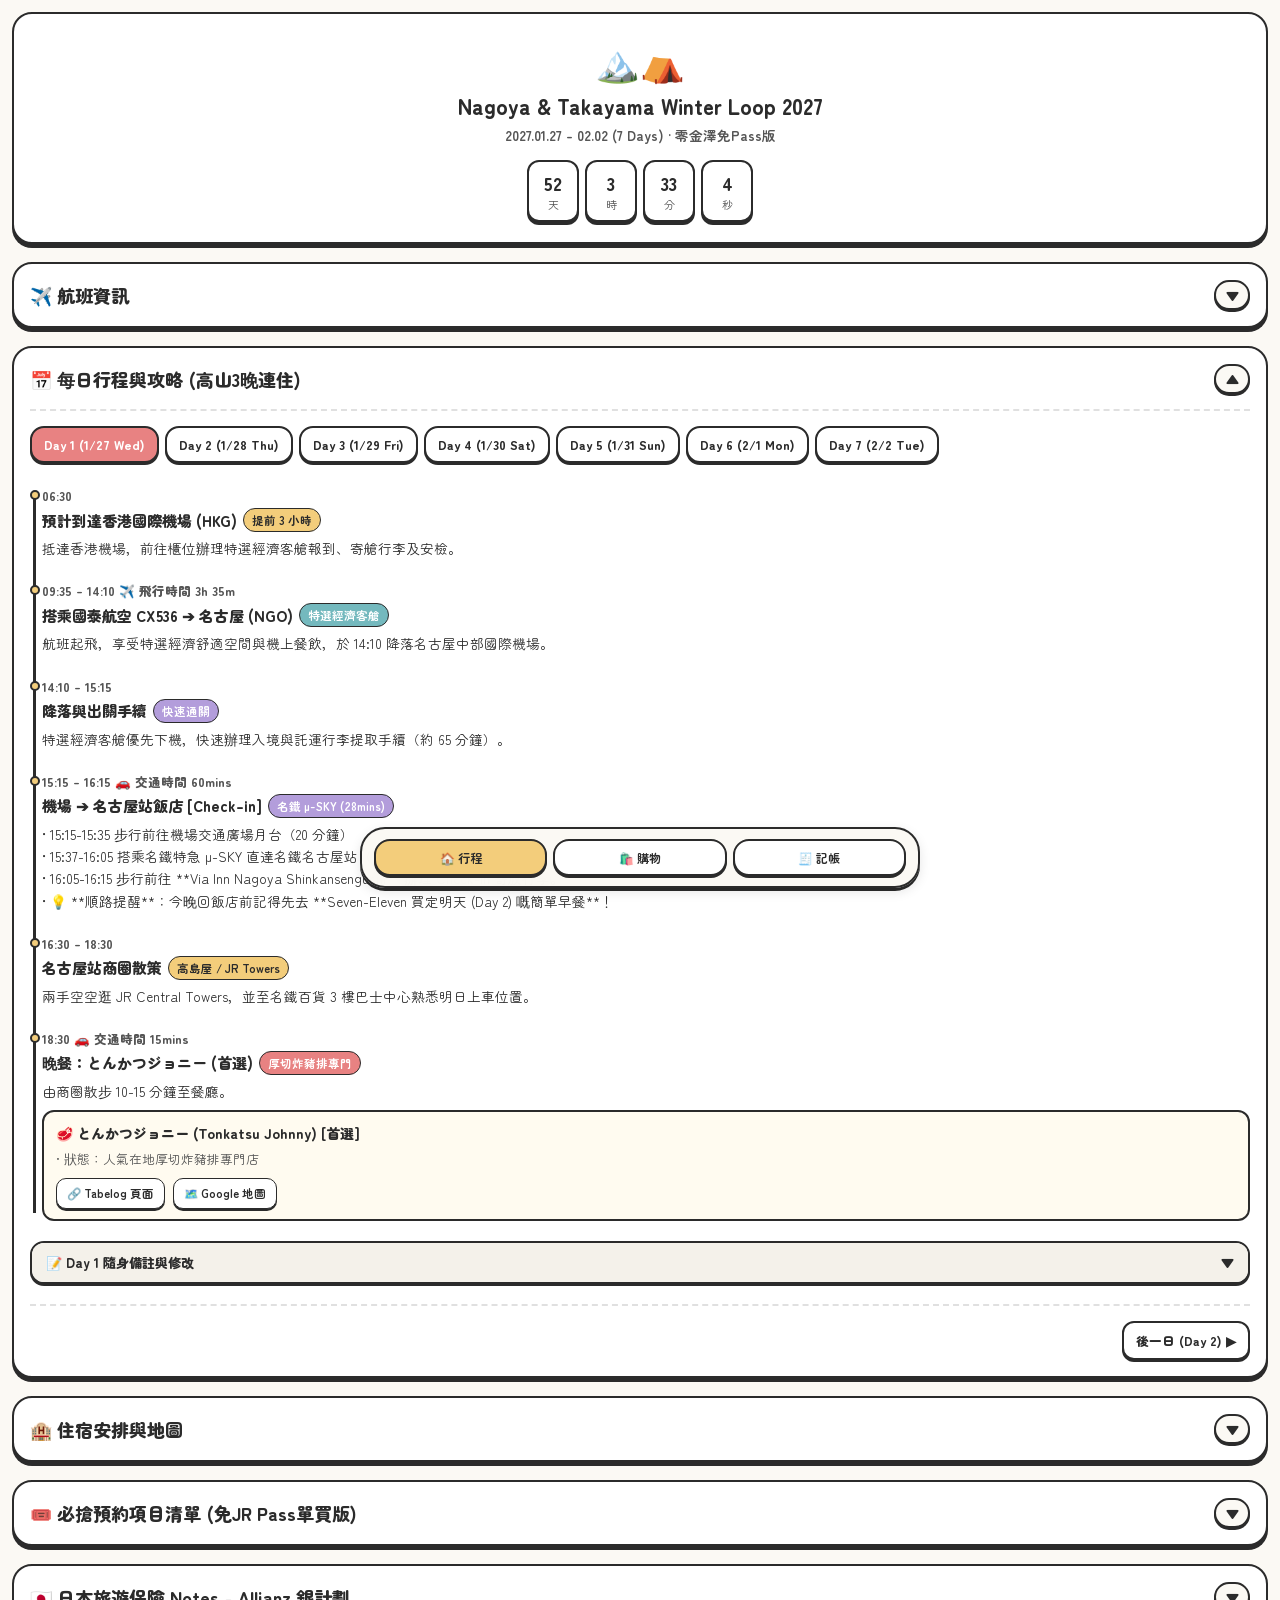
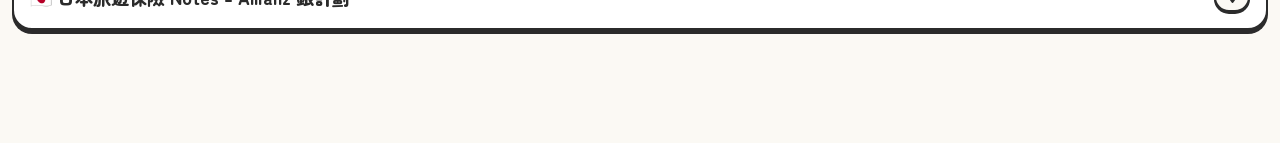
==== index.html @ 06eb20c7 "Update index.html" ====
<!DOCTYPE html>
<html lang="zh-HK">
<head>
  <meta charset="UTF-8">
  <meta name="viewport" content="width=device-width, initial-scale=1.0, maximum-scale=1.0, user-scalable=no">
  <title>Nagoya & Takayama Winter Loop 2027</title>
  <link rel="preconnect" href="https://fonts.googleapis.com">
  <link rel="preconnect" href="https://fonts.gstatic.com" crossorigin>
  <link href="https://fonts.googleapis.com/css2?family=Zen+Maru+Gothic:wght@400;700;900&display=swap" rel="stylesheet">
  <style>
    :root {
      --bg-color: #FBF9F4;
      --card-bg: #FFFFFF;
      --border-color: #2B2B2B;
      --tag-red: #E88282;
      --tag-green: #74B9BE;
      --tag-yellow: #F3CD7B;
      --tag-purple: #B39DDB;
      --text-main: #2B2B2B;
      --text-sub: #555555;
      --shadow: 0 4px 0px #2B2B2B;
    }

    * { box-sizing: border-box; margin: 0; padding: 0; font-family: 'Zen Maru Gothic', sans-serif; -webkit-tap-highlight-color: transparent; }
    html { scroll-behavior: smooth; }

    body {
      background-color: var(--bg-color);
      color: var(--text-main);
      padding: 12px;
      max-width: 100%;
      width: 100%;
      margin: 0 auto;
      padding-bottom: 95px;
      overflow-x: hidden;
    }

    .nav-bar {
      position: fixed;
      bottom: 12px;
      left: 50%;
      transform: translateX(-50%);
      width: calc(100% - 24px);
      max-width: 560px;
      z-index: 1000;
      display: flex;
      gap: 6px;
      justify-content: center;
      background: rgba(251, 249, 244, 0.95);
      padding: 10px 12px;
      border: 2.5px solid var(--border-color);
      border-radius: 25px;
      box-shadow: 0 4px 12px rgba(0, 0, 0, 0.1), 0 3px 0px var(--border-color);
      backdrop-filter: blur(8px);
    }

    .nav-btn {
      background: var(--card-bg);
      border: 2px solid var(--border-color);
      border-radius: 16px;
      padding: 8px 12px;
      font-size: 12px;
      font-weight: 700;
      white-space: nowrap;
      cursor: pointer;
      box-shadow: 0 2px 0px var(--border-color);
      text-decoration: none;
      color: var(--text-main);
      flex: 1;
      text-align: center;
    }

    .nav-btn.active { background: var(--tag-yellow); }

    .card {
      background: var(--card-bg);
      border: 2.5px solid var(--border-color);
      border-radius: 20px;
      padding: 16px;
      margin-bottom: 18px;
      box-shadow: var(--shadow);
      width: 100%;
    }

    .card-header-toggle {
      display: flex;
      justify-content: space-between;
      align-items: center;
      cursor: pointer;
      user-select: none;
    }

    .card-title {
      font-size: 18px;
      font-weight: 900;
      display: flex;
      align-items: center;
      gap: 8px;
    }

    .toggle-pill {
      background: var(--bg-color);
      border: 2px solid var(--border-color);
      border-radius: 15px;
      width: 36px;
      height: 30px;
      display: flex;
      align-items: center;
      justify-content: center;
      font-size: 13px;
      font-weight: 900;
      box-shadow: 0 2px 0px var(--border-color);
      flex-shrink: 0;
    }

    .card-body {
      margin-top: 15px;
      border-top: 2px dashed #E0E0E0;
      padding-top: 15px;
    }

    .header-card { text-align: center; padding: 20px 12px; }
    .trip-title { font-size: 21px; font-weight: 900; margin-bottom: 4px; word-break: break-word; }
    .trip-date { font-size: 13.5px; color: var(--text-sub); font-weight: 700; margin-bottom: 15px; }
    .timer-container { display: flex; justify-content: center; gap: 6px; }
    .timer-box { background: var(--card-bg); border: 2px solid var(--border-color); border-radius: 12px; padding: 8px 6px; min-width: 52px; box-shadow: 0 3px 0px var(--border-color); }
    .timer-num { font-size: 18px; font-weight: 900; }
    .timer-unit { font-size: 11px; color: var(--text-sub); }

    .tag { display: inline-block; padding: 3px 8px; border-radius: 12px; font-size: 11.5px; font-weight: 700; border: 1.5px solid var(--border-color); max-width: 100%; word-break: break-word; }
    .tag-red { background: var(--tag-red); color: white; }
    .tag-green { background: var(--tag-green); color: white; }
    .tag-yellow { background: var(--tag-yellow); color: var(--text-main); }
    .tag-purple { background: var(--tag-purple); color: white; }
    .tag-gray { background: #E0E0E0; color: #2B2B2B; }

    .flight-route { display: flex; justify-content: space-between; align-items: center; margin: 12px 0; }
    .airport-code { font-size: 20px; font-weight: 900; }
    .airport-time { font-size: 12.5px; color: var(--text-sub); font-weight: 700; }
    .arrow { font-size: 18px; font-weight: 900; }

    .item-box { background: var(--bg-color); border: 2px solid var(--border-color); border-radius: 14px; padding: 12px 14px; margin-bottom: 12px; position: relative; width: 100%; overflow: hidden; }
    .item-box-title { font-size: 15.5px; font-weight: 900; margin-bottom: 6px; }
    .item-box-sub { font-size: 13px; color: var(--text-sub); line-height: 1.6; word-break: break-word; }

    .sub-info-box {
      background: #F4F3EF;
      border: 1.5px solid #D5D0C5;
      border-radius: 10px;
      padding: 10px 12px;
      margin-top: 8px;
      font-size: 12.5px;
      color: #4A4A4A;
      line-height: 1.6;
    }

    .food-inline-card {
      background: #FFFBF0;
      border: 2px solid var(--border-color);
      border-radius: 12px;
      padding: 10px 12px;
      margin-top: 8px;
    }

    .link-btns { display: flex; gap: 8px; margin-top: 8px; flex-wrap: wrap; }
    .btn-sm { display: inline-flex; align-items: center; gap: 4px; background: var(--card-bg); border: 1.5px solid var(--border-color); border-radius: 10px; padding: 5px 10px; font-size: 11.5px; font-weight: 700; text-decoration: none; color: var(--text-main); box-shadow: 0 2px 0px var(--border-color); cursor: pointer; }

    .day-selector { display: flex; gap: 6px; overflow-x: auto; margin-bottom: 18px; padding-bottom: 5px; -webkit-overflow-scrolling: touch; }
    .day-tab { border: 2.2px solid var(--border-color); border-radius: 14px; padding: 7px 12px; font-size: 12.5px; font-weight: 900; background: var(--card-bg); color: var(--text-main); cursor: pointer; white-space: nowrap; box-shadow: 0 2px 0px var(--border-color); flex-shrink: 0; }
    .day-tab.active { background: var(--tag-red); color: white; }

    .memo-box {
      background: #FFF;
      border: 2px solid var(--border-color);
      border-radius: 14px;
      margin-top: 20px;
      box-shadow: 0 2px 0px var(--border-color);
      overflow: hidden;
    }
    .memo-header {
      padding: 10px 14px;
      background: #F4F1EA;
      font-size: 13px;
      font-weight: 900;
      cursor: pointer;
      display: flex;
      justify-content: space-between;
      align-items: center;
      user-select: none;
    }
    .memo-content {
      display: none;
      padding: 12px;
      border-top: 2px dashed #E0E0E0;
    }
    .memo-textarea {
      width: 100%;
      height: 75px;
      border: 1.5px solid var(--border-color);
      border-radius: 10px;
      padding: 8px;
      font-size: 13px;
      font-family: inherit;
      resize: vertical;
      background: var(--bg-color);
    }

    .day-nav-footer {
      display: flex;
      justify-content: space-between;
      margin-top: 20px;
      padding-top: 15px;
      border-top: 2px dashed #E0E0E0;
      gap: 8px;
    }
    .day-nav-btn {
      background: var(--card-bg);
      border: 2px solid var(--border-color);
      border-radius: 12px;
      padding: 8px 12px;
      font-size: 12.5px;
      font-weight: 900;
      cursor: pointer;
      box-shadow: 0 2px 0px var(--border-color);
      color: var(--text-main);
    }

    .timeline { position: relative; padding-left: 12px; }
    .timeline::before { content: ''; position: absolute; left: 3px; top: 8px; bottom: 8px; width: 2.5px; background-color: var(--border-color); }
    .timeline-item { position: relative; margin-bottom: 22px; }
    .timeline-item:last-child { margin-bottom: 0; }
    .timeline-dot { position: absolute; left: -12px; top: 4px; width: 10px; height: 10px; background-color: var(--tag-yellow); border: 2px solid var(--border-color); border-radius: 50%; z-index: 2; }
    .timeline-time { font-size: 12.5px; font-weight: 900; color: var(--text-sub); margin-bottom: 3px; }
    .timeline-head { display: flex; align-items: center; gap: 6px; flex-wrap: wrap; margin-bottom: 5px; }
    .timeline-title { font-size: 15px; font-weight: 900; }
    .timeline-desc { font-size: 13.5px; color: var(--text-main); line-height: 1.65; word-break: break-word; }

    /* 表單與控制項樣式 */
    .form-group { display: flex; flex-direction: column; gap: 6px; margin-bottom: 12px; width: 100%; }
    .form-label { font-size: 13px; font-weight: 900; }
    .form-input, .form-select {
      width: 100%;
      padding: 10px 12px;
      border: 2px solid var(--border-color);
      border-radius: 12px;
      font-size: 14px;
      background: var(--bg-color);
      font-family: inherit;
    }
    .row-inputs { display: flex; gap: 8px; width: 100%; }
    .row-inputs > div { flex: 1; display: flex; flex-direction: column; gap: 4px; min-width: 0; }
    
    /* 可編輯剪貼簿 paste 區域 */
    .paste-area {
      min-height: 52px;
      border: 2px dashed var(--border-color);
      border-radius: 12px;
      padding: 10px;
      text-align: center;
      background: var(--bg-color);
      font-size: 13px;
      color: var(--text-sub);
      font-weight: 700;
      outline: none;
      word-break: break-all;
      overflow: hidden;
      display: flex;
      flex-direction: column;
      align-items: center;
      justify-content: center;
    }
    .paste-area img {
      max-width: 100%;
      max-height: 120px;
      border-radius: 8px;
      border: 1.5px solid var(--border-color);
      margin-top: 6px;
    }

    .pill-options { display: flex; gap: 6px; flex-wrap: wrap; width: 100%; }
    .pill-option-btn {
      flex: 1;
      min-width: 70px;
      padding: 8px 8px;
      border: 2px solid var(--border-color);
      border-radius: 12px;
      background: var(--card-bg);
      font-weight: 900;
      font-size: 12px;
      cursor: pointer;
      text-align: center;
      box-shadow: 0 2px 0px var(--border-color);
    }
    .pill-option-btn.selected { background: var(--tag-yellow); }

    .action-btn {
      width: 100%;
      background: var(--tag-green);
      color: white;
      border: 2px solid var(--border-color);
      border-radius: 14px;
      padding: 12px;
      font-size: 14.5px;
      font-weight: 900;
      cursor: pointer;
      box-shadow: 0 3px 0px var(--border-color);
      margin-top: 5px;
    }

    .stats-container {
      display: grid;
      grid-template-columns: 1fr 1fr;
      gap: 8px;
      margin-bottom: 15px;
      width: 100%;
    }
    .stat-box {
      background: var(--card-bg);
      border: 2px solid var(--border-color);
      border-radius: 14px;
      padding: 10px 6px;
      text-align: center;
      box-shadow: 0 2px 0px var(--border-color);
    }
    .stat-title { font-size: 11px; font-weight: 900; color: var(--text-sub); margin-bottom: 4px; white-space: nowrap; overflow: hidden; text-overflow: ellipsis; }
    .stat-val { font-size: 13px; font-weight: 900; overflow: hidden; text-overflow: ellipsis; }

    .record-card {
      background: var(--card-bg);
      border: 2px solid var(--border-color);
      border-radius: 14px;
      padding: 12px;
      margin-bottom: 10px;
      display: flex;
      justify-content: space-between;
      align-items: center;
      box-shadow: 0 2px 0px var(--border-color);
      gap: 8px;
      width: 100%;
      overflow: hidden;
    }
    .record-info { flex: 1; min-width: 0; word-break: break-word; }
    .expense-del-btn {
      color: #C0392B;
      cursor: pointer;
      font-weight: 900;
      padding: 3px 8px;
      border: 1.5px solid #C0392B;
      border-radius: 8px;
      font-size: 11px;
      background: #FFF;
      flex-shrink: 0;
    }

    /* 燈箱 Modal 樣式 */
    #image-modal {
      display: none;
      position: fixed;
      z-index: 9999;
      left: 0;
      top: 0;
      width: 100%;
      height: 100%;
      background-color: rgba(0,0,0,0.85);
      justify-content: center;
      align-items: center;
      padding: 20px;
    }
    #image-modal img {
      max-width: 100%;
      max-height: 90vh;
      border-radius: 10px;
      border: 2px solid #FFF;
      box-shadow: 0 4px 20px rgba(0,0,0,0.5);
    }
    #image-modal span {
      position: absolute;
      top: 20px;
      right: 30px;
      color: #fff;
      font-size: 36px;
      font-weight: bold;
      cursor: pointer;
    }

    .booking-header { display: flex; justify-content: space-between; align-items: center; width: 100%; gap: 6px; }
  </style>
</head>
<body>

  <!-- 全螢幕圖片燈箱 (Lightbox) -->
  <div id="image-modal" onclick="closeModal()">
    <span onclick="closeModal()">×</span>
    <img id="modal-img" src="" alt="放大收據相片">
  </div>

  <!-- 🏠 主頁面：行程總覽 -->
  <div id="page-main">
    <div id="sec-home" class="card header-card">
      <div style="font-size: 36px; margin-bottom: 5px;">🏔️⛺</div>
      <div class="trip-title">Nagoya & Takayama Winter Loop 2027</div>
      <div class="trip-date">2027.01.27 - 02.02 (7 Days) · 零金澤免Pass版</div>
      
      <div class="timer-container">
        <div class="timer-box"><div class="timer-num" id="d-days">00</div><div class="timer-unit">天</div></div>
        <div class="timer-box"><div class="timer-num" id="d-hours">00</div><div class="timer-unit">時</div></div>
        <div class="timer-box"><div class="timer-num" id="d-mins">00</div><div class="timer-unit">分</div></div>
        <div class="timer-box"><div class="timer-num" id="d-secs">00</div><div class="timer-unit">秒</div></div>
      </div>
    </div>

    <!-- ✈️ 航班資訊 -->
    <div class="card">
      <div class="card-header-toggle" onclick="toggleCard('body-flights', 'pill-flights')">
        <div class="card-title">✈️ 航班資訊</div>
        <div class="toggle-pill" id="pill-flights">▼</div>
      </div>
      <div class="card-body" id="body-flights" style="display: none;">
        <div class="item-box">
          <span class="tag tag-red">去程 · 1月27日 (Wed)</span>
          <span style="float: right; font-size: 11.5px; font-weight: 700; margin-top: 2px;">國泰 CX536 (特選經濟)</span>
          <div class="flight-route" style="margin-top: 10px;">
            <div><div class="airport-code">HKG</div><div class="airport-time">09:35 起飛</div></div>
            <div class="arrow">➔</div>
            <div style="text-align: right;"><div class="airport-code">NGO</div><div class="airport-time">14:10 抵達</div></div>
          </div>
        </div>
        <div class="item-box">
          <span class="tag tag-green">回程 · 2月2日 (Tue)</span>
          <span style="float: right; font-size: 11.5px; font-weight: 700; margin-top: 2px;">國泰 CX539 (商務艙)</span>
          <div class="flight-route" style="margin-top: 10px;">
            <div><div class="airport-code">NGO</div><div class="airport-time">15:15 起飛</div></div>
            <div class="arrow">➔</div>
            <div style="text-align: right;"><div class="airport-code">HKG</div><div class="airport-time">19:10 抵達</div></div>
          </div>
        </div>
        <a href="https://www.cathaypacific.com" target="_blank" class="btn-sm">🔗 國泰航空官網 / 管理預訂</a>
      </div>
    </div>

    <!-- 📅 7 天完整行程 -->
    <div class="card">
      <div class="card-header-toggle" onclick="toggleCard('body-itinerary', 'pill-itinerary')">
        <div class="card-title">📅 每日行程與攻略 (高山3晚連住)</div>
        <div class="toggle-pill" id="pill-itinerary">▲</div>
      </div>
      <div class="card-body" id="body-itinerary">
        <div class="day-selector">
          <button class="day-tab active" id="tab-1" onclick="showDay(1)">Day 1 (1/27 Wed)</button>
          <button class="day-tab" id="tab-2" onclick="showDay(2)">Day 2 (1/28 Thu)</button>
          <button class="day-tab" id="tab-3" onclick="showDay(3)">Day 3 (1/29 Fri)</button>
          <button class="day-tab" id="tab-4" onclick="showDay(4)">Day 4 (1/30 Sat)</button>
          <button class="day-tab" id="tab-5" onclick="showDay(5)">Day 5 (1/31 Sun)</button>
          <button class="day-tab" id="tab-6" onclick="showDay(6)">Day 6 (2/1 Mon)</button>
          <button class="day-tab" id="tab-7" onclick="showDay(7)">Day 7 (2/2 Tue)</button>
        </div>

        <!-- Day 1 -->
        <div id="day-content-1" class="day-details">
          <div class="timeline">
            <div class="timeline-item">
              <div class="timeline-dot"></div>
              <div class="timeline-time">06:30</div>
              <div class="timeline-head"><span class="timeline-title">預計到達香港國際機場 (HKG)</span><span class="tag tag-yellow">提前 3 小時</span></div>
              <div class="timeline-desc">抵達香港機場，前往櫃位辦理特選經濟客艙報到、寄艙行李及安檢。</div>
            </div>
            <div class="timeline-item">
              <div class="timeline-dot"></div>
              <div class="timeline-time">09:35 - 14:10 ✈️ 飛行時間 3h 35m</div>
              <div class="timeline-head"><span class="timeline-title">搭乘國泰航空 CX536 ➔ 名古屋 (NGO)</span><span class="tag tag-green">特選經濟客艙</span></div>
              <div class="timeline-desc">航班起飛，享受特選經濟舒適空間與機上餐飲，於 14:10 降落名古屋中部國際機場。</div>
            </div>
            <div class="timeline-item">
              <div class="timeline-dot"></div>
              <div class="timeline-time">14:10 - 15:15</div>
              <div class="timeline-head"><span class="timeline-title">降落與出關手續</span><span class="tag tag-purple">快速通關</span></div>
              <div class="timeline-desc">特選經濟客艙優先下機，快速辦理入境與託運行李提取手續（約 65 分鐘）。</div>
            </div>
            <div class="timeline-item">
              <div class="timeline-dot"></div>
              <div class="timeline-time">15:15 - 16:15 🚗 交通時間 60mins</div>
              <div class="timeline-head"><span class="timeline-title">機場 ➔ 名古屋站飯店 [Check-in]</span><span class="tag tag-purple">名鐵 μ-SKY (28mins)</span></div>
              <div class="timeline-desc">
                • 15:15-15:35 步行前往機場交通廣場月台（20 分鐘）<br>
                • 15:37-16:05 搭乘名鐵特急 μ-SKY 直達名鐵名古屋站（車程 28 分鐘）<br>
                • 16:05-16:15 步行前往 **Via Inn Nagoya Shinkansenguchi** 辦理 Check-in 寄放行李。<br>
                • 💡 **順路提醒**：今晚回飯店前記得先去 **Seven-Eleven 買定明天 (Day 2) 嘅簡單早餐**！
              </div>
            </div>
            <div class="timeline-item">
              <div class="timeline-dot"></div>
              <div class="timeline-time">16:30 - 18:30</div>
              <div class="timeline-head"><span class="timeline-title">名古屋站商圈散策</span><span class="tag tag-yellow">高島屋 / JR Towers</span></div>
              <div class="timeline-desc">兩手空空逛 JR Central Towers，並至名鐵百貨 3 樓巴士中心熟悉明日上車位置。</div>
            </div>
            <div class="timeline-item">
              <div class="timeline-dot"></div>
              <div class="timeline-time">18:30 🚗 交通時間 15mins</div>
              <div class="timeline-head"><span class="timeline-title">晚餐：とんかつジョニー (首選)</span><span class="tag tag-red">厚切炸豬排專門</span></div>
              <div class="timeline-desc">
                由商圈散步 10-15 分鐘至餐廳。
                <div class="food-inline-card">
                  <div style="font-weight:900; font-size:14px;">🥩 とんかつジョニー (Tonkatsu Johnny) [首選]</div>
                  <div style="font-size:12.5px; color:var(--text-sub); margin:4px 0;">• 狀態：人氣在地厚切炸豬排專門店</div>
                  <div class="link-btns">
                    <a href="https://tabelog.com/aichi/A2301/A230103/23075253/" target="_blank" class="btn-sm">🔗 Tabelog 頁面</a>
                    <a href="https://www.google.com/maps/search/?api=1&query=とんかつジョニー+名古屋" target="_blank" class="btn-sm">🗺️ Google 地圖</a>
                  </div>
                </div>
              </div>
            </div>
          </div>
          <div class="memo-box">
            <div class="memo-header" onclick="toggleMemo(1)"><span>📝 Day 1 隨身備註與修改</span><span id="memo-arrow-1">▼</span></div>
            <div class="memo-content" id="memo-body-1"><textarea class="memo-textarea" placeholder="點擊在此輸入或修改今日備註..." id="memo-text-1" oninput="saveMemo(1)"></textarea></div>
          </div>
          <div class="day-nav-footer"><div></div><button class="day-nav-btn" onclick="showDay(2)">後一日 (Day 2) ▶</button></div>
        </div>

        <!-- Day 2 -->
        <div id="day-content-2" class="day-details" style="display: none;">
          <div class="timeline">
            <div class="timeline-item">
              <div class="timeline-dot"></div>
              <div class="timeline-time">08:30 - 09:05 🥐 便利店早餐 & 步行前往巴士站</div>
              <div class="timeline-head"><span class="timeline-title">享用 7-Eleven 早餐 ➔ 步行至名鐵巴士中心</span><span class="tag tag-yellow">免轉車直達</span></div>
              <div class="timeline-desc">輕鬆在飯店食完早餐，步行前往名鐵百貨 3 樓「名鉄バスセンター (名鐵巴士中心)」候車（建議 09:05 前抵達）。</div>
            </div>
            <div class="timeline-item">
              <div class="timeline-dot"></div>
              <div class="timeline-time">09:20 / 09:30 - 10:00 / 10:10 🚌 車程 40mins (直行便)</div>
              <div class="timeline-head"><span class="timeline-title">搭乘名鐵直行高速巴士 ➔ 愛·地球博記念公園</span><span class="tag tag-purple">車資 ¥1,200 (直達園區門口)</span></div>
              <div class="timeline-desc">
                • <b>目標班次</b>：搭乘 **09:20** 或 **09:30** 開出之「直行便」（10:00 或 10:10 抵達園區門口）。<br>
                • 💡 <b>優勢</b>：一程過直達免轉地鐵與 Linimo，直接使用 Suica / ICOCA 拍卡或現場購票即可（大倉庫入場時間已訂 13:00）。
              </div>
            </div>
            <div class="timeline-item">
              <div class="timeline-dot"></div>
              <div class="timeline-time">10:10 - 10:30 🚶 徒步 5-10mins</div>
              <div class="timeline-head"><span class="timeline-title">電梯樓 & 地球屋外圍打卡</span><span class="tag tag-yellow">空景拍照</span></div>
              <div class="timeline-desc">落車步行 5-10 分鐘至青春之丘，趁大巴人潮未湧至先拍乾淨電梯樓與黃色建築（Premium 券可入地球屋內部參觀）。</div>
            </div>
            <div class="timeline-item">
              <div class="timeline-dot"></div>
              <div class="timeline-time">10:30 - 11:45 🚶 徒步 15mins</div>
              <div class="timeline-head"><span class="timeline-title">反向進攻「魔女之谷」與「幽靈故里」</span><span class="tag tag-red">避開人潮 · Premium 全包</span></div>
              <div class="timeline-desc">略過大倉庫，徒步 15 分鐘前往魔女之谷（持 O-Sanpo Day Pass Premium 可入內參觀 **哈爾移動城堡、魔女之家、オキノ邸**）與幽靈故里。</div>
            </div>
            <div class="timeline-item">
              <div class="timeline-dot"></div>
              <div class="timeline-time">11:45 - 12:30</div>
              <div class="timeline-head"><span class="timeline-title">午餐：魔女之谷「飛天烤箱」</span><span class="tag tag-gray">避開午餐高峰</span></div>
              <div class="timeline-desc">11:45 搶先享用鹹派或貓咪尾巴麵包，避開正午排隊地獄。</div>
            </div>
            <div class="timeline-item">
              <div class="timeline-dot"></div>
              <div class="timeline-time">12:30 - 13:30 🚌 園區巴士 15mins</div>
              <div class="timeline-head"><span class="timeline-title">「DONDOKO之森」森林漫步</span><span class="tag tag-yellow">龍貓山頂 · 小月與小梅的家</span></div>
              <div class="timeline-desc">搭乘園區免費接駁巴士（15 分鐘）至山頂，打卡巨型龍貓木造設施與參觀「小月與小梅的家」。</div>
            </div>
            <div class="timeline-item">
              <div class="timeline-dot"></div>
              <div class="timeline-time">13:30 - 16:30 🚌 園區巴士 15mins (已訂 13:00 場次)</div>
              <div class="timeline-head"><span class="timeline-title">空城計！殺回「吉卜力大倉庫」</span><span class="tag tag-red">核心精華 · 13:00 後隨時入場</span></div>
              <div class="timeline-desc">搭接駁車返回大倉庫，持 **13:00 入場券**（13:00–14:00 之間入場即可）利用黃金空窗期排無臉男合照（只需 15-20 分）、拍飛船、睇短篇動畫與買手信。</div>
            </div>
            <div class="timeline-item">
              <div class="timeline-dot"></div>
              <div class="timeline-time">17:00 之後 🚌 巴士或鐵路返名站</div>
              <div class="timeline-head"><span class="timeline-title">晚餐：麵家 獅子丸 (雞白湯拉麵)</span><span class="tag tag-red">名站排隊名店</span></div>
              <div class="timeline-desc">
                搭乘名鐵巴士（或 Linimo 轉地鐵東山線）返回名古屋站，直奔獅子丸享用極順雞白湯拉麵。續住 Via Inn 名古屋站新幹線口。
                <div class="food-inline-card">
                  <div style="font-weight:900; font-size:14px;">🍜 麵家 獅子丸 (Menya Shishimaru)</div>
                  <div style="font-size:12.5px; color:var(--text-sub); margin:4px 0;">• 狀態：現場排隊（不設預約，建議 18:00 前抵達）</div>
                  <div class="link-btns">
                    <a href="https://tabelog.com/aichi/A2301/A230101/23056811/" target="_blank" class="btn-sm">🔗 Tabelog 頁面</a>
                    <a href="https://www.google.com/maps/search/?api=1&query=麵家+獅子丸+名古屋" target="_blank" class="btn-sm">🗺️ Google 地圖</a>
                  </div>
                </div>
              </div>
            </div>
          </div>
          <div class="memo-box">
            <div class="memo-header" onclick="toggleMemo(2)"><span>📝 Day 2 隨身備註與修改</span><span id="memo-arrow-2">▼</span></div>
            <div class="memo-content" id="memo-body-2"><textarea class="memo-textarea" placeholder="點擊在此輸入或修改今日備註..." id="memo-text-2" oninput="saveMemo(2)"></textarea></div>
          </div>
          <div class="day-nav-footer"><button class="day-nav-btn" onclick="showDay(1)">◀ 前一日 (Day 1)</button><button class="day-nav-btn" onclick="showDay(3)">後一日 (Day 3) ▶</button></div>
        </div>

        <!-- Day 3 -->
        <div id="day-content-3" class="day-details" style="display: none;">
          <div class="timeline">
            <div class="timeline-item">
              <div class="timeline-dot"></div>
              <div class="timeline-time">08:43 - 11:18 🚗 交通時間 155mins</div>
              <div class="timeline-head"><span class="timeline-title">JR 名古屋 ➔ JR 高山站 (單買車票)</span><span class="tag tag-green">🎫 08:43 JR 特急 Hida 3 號</span></div>
              <div class="timeline-desc">搭乘 **08:43 JR 特急飛驒號 3 號** 直達高山站（11:18 抵達）。攜帶大件行李上山（JR 車廂設有大型行李置放處）。</div>
            </div>
            <div class="timeline-item">
              <div class="timeline-dot"></div>
              <div class="timeline-time">11:18 - 11:35 🚶 徒步 3mins</div>
              <div class="timeline-head"><span class="timeline-title">高山櫻庵 ➔ [行李寄存]</span><span class="tag tag-green">站旁3分鐘</span></div>
              <div class="timeline-desc">出高山站步行 3 分鐘至高山櫻庵寄存大行李箱。</div>
            </div>
            <div class="timeline-item">
              <div class="timeline-dot"></div>
              <div class="timeline-time">11:35 - 13:30 🚄 搭 JR 前往飛驒古川</div>
              <div class="timeline-head"><span class="timeline-title">飛驒古川漫遊 (白壁土藏街、氣多若宮神社)</span><span class="tag tag-yellow">你的名字取景地</span></div>
              <div class="timeline-desc">由高山搭乘 JR 普通/特急 20 分鐘即可直達飛驒古川，漫步靜謐古意街道、白壁土藏街打卡。</div>
            </div>
            <div class="timeline-item">
              <div class="timeline-dot"></div>
              <div class="timeline-time">13:30 - 17:00 🚶 返回高山三町古街</div>
              <div class="timeline-head"><span class="timeline-title">高山三町古街 / 宮川朝市 / 飛驒牛握壽司</span><span class="tag tag-yellow">在地美食</span></div>
              <div class="timeline-desc">返回高山市區，輕鬆漫步三町古街、品嚐飛驒牛握壽司與水布丁。</div>
            </div>
            <div class="timeline-item">
              <div class="timeline-dot"></div>
              <div class="timeline-time">17:30 🚶 徒步 10mins</div>
              <div class="timeline-head"><span class="timeline-title">晚餐：丸明 高山店 (飛驒牛燒肉)</span><span class="tag tag-red">⚠️ 現場排隊入座</span></div>
              <div class="timeline-desc">
                享受 A5 飛驒牛燒肉盛宴。
                <div class="food-inline-card">
                  <div style="font-weight:900; font-size:14px;">🍲 丸明 高山店</div>
                  <div style="font-size:12.5px; color:var(--text-sub); margin:4px 0;">• 狀態：17:30 到場直接現場排隊入座</div>
                  <div class="link-btns">
                    <a href="https://tabelog.com/gifu/A2104/A210401/21000041/" target="_blank" class="btn-sm">🔗 Tabelog 頁面</a>
                    <a href="https://www.google.com/maps/search/?api=1&query=丸明+高山店" target="_blank" class="btn-sm">🗺️ Google 地圖</a>
                  </div>
                </div>
              </div>
            </div>
            <div class="timeline-item">
              <div class="timeline-dot"></div>
              <div class="timeline-time">20:00 🚶 徒步 8mins</div>
              <div class="timeline-head"><span class="timeline-title">高山櫻庵 [Check-in] ＋ 免費夜鳴拉麵 🍜</span><span class="tag tag-green">溫泉與宵夜 (第1晚)</span></div>
              <div class="timeline-desc">登記入住高山櫻庵，享受頂樓露天雪見溫泉。每晚 **21:30 - 23:00** 供應**免費醬油拉麵**！</div>
            </div>
          </div>
          <div class="memo-box">
            <div class="memo-header" onclick="toggleMemo(3)"><span>📝 Day 3 隨身備註與修改</span><span id="memo-arrow-3">▼</span></div>
            <div class="memo-content" id="memo-body-3"><textarea class="memo-textarea" placeholder="點擊在此輸入或修改今日備註..." id="memo-text-3" oninput="saveMemo(3)"></textarea></div>
          </div>
          <div class="day-nav-footer"><button class="day-nav-btn" onclick="showDay(2)">◀ 前一日 (Day 2)</button><button class="day-nav-btn" onclick="showDay(4)">後一日 (Day 4) ▶</button></div>
        </div>

        <!-- Day 4 -->
        <div id="day-content-4" class="day-details" style="display: none;">
          <div class="timeline">
            <div class="timeline-item">
              <div class="timeline-dot"></div>
              <div class="timeline-time">08:00 - 08:50 🍳 飯店早餐</div>
              <div class="timeline-head"><span class="timeline-title">高山櫻庵豐富日式朝食</span><span class="tag tag-green">包早餐</span></div>
              <div class="timeline-desc">悠閒享用高山櫻庵精緻日式溫泉早餐。</div>
            </div>
            <div class="timeline-item">
              <div class="timeline-dot"></div>
              <div class="timeline-time">08:50 - 12:40 🚌 濃飛巴士往返</div>
              <div class="timeline-head"><span class="timeline-title">白川鄉合掌村秘境漫遊 🛖</span><span class="tag tag-green">🎫 濃飛巴士單買來回票</span></div>
              <div class="timeline-desc">
                • 搭乘 **08:50 頭幾班濃飛巴士**前往白川鄉合掌村（**提前一個月於 Highwaybus.com 預約來回指定席**），完美避開旅行團。<br>
                • 主力遊覽南端明善寺、神田家、三小屋及荻町城跡展望台。<br>
                • 下午搭乘回程巴士返回高山市區。
              </div>
            </div>
            <div class="timeline-item">
              <div class="timeline-dot"></div>
              <div class="timeline-time">14:00 - 18:00 🚶 高山市區漫步</div>
              <div class="timeline-head"><span class="timeline-title">高山陣屋、古街小食與手沖咖啡</span><span class="tag tag-yellow">下午茶時光</span></div>
              <div class="timeline-desc">返高山市區後輕鬆漫步，去古民家咖啡廳歎手沖咖啡，享受高山慢活步調。</div>
            </div>
            <div class="timeline-item">
              <div class="timeline-dot"></div>
              <div class="timeline-time">19:00 🍜 晚餐與溫泉</div>
              <div class="timeline-head"><span class="timeline-title">晚餐：高山拉麵 / 朴葉味噌燒 ➔ 續住高山櫻庵</span><span class="tag tag-green">第二晚溫泉</span></div>
              <div class="timeline-desc">晚餐品嚐高山地道拉麵或朴葉味噌燒，返回高山櫻庵繼續享用雪見溫泉與夜鳴拉麵（第二晚）。</div>
            </div>
          </div>
          <div class="memo-box">
            <div class="memo-header" onclick="toggleMemo(4)"><span>📝 Day 4 隨身備註與修改</span><span id="memo-arrow-4">▼</span></div>
            <div class="memo-content" id="memo-body-4"><textarea class="memo-textarea" placeholder="點擊在此輸入或修改今日備註..." id="memo-text-4" oninput="saveMemo(4)"></textarea></div>
          </div>
          <div class="day-nav-footer"><button class="day-nav-btn" onclick="showDay(3)">◀ 前一日 (Day 3)</button><button class="day-nav-btn" onclick="showDay(5)">後一日 (Day 5) ▶</button></div>
        </div>

        <!-- Day 5 -->
        <div id="day-content-5" class="day-details" style="display: none;">
          <div class="timeline">
            <div class="timeline-item">
              <div class="timeline-dot"></div>
              <div class="timeline-time">07:40 - 13:00 🚡 新穗高賞雪</div>
              <div class="timeline-head"><span class="timeline-title">新穗高雙層纜車賞雪 ❄️</span><span class="tag tag-purple">🎫 購買濃飛巴士＋纜車套票</span></div>
              <div class="timeline-desc">
                • 搭乘 **07:40 頭幾班濃飛巴士**前往新穗高（朝早能見度最高、風雪最小）。<br>
                • 乘搭新穗高雙層纜車登上雪白展望台，欣賞壯麗北阿爾卑斯山絕景。
              </div>
            </div>
            <div class="timeline-item">
              <div class="timeline-dot"></div>
              <div class="timeline-time">13:00 - 15:00 📦 寄行李與買手信</div>
              <div class="timeline-head"><span class="timeline-title">高山慢活買手信 ➔ 宅急便寄行李</span><span class="tag tag-green">兩手空空去名古屋</span></div>
              <div class="timeline-desc">
                下午返回高山市區買手信、漫步。<br>
                📦 <b>關鍵行李策略</b>：**15:00 前於高山櫻庵前台用宅急便將大件行李寄往明後天入住的名古屋酒店**，明日輕鬆輕裝出發！
              </div>
            </div>
            <div class="timeline-item">
              <div class="timeline-dot"></div>
              <div class="timeline-time">18:00 🍜 晚餐與溫泉</div>
              <div class="timeline-head"><span class="timeline-title">晚餐：高山拉麵 / 朴葉味噌燒 ➔ 續住高山櫻庵</span><span class="tag tag-green">第三晚溫泉 (高山連住)</span></div>
              <div class="timeline-desc">享受在高山櫻庵的最後一晚雪見溫泉與免費夜鳴拉麵。</div>
            </div>
          </div>
          <div class="memo-box">
            <div class="memo-header" onclick="toggleMemo(5)"><span>📝 Day 5 隨身備註與修改</span><span id="memo-arrow-5">▼</span></div>
            <div class="memo-content" id="memo-body-5"><textarea class="memo-textarea" placeholder="點擊在此輸入或修改今日備註..." id="memo-text-5" oninput="saveMemo(5)"></textarea></div>
          </div>
          <div class="day-nav-footer"><button class="day-nav-btn" onclick="showDay(4)">◀ 前一日 (Day 4)</button><button class="day-nav-btn" onclick="showDay(6)">後一日 (Day 6) ▶</button></div>
        </div>

        <!-- Day 6 -->
        <div id="day-content-6" class="day-details" style="display: none;">
          <div class="timeline">
            <div class="timeline-item">
              <div class="timeline-dot"></div>
              <div class="timeline-time">08:00 - 09:15 🏮 宮川朝市</div>
              <div class="timeline-head"><span class="timeline-title">逛高山宮川朝市</span><span class="tag tag-yellow">在地早市</span></div>
              <div class="timeline-desc">退房前再去一次宮川朝市，感受高山早晨的熱鬧與人情味。</div>
            </div>
            <div class="timeline-item">
              <div class="timeline-dot"></div>
              <div class="timeline-time">09:36 - 11:30 🚄 JR + 名鐵轉乘</div>
              <div class="timeline-head"><span class="timeline-title">輕裝出發 ➔ 鵜沼站轉乘 ➔ 犬山城</span><span class="tag tag-purple">不走回頭路順路遊</span></div>
              <div class="timeline-desc">
                • 攜帶輕裝背囊出發！搭乘 **09:36 JR 特急**，於 **「鵜沼站」** 落車（買車票買到鵜沼即可）。<br>
                • 步行 3 分鐘轉乘名鐵直達「犬山遊園站」，中途落車遊覽日本現存最古老國寶天守——**犬山城**與城下町。
              </div>
            </div>
            <div class="timeline-item">
              <div class="timeline-dot"></div>
              <div class="timeline-time">13:30 - 17:30 🛍️ 購物衝刺</div>
              <div class="timeline-head"><span class="timeline-title">名鐵返名古屋 ➔ 大須商店街購物衝刺</span><span class="tag tag-yellow">大須 / 榮商圈</span></div>
              <div class="timeline-desc">由犬山搭乘名鐵極速返回名古屋，入住 Meitetsu Inn / 領取昨日宅急便寄到酒店的大行李，前往大須商店街購物。</div>
            </div>
            <div class="timeline-item">
              <div class="timeline-dot"></div>
              <div class="timeline-time">18:30 🍱 晚餐名物</div>
              <div class="timeline-head"><span class="timeline-title">晚餐：正宗炭燒鰻魚飯三吃 (登河 / しら河)</span><span class="tag tag-red">名古屋名物</span></div>
              <div class="timeline-desc">
                享用名古屋必食嘅炭燒鰻魚飯三吃。
                <div class="food-inline-card">
                  <div style="font-weight:900; font-size:14px;">🍱 炭焼きうなぎ 登河 栄店 / うなぎのしら河</div>
                  <div style="font-size:12.5px; color:var(--text-sub); margin:4px 0;">• 狀態：建議提前預約免排隊</div>
                  <div class="link-btns">
                    <a href="https://tabelog.com/aichi/A2301/A230103/23070440/" target="_blank" class="btn-sm">🔗 Tabelog 頁面</a>
                    <a href="https://www.google.com/maps/search/?api=1&query=登河+栄店" target="_blank" class="btn-sm">🗺️ Google 地圖</a>
                  </div>
                </div>
              </div>
            </div>
          </div>
          <div class="memo-box">
            <div class="memo-header" onclick="toggleMemo(6)"><span>📝 Day 6 隨身備註與修改</span><span id="memo-arrow-6">▼</span></div>
            <div class="memo-content" id="memo-body-6"><textarea class="memo-textarea" placeholder="點擊在此輸入或修改今日備註..." id="memo-text-6" oninput="saveMemo(6)"></textarea></div>
          </div>
          <div class="day-nav-footer"><button class="day-nav-btn" onclick="showDay(5)">◀ 前一日 (Day 5)</button><button class="day-nav-btn" onclick="showDay(7)">後一日 (Day 7) ▶</button></div>
        </div>

        <!-- Day 7 -->
        <div id="day-content-7" class="day-details" style="display: none;">
          <div class="timeline">
            <div class="timeline-item">
              <div class="timeline-dot"></div>
              <div class="timeline-time">08:00 - 09:00 ☕ 喫茶店早餐</div>
              <div class="timeline-head"><span class="timeline-title">名古屋高分喫茶店：KAKO 柳橋店 / BUCYO COFFEE</span><span class="tag tag-yellow">正宗小倉紅豆厚吐司</span></div>
              <div class="timeline-desc">喺名站附近高分復古喫茶店享用正宗小倉紅豆厚吐司與香濃咖啡，感受地道昭和風情！</div>
            </div>
            <div class="timeline-item">
              <div class="timeline-dot"></div>
              <div class="timeline-time">09:00 - 09:30 🧳 行李寄存</div>
              <div class="timeline-head"><span class="timeline-title">退房出發 ➔ 名鐵名古屋站寄行李</span><span class="tag tag-purple">輕裝出發去常滑</span></div>
              <div class="timeline-desc">名古屋站退房，將大件行李寄存於 **「名鐵名古屋站」大型儲物櫃**，輕裝搭乘名鐵特急/準急去常滑（註：μSKY 唔停常滑站，要搭特急或準急）。</div>
            </div>
            <div class="timeline-item">
              <div class="timeline-dot"></div>
              <div class="timeline-time">09:30 - 11:45 🚶 陶瓷散步道</div>
              <div class="timeline-head"><span class="timeline-title">常滑陶瓷散步道 & 巨型招財貓 (Tokonyan)</span><span class="tag tag-yellow">招財貓之鄉</span></div>
              <div class="timeline-desc">由常滑站漫步陶瓷散步道，打卡巨型招財貓與復古老街。</div>
            </div>
            <div class="timeline-item">
              <div class="timeline-dot"></div>
              <div class="timeline-time">12:00 - 12:15 🚗 返回機場</div>
              <div class="timeline-head"><span class="timeline-title">取回行李 ➔ 中部國際機場 (NGO)</span><span class="tag tag-purple">名鐵線 (5mins)</span></div>
              <div class="timeline-desc">由常滑站搭乘名鐵返回機場，去名鐵車站提取寄存在 Locker 的大行李。</div>
            </div>
            <div class="timeline-item">
              <div class="timeline-dot"></div>
              <div class="timeline-time">12:30 - 15:15 🍷✨ 商務艙貴賓室</div>
              <div class="timeline-head"><span class="timeline-title">提早 2.5 小時到達 ➔ 貴賓室極致享受</span><span class="tag tag-green">🛫 15:15 CX539 返港 (商務艙)</span></div>
              <div class="timeline-desc">輕鬆辦理商務艙託運與快速出關，直奔 JAL 櫻花 / 國泰貴賓室暢享精緻熱食與香檳，優雅地等待 15:15 商務艙登機返港。</div>
            </div>
          </div>
          <div class="memo-box">
            <div class="memo-header" onclick="toggleMemo(7)"><span>📝 Day 7 隨身備註與修改</span><span id="memo-arrow-7">▼</span></div>
            <div class="memo-content" id="memo-body-7"><textarea class="memo-textarea" placeholder="點擊在此輸入或修改今日備註..." id="memo-text-7" oninput="saveMemo(7)"></textarea></div>
          </div>
          <div class="day-nav-footer"><button class="day-nav-btn" onclick="showDay(6)">◀ 前一日 (Day 6)</button><div></div></div>
        </div>
      </div>
    </div>

    <!-- 🏨 住宿安排與地圖 -->
    <div class="card">
      <div class="card-header-toggle" onclick="toggleCard('body-hotel', 'pill-hotel')">
        <div class="card-title">🏨 住宿安排與地圖</div>
        <div class="toggle-pill" id="pill-hotel">▼</div>
      </div>
      <div class="card-body" id="body-hotel" style="display: none;">
        <div class="item-box">
          <span class="tag tag-yellow">Day 1 & Day 2 (1/27 - 1/29) · 2晚</span>
          <div class="item-box-title" style="margin-top: 5px;">Via Inn Nagoya Shinkansenguchi</div>
          <div class="item-box-sub">• 雙人房-禁煙 (已確認入住 1/27 - 1/29)<br>• 位於名古屋站新幹線口。</div>
          <div class="link-btns"><a href="https://www.google.com/maps/search/?api=1&query=Via+Inn+Nagoya+Shinkansenguchi" target="_blank" class="btn-sm">🗺️ 開啟 Google 地圖導航</a></div>
        </div>
        <div class="item-box">
          <span class="tag tag-green">Day 3至Day 5 (1/29 - 2/1) · 3晚連住</span>
          <div class="item-box-title" style="margin-top: 5px;">高山櫻庵 Takayama Ouan</div>
          <div class="item-box-sub">• 已確定 3 晚高山連住<br>• JR 高山站步行 3 分鐘，頂樓露天雪見溫泉，每日 21:30 - 23:00 免費夜鳴醬油拉麵。</div>
          <div class="link-btns"><a href="https://www.google.com/maps/search/?api=1&query=高山櫻庵" target="_blank" class="btn-sm">🗺️ 開啟 Google 地圖導航</a></div>
        </div>
        <div class="item-box">
          <span class="tag tag-yellow">Day 6 (2/1 - 2/2) · 1晚</span>
          <div class="item-box-title" style="margin-top: 5px;">Meitetsu Inn Nagoyaeki Shinkansenguchi</div>
          <div class="item-box-sub">• 標準雙人房-禁煙 (入住 2/1 - 2/2)<br>• 名古屋站新幹線口，方便次日前往常滑與機場。</div>
          <div class="link-btns"><a href="https://www.google.com/maps/search/?api=1&query=Meitetsu+Inn+Nagoyaeki+Shinkansenguchi" target="_blank" class="btn-sm">🗺️ 開啟 Google 地圖導航</a></div>
        </div>
      </div>
    </div>

    <!-- 🎟️ 必搶預約項目清單 -->
    <div class="card">
      <div class="card-header-toggle" onclick="toggleCard('body-booking-list', 'pill-booking-list')">
        <div class="card-title">🎟️ 必搶預約項目清單 (免JR Pass單買版)</div>
        <div class="toggle-pill" id="pill-booking-list">▼</div>
      </div>
      <div class="card-body" id="body-booking-list" style="display: none;">
        <div id="booking-items-container"></div>
      </div>
    </div>

    <!-- 🇯🇵 日本旅遊保險 Notes -->
    <div class="card">
      <div class="card-header-toggle" onclick="toggleCard('body-insurance', 'pill-insurance')">
        <div class="card-title">🇯🇵 日本旅遊保險 Notes - Allianz 銀計劃</div>
        <div class="toggle-pill" id="pill-insurance">▼</div>
      </div>
      <div class="card-body" id="body-insurance" style="display: none;">
        <div class="item-box" style="background:#FFFBF0;">
          <div style="font-size:13.5px; font-weight:900; line-height:1.6;">
            • <b>旅程</b>：2027/1/27 - 2027/2/2 / 日本 / 2人<br>
            • <b>保單號碼</b>：ALEHKA700028478
          </div>
        </div>
        <div class="item-box" style="border-color:var(--tag-red); background:#FFF5F5;">
          <div style="font-weight:900; color:#C0392B; font-size:14px; margin-bottom:4px;">🚨 24小時緊急醫療支援</div>
          <a href="tel:+85221935875" class="btn-sm" style="background:#C0392B; color:white; font-size:13px; font-weight:900; border-color:#C0392B; margin-bottom:6px;">📞 +852 2193 5875</a>
          <div style="font-size:12.5px; color:var(--text-sub); font-weight:700;">入院 / 好嚴重 / 唔知去邊間醫院，先打呢個，唔好自己硬撐。</div>
        </div>
      </div>
    </div>
  </div>

  <!-- 🛍️ 購物清單頁面 -->
  <div id="page-shopping" class="card" style="display:none;">
    <div class="card-title" style="margin-bottom:12px;">🛍️ 購物清單</div>
    
    <div class="item-box" style="background:#FFFBF0; border-color:var(--tag-yellow); margin-bottom:16px;">
      <div style="font-weight:900; font-size:14.5px; margin-bottom:4px;">🎟️ 日本優惠 Code 懶人包</div>
      <div class="item-box-sub" style="margin-bottom:8px;">集合各大日本藥妝、百貨及電器行最新折扣優惠碼與免稅券。</div>
      <div class="link-btns">
        <a href="https://alinchuang.my.canva.site/" target="_blank" class="btn-sm" style="background:var(--tag-yellow); color:var(--text-main);">🔗 開啟優惠 Code 懶人包網頁</a>
      </div>
    </div>

    <div class="form-group">
      <label class="form-label">選擇分類</label>
      <select id="shop-category" class="form-select">
        <option value="💎 奢侈品精品">💎 奢侈品精品</option>
        <option value="💄 美妝護膚">💄 美妝護膚</option>
        <option value="🍵 手信零食">🍵 手信零食</option>
        <option value="🎒 其他物品">🎒 其他物品</option>
      </select>
    </div>

    <div class="form-group">
      <label class="form-label">商品名稱 / 品牌</label>
      <input type="text" id="shop-name" class="form-input" placeholder="例如：Panthère 錶 / 白戀人餅乾">
    </div>

    <div class="row-inputs">
      <div class="form-group">
        <label class="form-label">預算金額 (日圓 ¥)</label>
        <input type="number" id="shop-yen" class="form-input" placeholder="例如: 540000">
      </div>
      <div class="form-group">
        <label class="form-label">預算金額 (港幣 HK$)</label>
        <input type="number" id="shop-hkd" class="form-input" placeholder="例如: 28000">
      </div>
    </div>

    <div class="form-group">
      <label class="form-label">格價 / 備註 (Remark)</label>
      <input type="text" id="shop-remark" class="form-input" placeholder="例如：Bic Camera 有平 / 唐吉訶德格價 ¥5300">
    </div>

    <div class="form-group">
      <label class="form-label">📷 商品相片</label>
      <div class="paste-area" id="shop-paste-box" contenteditable="true" onpaste="handlePasteArea(event, 'shop')">
        <span id="shop-paste-label">📋 【長撳此處】貼上電話Cap圖</span>
      </div>
      <input type="file" id="shop-file" accept="image/*" style="display:none;" onchange="handleFileSelect(event, 'shop')">
      <button class="btn-sm" style="margin-top:6px; width:100%; justify-content:center;" onclick="document.getElementById('shop-file').click();">📁 從手機相簿選擇檔案</button>
    </div>

    <button id="shop-submit-btn" class="action-btn" style="background:var(--tag-yellow); color:var(--text-main);" onclick="addShoppingItemAdvanced()">+ 放入購物清單</button>

    <div style="margin-top: 20px; border-top: 2px dashed #E0E0E0; padding-top: 15px;">
      <div style="font-weight:900; font-size:15px; margin-bottom:10px;">📋 我的選購清單</div>
      <div id="shopping-list-advanced"></div>
    </div>
  </div>

  <!-- 🧾 消費記帳與結算 -->
  <div id="page-expenses" class="card" style="display:none;">
    <div class="card-title" style="margin-bottom:12px;">🧾 消費記帳與結算</div>
    
    <div class="stats-container">
      <div class="stat-box">
        <div class="stat-title">CW 應付 Me</div>
        <div class="stat-val" id="stat-cw-owed-yen">¥0</div>
        <div style="font-size:10px; color:var(--text-sub);" id="stat-cw-owed-hkd">HK$ 0</div>
      </div>
      <div class="stat-box">
        <div class="stat-title">Me 應付 CW</div>
        <div class="stat-val" id="stat-me-owed-yen">¥0</div>
        <div style="font-size:10px; color:var(--text-sub);" id="stat-me-owed-hkd">HK$ 0</div>
      </div>
      <div class="stat-box">
        <div class="stat-title">CW 個人總支出</div>
        <div class="stat-val" id="stat-cw-spent-yen">¥0</div>
        <div style="font-size:10px; color:var(--text-sub);" id="stat-cw-spent-hkd">HK$ 0</div>
      </div>
      <div class="stat-box">
        <div class="stat-title">Me 個人總支出</div>
        <div class="stat-val" id="stat-me-spent-yen">¥0</div>
        <div style="font-size:10px; color:var(--text-sub);" id="stat-me-spent-hkd">HK$ 0</div>
      </div>
    </div>

    <div style="font-weight:900; font-size:15px; margin-bottom:8px;">+ 智能單據記帳</div>

    <div class="form-group">
      <label class="form-label">📷 上傳/拍攝收據相片</label>
      <div class="paste-area" id="exp-paste-box" contenteditable="true" onpaste="handlePasteArea(event, 'exp')">
        <span id="exp-paste-label">📋 【長撳此處】貼上收據Cap圖</span>
      </div>
      <input type="file" id="exp-file" accept="image/*" style="display:none;" onchange="handleFileSelect(event, 'exp')">
      <button class="btn-sm" style="margin-top:6px; width:100%; justify-content:center;" onclick="document.getElementById('exp-file').click();">📁 從手機相簿選擇檔案</button>
    </div>

    <div class="form-group">
      <label class="form-label">項目名稱 / 店鋪</label>
      <input type="text" id="exp-name" class="form-input" placeholder="例如: 丸明 / 機票">
    </div>

    <div class="row-inputs">
      <div class="form-group">
        <label class="form-label">幣種</label>
        <select id="exp-currency" class="form-select">
          <option value="¥ 日圓">¥ 日圓</option>
          <option value="HK$ 港幣">HK$ 港幣</option>
        </select>
      </div>
      <div class="form-group">
        <label class="form-label">金額</label>
        <input type="number" id="exp-amount" class="form-input" placeholder="例如: 12800">
      </div>
    </div>

    <div class="form-group">
      <label class="form-label">2. 邊個先付款？</label>
      <div class="pill-options">
        <div class="pill-option-btn selected" id="payer-cw" onclick="selectPayer('CW')">CW</div>
        <div class="pill-option-btn" id="payer-me" onclick="selectPayer('Me')">Me</div>
      </div>
    </div>

    <div class="form-group">
      <label class="form-label">3. 費用分攤方式</label>
      <div class="pill-options">
        <div class="pill-option-btn selected" id="split-aa" onclick="selectSplit('AA 攤分')">⚖️ AA</div>
        <div class="pill-option-btn" id="split-solo" onclick="selectSplit('個人獨付')">👤 獨付</div>
        <div class="pill-option-btn" id="split-help" onclick="selectSplit('幫對方付')">🤝 幫付</div>
      </div>
    </div>

    <button class="action-btn" onclick="addExpenseAdvanced()">💾 儲存單據紀錄</button>

    <div style="margin-top: 20px; border-top: 2px dashed #E0E0E0; padding-top: 15px;">
      <div style="font-weight:900; font-size:15px; margin-bottom:10px;">📋 已記錄單據列表</div>
      <div id="expense-list-advanced"></div>
    </div>
  </div>

  <!-- 底部固定導航欄 -->
  <div class="nav-bar">
    <button class="nav-btn active" onclick="switchPage('main', this)">🏠 行程</button>
    <button class="nav-btn" onclick="switchPage('shopping', this)">🛍️ 購物</button>
    <button class="nav-btn" onclick="switchPage('expenses', this)">🧾 記帳</button>
  </div>

  <script>
    function openModal(imgSrc) {
      document.getElementById('modal-img').src = imgSrc;
      document.getElementById('image-modal').style.display = 'flex';
    }
    function closeModal() {
      document.getElementById('image-modal').style.display = 'none';
    }

    function updateTimer() {
      const target = new Date("2027-01-27T09:35:00").getTime();
      const now = new Date().getTime();
      const diff = target - now;
      if (diff > 0) {
        document.getElementById("d-days").innerText = Math.floor(diff / (1000 * 60 * 60 * 24));
        document.getElementById("d-hours").innerText = Math.floor((diff % (1000 * 60 * 60 * 24)) / (1000 * 60 * 60));
        document.getElementById("d-mins").innerText = Math.floor((diff % (1000 * 60 * 60)) / (1000 * 60));
        document.getElementById("d-secs").innerText = Math.floor((diff % (1000 * 60)) / 1000);
      }
    }
    setInterval(updateTimer, 1000);
    updateTimer();

    function switchPage(page, btn) {
      document.querySelectorAll('.nav-btn').forEach(b => b.classList.remove('active'));
      if(btn) btn.classList.add('active');

      document.getElementById('page-main').style.display = (page === 'main') ? 'block' : 'none';
      document.getElementById('page-shopping').style.display = (page === 'shopping') ? 'block' : 'none';
      document.getElementById('page-expenses').style.display = (page === 'expenses') ? 'block' : 'none';

      if (page === 'shopping') renderShoppingAdvanced();
      if (page === 'expenses') renderExpensesAdvanced();
    }

    const bookingData = [
      {
        id: 1,
        date: "2026-11-10T13:00:00+08:00",
        tagClass: "tag-green",
        tagText: "✅ 1. 吉卜力公園門票 (已成功預訂)",
        subHtml: "• <b>票種</b>：Ghibli Park O-Sanpo Day Pass Premium (2 Adults)<br>• <b>預訂編號</b>：<b>9146156758</b> (My Page Password: <b>A234</b>)<br>• <b>入場日期與時間</b>：<b>2027/1/28 (Thu) 13:00 大倉庫入場</b>",
        link: "https://l-tike.com/st1/ghibli-en-2/Tt/Ttg010agreement/index",
        linkText: "🔗 LAWSON 吉卜力 My Page 查詢"
      },
      {
        id: 2,
        date: "2026-12-29T09:00:00+08:00",
        tagClass: "tag-yellow",
        tagText: "2. JR 特急 Hida 3號 (08:43 名古屋 ➔ 高山) 單買指定席",
        subHtml: "• <b>開放預約時間</b>：<b>2026 年 12 月 29 日 (二) 09:00 (HKT)</b>（乘車前 30 天）<br>• <b>適用行程</b>：Day 3 (1/29 Fri) 08:43 發車（順便選特大行李席）",
        link: "https://www.westjr.co.jp/global/tc/",
        linkText: "🔗 e5489 劃位 Portal"
      },
      {
        id: 3,
        date: "2026-12-30T09:00:00+08:00",
        tagClass: "tag-purple",
        tagText: "3. 濃飛高速巴士 (高山 ➔ 白川鄉來回指定席)",
        subHtml: "• <b>開放預約時間</b>：<b>2026 年 12 月 30 日 (三) 09:00 (HKT)</b>（乘車前一個月）<br>• <b>適用行程</b>：Day 4 (1/30 Sat) 去程 08:50 / 回程",
        link: "https://japanbusonline.com/zh-tw/CourseSearch/11900040002",
        linkText: "🔗 Japan Bus Online 預約"
      },
      {
        id: 4,
        date: "2026-12-29T09:00:00+08:00",
        tagClass: "tag-green",
        tagText: "4. 奧飛驒巴士套票 (新穗高纜車套票)",
        subHtml: "• <b>開放預約時間</b>：隨時可預訂（或於高山濃飛巴士中心購買）<br>• <b>適用行程</b>：Day 5 (1/31 Sun) 新穗高賞雪",
        link: "https://www.klook.com/zh-HK/activity/21617-okuhida-kamikochi-bus-tickets-shinhotaka-ropeway-nagoya/",
        linkText: "🔗 Klook 奧飛驒套票預訂"
      },
      {
        id: 5,
        date: "2027-01-02T09:00:00+08:00",
        tagClass: "tag-red",
        tagText: "5. 炭焼きうなぎ 登河 栄店 (鰻魚飯三吃) 預約",
        subHtml: "• <b>開放預約時間</b>：<b>2027 年 1 月 2 日 (六)</b><br>• <b>適用行程</b>：Day 6 (2/1 Mon) 晚餐",
        link: "https://tabelog.com/aichi/A2301/A230103/23070440/",
        linkText: "🔗 Tabelog 登河 預約"
      }
    ];

    function renderBookingList() {
      const container = document.getElementById('booking-items-container');
      if (!container) return;
      container.innerHTML = '';

      bookingData.forEach(item => {
        const box = document.createElement('div');
        box.className = 'item-box booking-box';
        box.style.marginBottom = '12px';

        box.innerHTML = `
          <div class="booking-header" style="cursor:pointer;" onclick="toggleBookingItem(this)">
            <div style="display:flex; align-items:center; gap:6px; flex-wrap:wrap; flex:1; min-width:0;">
              <span class="tag ${item.tagClass}">${item.tagText}</span>
            </div>
            <span class="toggle-arrow" style="font-size:12px; flex-shrink:0;">▼</span>
          </div>
          <div class="booking-body" style="margin-top:8px; display: block;">
            <div class="item-box-sub">${item.subHtml}</div>
            <div class="link-btns"><a href="${item.link}" target="_blank" class="btn-sm">${item.linkText}</a></div>
          </div>
        `;
        container.appendChild(box);
      });
    }

    function toggleBookingItem(header) {
      const body = header.nextElementSibling;
      const arrow = header.querySelector('.toggle-arrow');
      if (body.style.display === 'none') {
        body.style.display = 'block';
        arrow.innerText = '▼';
      } else {
        body.style.display = 'none';
        arrow.innerText = '▲';
      }
    }

    let tempShopImgBase64 = "";
    let tempExpImgBase64 = "";
    let currentEditingShopId = null;

    function resizeImage(base64Str, maxWidth = 600, maxHeight = 600, quality = 0.7, callback) {
      const img = new Image();
      img.src = base64Str;
      img.onload = () => {
        let width = img.width;
        let height = img.height;
        if (width > height) {
          if (width > maxWidth) { height *= maxWidth / width; width = maxWidth; }
        } else {
          if (height > maxHeight) { width *= maxHeight / height; height = maxHeight; }
        }
        const canvas = document.createElement('canvas');
        canvas.width = width;
        canvas.height = height;
        const ctx = canvas.getContext('2d');
        ctx.drawImage(img, 0, 0, width, height);
        callback(canvas.toDataURL('image/jpeg', quality));
      };
    }

    function handlePasteArea(event, type) {
      const clipboardData = event.clipboardData || window.clipboardData;
      if (!clipboardData) return;
      const items = clipboardData.items;
      let hasImage = false;

      for (let i = 0; i < items.length; i++) {
        if (items[i].type.indexOf("image") !== -1) {
          const blob = items[i].getAsFile();
          const reader = new FileReader();
          reader.onload = function(e) {
            resizeImage(e.target.result, 600, 600, 0.7, (compressedBase64) => {
              const pasteBox = document.getElementById(type + '-paste-box');
              pasteBox.innerHTML = `✅ 已成功貼上截圖：<br><img src="${compressedBase64}">`;
              if (type === 'shop') tempShopImgBase64 = compressedBase64;
              if (type === 'exp') tempExpImgBase64 = compressedBase64;
            });
          };
          reader.readAsDataURL(blob);
          hasImage = true;
          event.preventDefault();
          break;
        }
      }
    }

    function handleFileSelect(event, type) {
      const file = event.target.files[0];
      if (file) {
        const reader = new FileReader();
        reader.onload = function(e) {
          resizeImage(e.target.result, 600, 600, 0.7, (compressedBase64) => {
            const pasteBox = document.getElementById(type + '-paste-box');
            pasteBox.innerHTML = `✅ 已選取相片：<br><img src="${compressedBase64}">`;
            if (type === 'shop') tempShopImgBase64 = compressedBase64;
            if (type === 'exp') tempExpImgBase64 = compressedBase64;
          });
        };
        reader.readAsDataURL(file);
      }
    }

    function editShoppingAdvanced(id) {
      let list = JSON.parse(localStorage.getItem('trip_shopping_adv') || '[]');
      const item = list.find(i => i.id === id);
      if (!item) return;

      document.getElementById('shop-category').value = item.category;
      document.getElementById('shop-name').value = item.name;
      document.getElementById('shop-yen').value = item.yen;
      document.getElementById('shop-hkd').value = item.hkd;
      document.getElementById('shop-remark').value = item.remark || '';
      
      tempShopImgBase64 = item.image;
      const pasteBox = document.getElementById('shop-paste-box');
      if (item.image) {
        pasteBox.innerHTML = `✅ 已載入商品相片：<br><img src="${item.image}">`;
      } else {
        pasteBox.innerHTML = '<span id="shop-paste-label">📋 【長撳此處】貼上電話Cap圖</span>';
      }

      currentEditingShopId = id;
      const btn = document.getElementById('shop-submit-btn');
      btn.innerText = '💾 儲存修改';
      btn.style.background = 'var(--tag-green)';
      btn.style.color = 'white';
      document.getElementById('shop-category').scrollIntoView({ behavior: 'smooth' });
    }

    function addShoppingItemAdvanced() {
      const category = document.getElementById('shop-category').value;
      const name = document.getElementById('shop-name').value;
      const yen = document.getElementById('shop-yen').value;
      const hkd = document.getElementById('shop-hkd').value;
      const remark = document.getElementById('shop-remark').value;

      if (!name) { alert('請輸入商品名稱'); return; }

      let list = JSON.parse(localStorage.getItem('trip_shopping_adv') || '[]');

      if (currentEditingShopId !== null) {
        list = list.map(item => {
          if (item.id === currentEditingShopId) {
            return {
              ...item, category, name, yen: yen || '0', hkd: hkd || '0', remark: remark || '',
              image: tempShopImgBase64 || item.image || ''
            };
          }
          return item;
        });
        currentEditingShopId = null;
        const btn = document.getElementById('shop-submit-btn');
        btn.innerText = '+ 放入購物清單';
        btn.style.background = 'var(--tag-yellow)';
        btn.style.color = 'var(--text-main)';
      } else {
        list.push({
          id: Date.now(), category, name, yen: yen || '0', hkd: hkd || '0', remark: remark || '',
          image: tempShopImgBase64 || ''
        });
      }

      localStorage.setItem('trip_shopping_adv', JSON.stringify(list));
      document.getElementById('shop-name').value = '';
      document.getElementById('shop-yen').value = '';
      document.getElementById('shop-hkd').value = '';
      document.getElementById('shop-remark').value = '';
      document.getElementById('shop-paste-box').innerHTML = '<span id="shop-paste-label">📋 【長撳此處】貼上電話Cap圖</span>';
      tempShopImgBase64 = "";
      renderShoppingAdvanced();
    }

    function deleteShoppingAdvanced(id) {
      let list = JSON.parse(localStorage.getItem('trip_shopping_adv') || '[]');
      list = list.filter(i => i.id !== id);
      localStorage.setItem('trip_shopping_adv', JSON.stringify(list));
      renderShoppingAdvanced();
    }

    function renderShoppingAdvanced() {
      const container = document.getElementById('shopping-list-advanced');
      if (!container) return;
      container.innerHTML = '';
      let list = JSON.parse(localStorage.getItem('trip_shopping_adv') || '[]');
      
      if (list.length === 0) {
        container.innerHTML = '<div style="color:#888; font-size:13px; text-align:center; padding:15px;">暫無選購清單</div>';
        return;
      }

      list.forEach(item => {
        const div = document.createElement('div');
        div.style.cssText = 'background:var(--card-bg); border:2.5px solid var(--border-color); border-radius:14px; padding:12px; margin-bottom:10px; box-shadow:0 2px 0px var(--border-color); width:100%; overflow:hidden;';
        div.innerHTML = `
          <div style="margin-bottom:6px;"><span class="tag" style="background:var(--tag-yellow);">${item.category}</span></div>
          <div style="display:flex; gap:10px; align-items:center;">
            ${item.image ? `<img src="${item.image}" onclick="openModal('${item.image}')" style="width:48px; height:48px; object-fit:cover; border-radius:8px; border:1.5px solid var(--border-color); flex-shrink:0; cursor:pointer;" title="點擊放大">` : ''}
            <div class="record-info">
              <div style="font-weight:900; font-size:14px;">${item.name}</div>
              <div style="font-size:12px; color:var(--text-sub); margin-top:2px;">預算: ¥${Number(item.yen).toLocaleString()} (HK$ ${Number(item.hkd).toLocaleString()})</div>
              ${item.remark ? `<div style="font-size:12px; color:#C0392B; font-weight:700; margin-top:3px;">📝 備註/格價: ${item.remark}</div>` : ''}
            </div>
          </div>
          <div style="display:flex; justify-content:flex-end; gap:6px; margin-top:8px;">
            <button class="expense-del-btn" style="color:#2B2B2B; border-color:#2B2B2B;" onclick="editShoppingAdvanced(${item.id})">編輯</button>
            <button class="expense-del-btn" onclick="deleteShoppingAdvanced(${item.id})">刪除</button>
          </div>
        `;
        container.appendChild(div);
      });
    }

    let selectedPayer = 'CW';
    let selectedSplit = 'AA 攤分';

    function selectPayer(payer) {
      selectedPayer = payer;
      document.getElementById('payer-cw').classList.toggle('selected', payer === 'CW');
      document.getElementById('payer-me').classList.toggle('selected', payer === 'Me');
    }

    function selectSplit(split) {
      selectedSplit = split;
      document.getElementById('split-aa').classList.toggle('selected', split === 'AA 攤分');
      document.getElementById('split-solo').classList.toggle('selected', split === '個人獨付');
      document.getElementById('split-help').classList.toggle('selected', split === '幫對方付');
    }

    function addExpenseAdvanced() {
      const name = document.getElementById('exp-name').value;
      const currency = document.getElementById('exp-currency').value;
      const amount = document.getElementById('exp-amount').value;

      if (!name || !amount) { alert('請填寫項目名稱與金額'); return; }

      let list = JSON.parse(localStorage.getItem('trip_expenses_adv') || '[]');
      list.push({
        id: Date.now(),
        date: new Date().toLocaleDateString('zh-HK'),
        name, currency, amount: Number(amount),
        payer: selectedPayer, split: selectedSplit,
        image: tempExpImgBase64 || ''
      });

      localStorage.setItem('trip_expenses_adv', JSON.stringify(list));
      document.getElementById('exp-name').value = '';
      document.getElementById('exp-amount').value = '';
      document.getElementById('exp-paste-box').innerHTML = '<span id="exp-paste-label">📋 【長撳此處】貼上收據Cap圖</span>';
      tempExpImgBase64 = "";
      renderExpensesAdvanced();
    }

    function deleteExpenseAdvanced(id) {
      let list = JSON.parse(localStorage.getItem('trip_expenses_adv') || '[]');
      list = list.filter(i => i.id !== id);
      localStorage.setItem('trip_expenses_adv', JSON.stringify(list));
      renderExpensesAdvanced();
    }

    function renderExpensesAdvanced() {
      const container = document.getElementById('expense-list-advanced');
      if (!container) return;
      container.innerHTML = '';
      let list = JSON.parse(localStorage.getItem('trip_expenses_adv') || '[]');
      
      let cwOwedToMe = 0, meOwedToCw = 0, cwTotalSpent = 0, meTotalSpent = 0; 

      if (list.length === 0) {
        container.innerHTML = '<div style="color:#888; font-size:13px; text-align:center; padding:15px;">暫無單據記錄</div>';
        document.getElementById('stat-cw-owed-yen').innerText = '¥0';
        document.getElementById('stat-cw-owed-hkd').innerText = 'HK$ 0';
        document.getElementById('stat-me-owed-yen').innerText = '¥0';
        document.getElementById('stat-me-owed-hkd').innerText = 'HK$ 0';
        document.getElementById('stat-cw-spent-yen').innerText = '¥0';
        document.getElementById('stat-cw-spent-hkd').innerText = 'HK$ 0';
        document.getElementById('stat-me-spent-yen').innerText = '¥0';
        document.getElementById('stat-me-spent-hkd').innerText = 'HK$ 0';
        return;
      }

      list.forEach(item => {
        const val = Number(item.amount);
        let amtHkd = item.currency.includes('日圓') ? val / 20 : val;

        if (item.payer === 'CW') {
          if (item.split === 'AA 攤分') { meOwedToCw += (amtHkd / 2); cwTotalSpent += (amtHkd / 2); meTotalSpent += (amtHkd / 2); }
          else if (item.split === '個人獨付') { cwTotalSpent += amtHkd; }
          else if (item.split === '幫對方付') { meOwedToCw += amtHkd; meTotalSpent += amtHkd; }
        } else if (item.payer === 'Me') {
          if (item.split === 'AA 攤分') { cwOwedToMe += (amtHkd / 2); meTotalSpent += (amtHkd / 2); cwTotalSpent += (amtHkd / 2); }
          else if (item.split === '個人獨付') { meTotalSpent += amtHkd; }
          else if (item.split === '幫對方付') { cwOwedToMe += amtHkd; cwTotalSpent += amtHkd; }
        }

        const div = document.createElement('div');
        div.className = 'record-card';
        let imgThumbHtml = item.image ? `<img src="${item.image}" onclick="openModal('${item.image}')" style="width:42px; height:42px; object-fit:cover; border-radius:8px; border:1.5px solid var(--border-color); flex-shrink:0; cursor:pointer;" title="點擊放大">` : '';

        div.innerHTML = `
          <div style="display:flex; align-items:center; gap:10px; flex:1; min-width:0;">
            ${imgThumbHtml}
            <div class="record-info">
              <div style="font-weight:900; font-size:14px;">${item.name}</div>
              <div style="font-size:11px; color:var(--text-sub); margin-top:2px;">付款: ${item.payer} · ${item.split} · ${item.date}</div>
            </div>
          </div>
          <div style="display:flex; align-items:center; gap:8px; flex-shrink:0;">
            <div style="font-weight:900; font-size:14px; color:${item.payer === 'CW' ? '#E88282' : '#74B9BE'};">${item.currency.includes('日圓') ? '¥' : 'HK$'}${val.toLocaleString()}</div>
            <button class="expense-del-btn" onclick="deleteExpenseAdvanced(${item.id})">刪除</button>
          </div>
        `;
        container.appendChild(div);
      });

      document.getElementById('stat-cw-owed-yen').innerText = `¥${Math.round(cwOwedToMe * 20).toLocaleString()}`;
      document.getElementById('stat-cw-owed-hkd').innerText = `HK$ ${Math.round(cwOwedToMe).toLocaleString()}`;
      document.getElementById('stat-me-owed-yen').innerText = `¥${Math.round(meOwedToCw * 20).toLocaleString()}`;
      document.getElementById('stat-me-owed-hkd').innerText = `HK$ ${Math.round(meOwedToCw).toLocaleString()}`;
      document.getElementById('stat-cw-spent-yen').innerText = `¥${Math.round(cwTotalSpent * 20).toLocaleString()}`;
      document.getElementById('stat-cw-spent-hkd').innerText = `HK$ ${Math.round(cwTotalSpent).toLocaleString()}`;
      document.getElementById('stat-me-spent-yen').innerText = `¥${Math.round(meTotalSpent * 20).toLocaleString()}`;
      document.getElementById('stat-me-spent-hkd').innerText = `HK$ ${Math.round(meTotalSpent).toLocaleString()}`;
    }

    function saveMemo(dayNum) {
      const text = document.getElementById('memo-text-' + dayNum).value;
      localStorage.setItem('trip_memo_' + dayNum, text);
    }

    function toggleMemo(dayNum) {
      const body = document.getElementById('memo-body-' + dayNum);
      const arrow = document.getElementById('memo-arrow-' + dayNum);
      if (body.style.display === 'block') {
        body.style.display = 'none';
        arrow.innerText = '▼';
      } else {
        body.style.display = 'block';
        arrow.innerText = '▲';
      }
    }

    function toggleCard(bodyId, pillId) {
      const body = document.getElementById(bodyId);
      const pill = document.getElementById(pillId);
      if (body.style.display === "none") {
        body.style.display = "block";
        pill.innerText = "▲";
      } else {
        body.style.display = "none";
        pill.innerText = "▼";
      }
    }

    function showDay(dayNum) {
      document.querySelectorAll('.day-details').forEach(el => el.style.display = 'none');
      document.querySelectorAll('.day-tab').forEach(el => el.classList.remove('active'));
      document.getElementById('day-content-' + dayNum).style.display = 'block';
      const targetTab = document.getElementById('tab-' + dayNum);
      if(targetTab) {
        targetTab.classList.add('active');
        targetTab.scrollIntoView({ behavior: 'smooth', inline: 'center', block: 'nearest' });
      }
    }

    window.addEventListener('DOMContentLoaded', () => {
      renderBookingList();
      renderShoppingAdvanced();
      renderExpensesAdvanced();

      for (let i = 1; i <= 7; i++) {
        const savedMemo = localStorage.getItem('trip_memo_' + i);
        if (savedMemo) {
          const textarea = document.getElementById('memo-text-' + i);
          if (textarea) textarea.value = savedMemo;
        }
      }
    });
  </script>
</body>
</html>
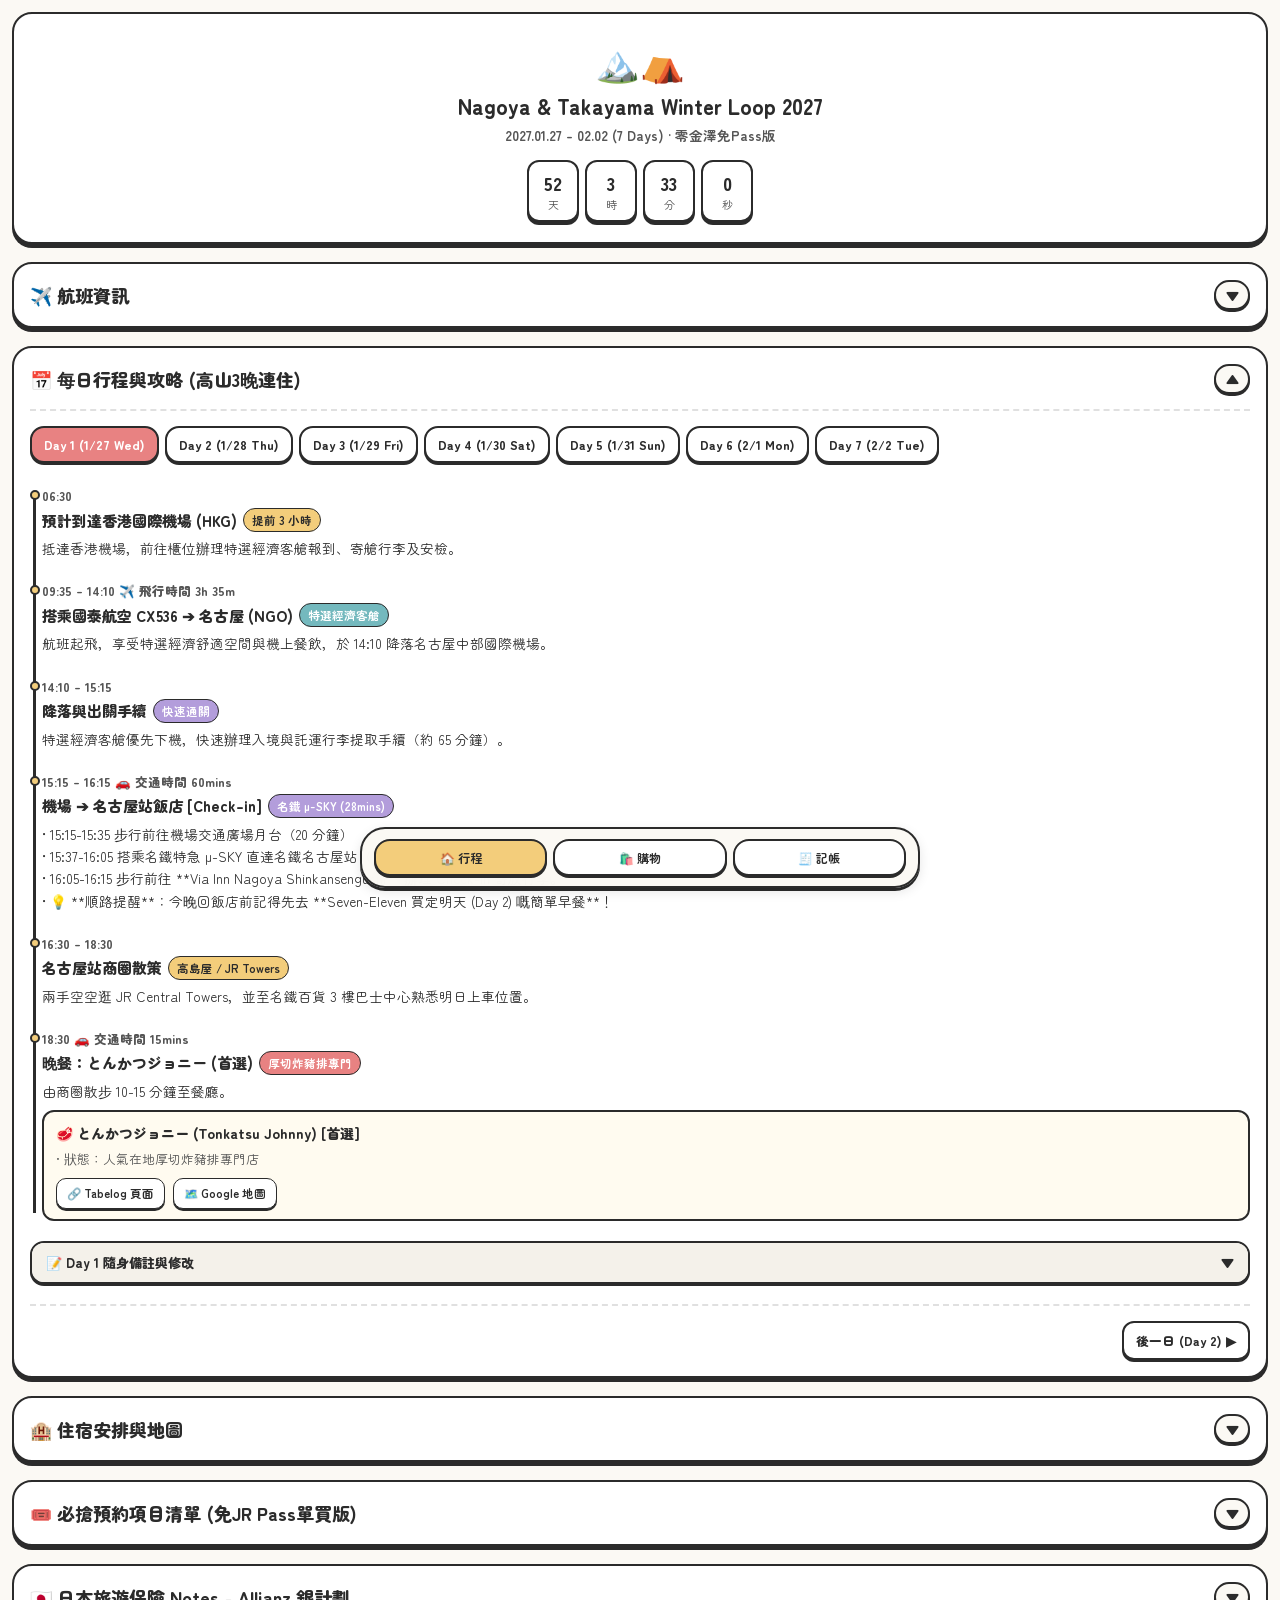
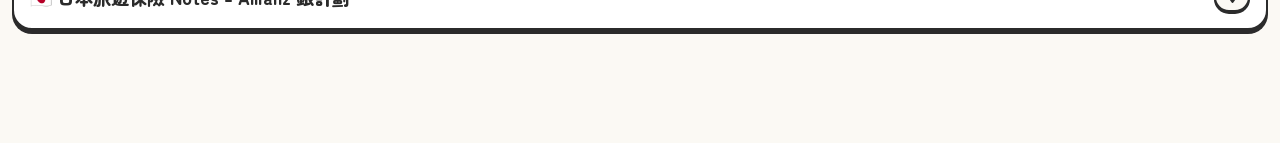
==== commit b06f656f: "Clean up CSS and fix booking dates Removed unused CSS styles for sub-info box and modal. Updated boo" ====
--- a/index.html
+++ b/index.html
@@ -143,17 +143,6 @@
     .item-box-title { font-size: 15.5px; font-weight: 900; margin-bottom: 6px; }
     .item-box-sub { font-size: 13px; color: var(--text-sub); line-height: 1.6; word-break: break-word; }
 
-    .sub-info-box {
-      background: #F4F3EF;
-      border: 1.5px solid #D5D0C5;
-      border-radius: 10px;
-      padding: 10px 12px;
-      margin-top: 8px;
-      font-size: 12.5px;
-      color: #4A4A4A;
-      line-height: 1.6;
-    }
-
     .food-inline-card {
       background: #FFFBF0;
       border: 2px solid var(--border-color);
@@ -250,7 +239,6 @@
     .row-inputs { display: flex; gap: 8px; width: 100%; }
     .row-inputs > div { flex: 1; display: flex; flex-direction: column; gap: 4px; min-width: 0; }
     
-    /* 可編輯剪貼簿 paste 區域 */
     .paste-area {
       min-height: 52px;
       border: 2px dashed var(--border-color);
@@ -352,7 +340,6 @@
       flex-shrink: 0;
     }
 
-    /* 燈箱 Modal 樣式 */
     #image-modal {
       display: none;
       position: fixed;
@@ -1071,7 +1058,7 @@
         date: "2026-12-29T09:00:00+08:00",
         tagClass: "tag-yellow",
         tagText: "2. JR 特急 Hida 3號 (08:43 名古屋 ➔ 高山) 單買指定席",
-        subHtml: "• <b>開放預約時間</b>：<b>2026 年 12 月 29 日 (二) 09:00 (HKT)</b>（乘車前 30 天）<br>• <b>適用行程</b>：Day 3 (1/29 Fri) 08:43 發車（順便選特大行李席）",
+        subHtml: "• <b>開放預約日期</b>：<b>2026 年 12 月 29 日 (二) 09:00 (HKT)</b>（乘車前 30 天）<br>• <b>適用行程</b>：Day 3 (1/29 Fri) 08:43 發車（順便選特大行李席）",
         link: "https://www.westjr.co.jp/global/tc/",
         linkText: "🔗 e5489 劃位 Portal"
       },
@@ -1080,16 +1067,16 @@
         date: "2026-12-30T09:00:00+08:00",
         tagClass: "tag-purple",
         tagText: "3. 濃飛高速巴士 (高山 ➔ 白川鄉來回指定席)",
-        subHtml: "• <b>開放預約時間</b>：<b>2026 年 12 月 30 日 (三) 09:00 (HKT)</b>（乘車前一個月）<br>• <b>適用行程</b>：Day 4 (1/30 Sat) 去程 08:50 / 回程",
+        subHtml: "• <b>開放預約日期</b>：<b>2026 年 12 月 30 日 (三) 09:00 (HKT)</b>（乘車前一個月）<br>• <b>適用行程</b>：Day 4 (1/30 Sat) 去程 08:50 / 回程",
         link: "https://japanbusonline.com/zh-tw/CourseSearch/11900040002",
         linkText: "🔗 Japan Bus Online 預約"
       },
       {
         id: 4,
-        date: "2026-12-29T09:00:00+08:00",
+        date: "2026-12-28T00:00:00+08:00",
         tagClass: "tag-green",
         tagText: "4. 奧飛驒巴士套票 (新穗高纜車套票)",
-        subHtml: "• <b>開放預約時間</b>：隨時可預訂（或於高山濃飛巴士中心購買）<br>• <b>適用行程</b>：Day 5 (1/31 Sun) 新穗高賞雪",
+        subHtml: "• <b>開放預約日期</b>：<b>隨時可預訂</b>（出發前買定或於高山濃飛巴士中心購買）<br>• <b>適用行程</b>：Day 5 (1/31 Sun) 新穗高賞雪",
         link: "https://www.klook.com/zh-HK/activity/21617-okuhida-kamikochi-bus-tickets-shinhotaka-ropeway-nagoya/",
         linkText: "🔗 Klook 奧飛驒套票預訂"
       },
@@ -1098,7 +1085,7 @@
         date: "2027-01-02T09:00:00+08:00",
         tagClass: "tag-red",
         tagText: "5. 炭焼きうなぎ 登河 栄店 (鰻魚飯三吃) 預約",
-        subHtml: "• <b>開放預約時間</b>：<b>2027 年 1 月 2 日 (六)</b><br>• <b>適用行程</b>：Day 6 (2/1 Mon) 晚餐",
+        subHtml: "• <b>開放預約日期</b>：<b>2027 年 1 月 2 日 (六)</b><br>• <b>適用行程</b>：Day 6 (2/1 Mon) 晚餐",
         link: "https://tabelog.com/aichi/A2301/A230103/23070440/",
         linkText: "🔗 Tabelog 登河 預約"
       }
@@ -1108,6 +1095,9 @@
       const container = document.getElementById('booking-items-container');
       if (!container) return;
       container.innerHTML = '';
+
+      // 嚴格按日期先後排序 (由近到遠)
+      bookingData.sort((a, b) => new Date(a.date) - new Date(b.date));
 
       bookingData.forEach(item => {
         const box = document.createElement('div');
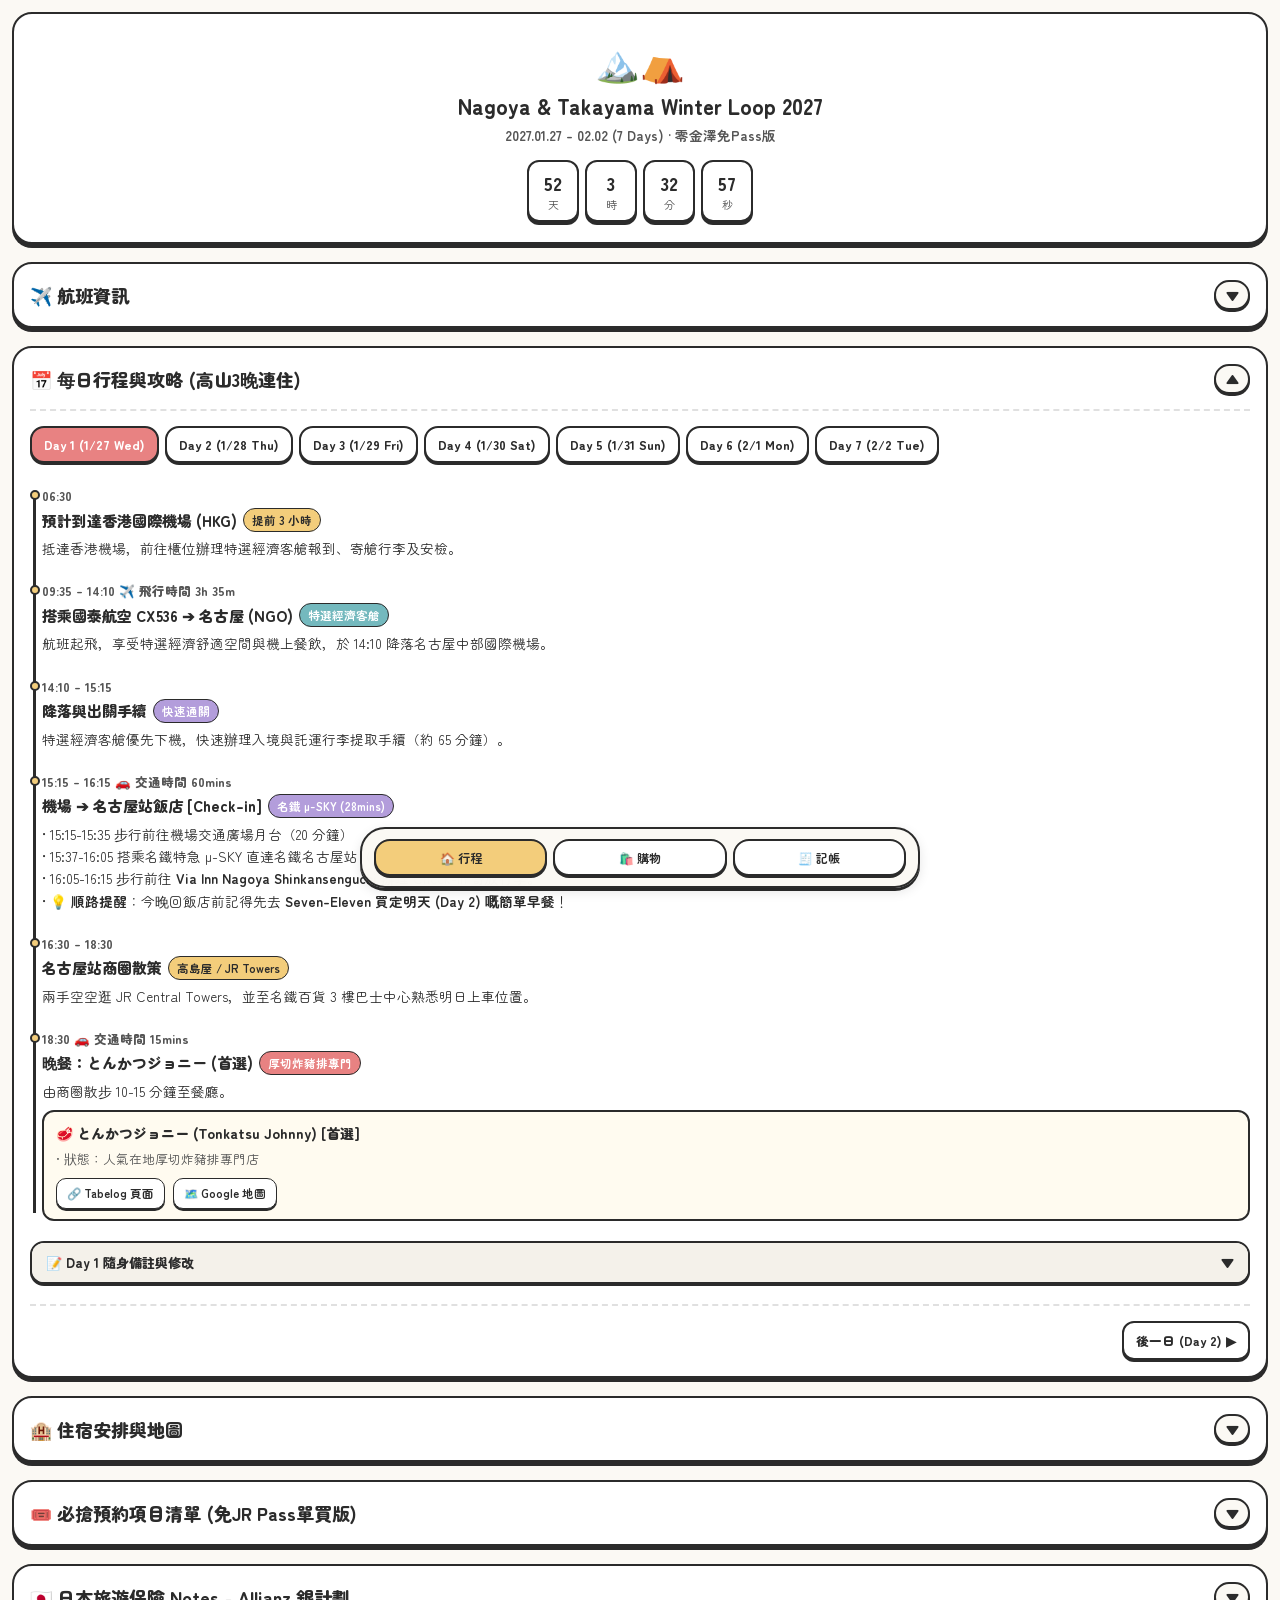
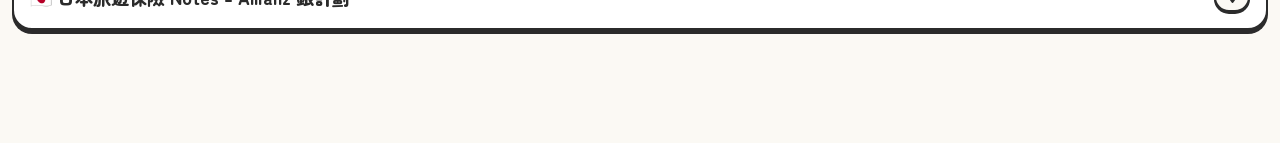
==== commit d46f448d: "Add warning box and format updates in index.html" ====
--- a/index.html
+++ b/index.html
@@ -143,6 +143,17 @@
     .item-box-title { font-size: 15.5px; font-weight: 900; margin-bottom: 6px; }
     .item-box-sub { font-size: 13px; color: var(--text-sub); line-height: 1.6; word-break: break-word; }
 
+    .warn-inline-box {
+      background: #FFF5F5;
+      border: 1.5px solid var(--tag-red);
+      border-radius: 10px;
+      padding: 8px 10px;
+      margin-top: 8px;
+      font-size: 12.5px;
+      color: #B03A2E;
+      line-height: 1.55;
+    }
+
     .food-inline-card {
       background: #FFFBF0;
       border: 2px solid var(--border-color);
@@ -470,8 +481,8 @@
               <div class="timeline-desc">
                 • 15:15-15:35 步行前往機場交通廣場月台（20 分鐘）<br>
                 • 15:37-16:05 搭乘名鐵特急 μ-SKY 直達名鐵名古屋站（車程 28 分鐘）<br>
-                • 16:05-16:15 步行前往 **Via Inn Nagoya Shinkansenguchi** 辦理 Check-in 寄放行李。<br>
-                • 💡 **順路提醒**：今晚回飯店前記得先去 **Seven-Eleven 買定明天 (Day 2) 嘅簡單早餐**！
+                • 16:05-16:15 步行前往 <b>Via Inn Nagoya Shinkansenguchi</b> 辦理 Check-in 寄放行李。<br>
+                • 💡 <b>順路提醒</b>：今晚回飯店前記得先去 <b>Seven-Eleven 買定明天 (Day 2) 嘅簡單早餐</b>！
               </div>
             </div>
             <div class="timeline-item">
@@ -518,7 +529,7 @@
               <div class="timeline-time">09:20 / 09:30 - 10:00 / 10:10 🚌 車程 40mins (直行便)</div>
               <div class="timeline-head"><span class="timeline-title">搭乘名鐵直行高速巴士 ➔ 愛·地球博記念公園</span><span class="tag tag-purple">車資 ¥1,200 (直達園區門口)</span></div>
               <div class="timeline-desc">
-                • <b>目標班次</b>：搭乘 **09:20** 或 **09:30** 開出之「直行便」（10:00 或 10:10 抵達園區門口）。<br>
+                • <b>目標班次</b>：搭乘 <b>09:20</b> 或 <b>09:30</b> 開出之「直行便」（10:00 或 10:10 抵達園區門口）。<br>
                 • 💡 <b>優勢</b>：一程過直達免轉地鐵與 Linimo，直接使用 Suica / ICOCA 拍卡或現場購票即可（大倉庫入場時間已訂 13:00）。
               </div>
             </div>
@@ -532,7 +543,7 @@
               <div class="timeline-dot"></div>
               <div class="timeline-time">10:30 - 11:45 🚶 徒步 15mins</div>
               <div class="timeline-head"><span class="timeline-title">反向進攻「魔女之谷」與「幽靈故里」</span><span class="tag tag-red">避開人潮 · Premium 全包</span></div>
-              <div class="timeline-desc">略過大倉庫，徒步 15 分鐘前往魔女之谷（持 O-Sanpo Day Pass Premium 可入內參觀 **哈爾移動城堡、魔女之家、オキノ邸**）與幽靈故里。</div>
+              <div class="timeline-desc">略過大倉庫，徒步 15 分鐘前往魔女之谷（持 O-Sanpo Day Pass Premium 可入內參觀 <b>哈爾移動城堡、魔女之家、オキノ邸</b>）與幽靈故里。</div>
             </div>
             <div class="timeline-item">
               <div class="timeline-dot"></div>
@@ -550,7 +561,7 @@
               <div class="timeline-dot"></div>
               <div class="timeline-time">13:30 - 16:30 🚌 園區巴士 15mins (已訂 13:00 場次)</div>
               <div class="timeline-head"><span class="timeline-title">空城計！殺回「吉卜力大倉庫」</span><span class="tag tag-red">核心精華 · 13:00 後隨時入場</span></div>
-              <div class="timeline-desc">搭接駁車返回大倉庫，持 **13:00 入場券**（13:00–14:00 之間入場即可）利用黃金空窗期排無臉男合照（只需 15-20 分）、拍飛船、睇短篇動畫與買手信。</div>
+              <div class="timeline-desc">搭接駁車返回大倉庫，持 <b>13:00 入場券</b>（13:00–14:00 之間入場即可）利用黃金空窗期排無臉男合照（只需 15-20 分）、拍飛船、睇短篇動畫與買手信。</div>
             </div>
             <div class="timeline-item">
               <div class="timeline-dot"></div>
@@ -583,7 +594,7 @@
               <div class="timeline-dot"></div>
               <div class="timeline-time">08:43 - 11:18 🚗 交通時間 155mins</div>
               <div class="timeline-head"><span class="timeline-title">JR 名古屋 ➔ JR 高山站 (單買車票)</span><span class="tag tag-green">🎫 08:43 JR 特急 Hida 3 號</span></div>
-              <div class="timeline-desc">搭乘 **08:43 JR 特急飛驒號 3 號** 直達高山站（11:18 抵達）。攜帶大件行李上山（JR 車廂設有大型行李置放處）。</div>
+              <div class="timeline-desc">搭乘 <b>08:43 JR 特急飛驒號 3 號</b> 直達高山站（11:18 抵達）。攜帶大件行李上山（JR 車廂設有大型行李置放處）。</div>
             </div>
             <div class="timeline-item">
               <div class="timeline-dot"></div>
@@ -623,7 +634,7 @@
               <div class="timeline-dot"></div>
               <div class="timeline-time">20:00 🚶 徒步 8mins</div>
               <div class="timeline-head"><span class="timeline-title">高山櫻庵 [Check-in] ＋ 免費夜鳴拉麵 🍜</span><span class="tag tag-green">溫泉與宵夜 (第1晚)</span></div>
-              <div class="timeline-desc">登記入住高山櫻庵，享受頂樓露天雪見溫泉。每晚 **21:30 - 23:00** 供應**免費醬油拉麵**！</div>
+              <div class="timeline-desc">登記入住高山櫻庵，享受頂樓露天雪見溫泉。每晚 <b>21:30 - 23:00</b> 供應<b>免費醬油拉麵</b>！</div>
             </div>
           </div>
           <div class="memo-box">
@@ -647,7 +658,7 @@
               <div class="timeline-time">08:50 - 12:40 🚌 濃飛巴士往返</div>
               <div class="timeline-head"><span class="timeline-title">白川鄉合掌村秘境漫遊 🛖</span><span class="tag tag-green">🎫 濃飛巴士單買來回票</span></div>
               <div class="timeline-desc">
-                • 搭乘 **08:50 頭幾班濃飛巴士**前往白川鄉合掌村（**提前一個月於 Highwaybus.com 預約來回指定席**），完美避開旅行團。<br>
+                • 搭乘 <b>08:50 頭幾班濃飛巴士</b>前往白川鄉合掌村（<b>提前一個月於 Highwaybus.com 預約來回指定席</b>），完美避開旅行團。<br>
                 • 主力遊覽南端明善寺、神田家、三小屋及荻町城跡展望台。<br>
                 • 下午搭乘回程巴士返回高山市區。
               </div>
@@ -680,7 +691,7 @@
               <div class="timeline-time">07:40 - 13:00 🚡 新穗高賞雪</div>
               <div class="timeline-head"><span class="timeline-title">新穗高雙層纜車賞雪 ❄️</span><span class="tag tag-purple">🎫 購買濃飛巴士＋纜車套票</span></div>
               <div class="timeline-desc">
-                • 搭乘 **07:40 頭幾班濃飛巴士**前往新穗高（朝早能見度最高、風雪最小）。<br>
+                • 搭乘 <b>07:40 頭幾班濃飛巴士</b>前往新穗高（朝早能見度最高、風雪最小）。<br>
                 • 乘搭新穗高雙層纜車登上雪白展望台，欣賞壯麗北阿爾卑斯山絕景。
               </div>
             </div>
@@ -690,7 +701,7 @@
               <div class="timeline-head"><span class="timeline-title">高山慢活買手信 ➔ 宅急便寄行李</span><span class="tag tag-green">兩手空空去名古屋</span></div>
               <div class="timeline-desc">
                 下午返回高山市區買手信、漫步。<br>
-                📦 <b>關鍵行李策略</b>：**15:00 前於高山櫻庵前台用宅急便將大件行李寄往明後天入住的名古屋酒店**，明日輕鬆輕裝出發！
+                📦 <b>關鍵行李策略</b>：<b>15:00 前於高山櫻庵前台用宅急便將大件行李寄往明後天入住的名古屋酒店</b>，明日輕鬆輕裝出發！
               </div>
             </div>
             <div class="timeline-item">
@@ -721,15 +732,19 @@
               <div class="timeline-time">09:36 - 11:30 🚄 JR + 名鐵轉乘</div>
               <div class="timeline-head"><span class="timeline-title">輕裝出發 ➔ 鵜沼站轉乘 ➔ 犬山城</span><span class="tag tag-purple">不走回頭路順路遊</span></div>
               <div class="timeline-desc">
-                • 攜帶輕裝背囊出發！搭乘 **09:36 JR 特急**，於 **「鵜沼站」** 落車（買車票買到鵜沼即可）。<br>
-                • 步行 3 分鐘轉乘名鐵直達「犬山遊園站」，中途落車遊覽日本現存最古老國寶天守——**犬山城**與城下町。
+                • 攜帶輕裝背囊出發！搭乘 <b>09:36 JR 特急 Hida 6號</b>，於 <b>「鵜沼站」</b> 落車（買「高山 ➔ 鵜沼」指定席車票即可）。<br>
+                • 步行 3 分鐘轉乘名鐵（新鵜沼 ➔ 犬山遊園，免預約直接拍 IC 卡），中途落車遊覽日本現存最古老國寶天守——<b>犬山城</b>與城下町。
+                <div class="warn-inline-box">
+                  ⚠️ <b>重要溫馨提示 (唔好拍 IC 卡！)</b>：<br>
+                  JR 高山站與鵜沼站<b>不支援</b>用 Suica / ICOCA 拍卡跨區出入閘！JR 段必須持有<b>實體紙本車票</b>（於日本 JR 綠色窗口或售票機取票入閘）；落車轉乘<b>名鐵</b>後先可以開始拍 IC 卡。
+                </div>
               </div>
             </div>
             <div class="timeline-item">
               <div class="timeline-dot"></div>
               <div class="timeline-time">13:30 - 17:30 🛍️ 購物衝刺</div>
               <div class="timeline-head"><span class="timeline-title">名鐵返名古屋 ➔ 大須商店街購物衝刺</span><span class="tag tag-yellow">大須 / 榮商圈</span></div>
-              <div class="timeline-desc">由犬山搭乘名鐵極速返回名古屋，入住 Meitetsu Inn / 領取昨日宅急便寄到酒店的大行李，前往大須商店街購物。</div>
+              <div class="timeline-desc">由犬山搭乘名鐵（直接拍 IC 卡）極速返回名古屋，入住 Meitetsu Inn / 領取昨日宅急便寄到酒店的大行李，前往大須商店街購物。</div>
             </div>
             <div class="timeline-item">
               <div class="timeline-dot"></div>
@@ -768,7 +783,7 @@
               <div class="timeline-dot"></div>
               <div class="timeline-time">09:00 - 09:30 🧳 行李寄存</div>
               <div class="timeline-head"><span class="timeline-title">退房出發 ➔ 名鐵名古屋站寄行李</span><span class="tag tag-purple">輕裝出發去常滑</span></div>
-              <div class="timeline-desc">名古屋站退房，將大件行李寄存於 **「名鐵名古屋站」大型儲物櫃**，輕裝搭乘名鐵特急/準急去常滑（註：μSKY 唔停常滑站，要搭特急或準急）。</div>
+              <div class="timeline-desc">名古屋站退房，將大件行李寄存於 <b>「名鐵名古屋站」大型儲物櫃</b>，輕裝搭乘名鐵特急/準急去常滑（註：μSKY 唔停常滑站，要搭特急或準急）。</div>
             </div>
             <div class="timeline-item">
               <div class="timeline-dot"></div>
@@ -1055,36 +1070,45 @@
       },
       {
         id: 2,
+        date: "2026-12-28T00:00:00+08:00",
+        tagClass: "tag-green",
+        tagText: "2. 奧飛驒巴士套票 (新穗高纜車套票)",
+        subHtml: "• <b>開放預約日期</b>：<b>隨時可預訂</b>（出發前買定或於高山濃飛巴士中心購買）<br>• <b>適用行程</b>：Day 5 (1/31 Sun) 新穗高賞雪",
+        link: "https://www.klook.com/zh-HK/activity/21617-okuhida-kamikochi-bus-tickets-shinhotaka-ropeway-nagoya/",
+        linkText: "🔗 Klook 奧飛驒套票預訂"
+      },
+      {
+        id: 3,
         date: "2026-12-29T09:00:00+08:00",
         tagClass: "tag-yellow",
-        tagText: "2. JR 特急 Hida 3號 (08:43 名古屋 ➔ 高山) 單買指定席",
+        tagText: "3. JR 特急 Hida 3號 (08:43 名古屋 ➔ 高山) 單買指定席",
         subHtml: "• <b>開放預約日期</b>：<b>2026 年 12 月 29 日 (二) 09:00 (HKT)</b>（乘車前 30 天）<br>• <b>適用行程</b>：Day 3 (1/29 Fri) 08:43 發車（順便選特大行李席）",
         link: "https://www.westjr.co.jp/global/tc/",
         linkText: "🔗 e5489 劃位 Portal"
       },
       {
-        id: 3,
+        id: 4,
         date: "2026-12-30T09:00:00+08:00",
         tagClass: "tag-purple",
-        tagText: "3. 濃飛高速巴士 (高山 ➔ 白川鄉來回指定席)",
+        tagText: "4. 濃飛高速巴士 (高山 ➔ 白川鄉來回指定席)",
         subHtml: "• <b>開放預約日期</b>：<b>2026 年 12 月 30 日 (三) 09:00 (HKT)</b>（乘車前一個月）<br>• <b>適用行程</b>：Day 4 (1/30 Sat) 去程 08:50 / 回程",
         link: "https://japanbusonline.com/zh-tw/CourseSearch/11900040002",
         linkText: "🔗 Japan Bus Online 預約"
       },
       {
-        id: 4,
-        date: "2026-12-28T00:00:00+08:00",
-        tagClass: "tag-green",
-        tagText: "4. 奧飛驒巴士套票 (新穗高纜車套票)",
-        subHtml: "• <b>開放預約日期</b>：<b>隨時可預訂</b>（出發前買定或於高山濃飛巴士中心購買）<br>• <b>適用行程</b>：Day 5 (1/31 Sun) 新穗高賞雪",
-        link: "https://www.klook.com/zh-HK/activity/21617-okuhida-kamikochi-bus-tickets-shinhotaka-ropeway-nagoya/",
-        linkText: "🔗 Klook 奧飛驒套票預訂"
+        id: 5,
+        date: "2027-01-01T09:00:00+08:00",
+        tagClass: "tag-yellow",
+        tagText: "5. JR 特急 Hida 6號 (09:36 高山 ➔ 鵜沼) 單買指定席",
+        subHtml: "• <b>開放預約日期</b>：<b>2027 年 1 月 1 日 (五) 09:00 (HKT)</b>（乘車前 30 天）<br>• <b>適用行程</b>：Day 6 (2/1 Mon) 09:36 發車，於鵜沼站落車轉名鐵去犬山城<br>• ⚠️ <b>溫馨提示</b>：JR 高山站與鵜沼站<b>不支援</b>拍 IC 卡跨區出入閘，必須憑實體紙本車票乘車（轉乘名鐵後先拍 IC 卡）。",
+        link: "https://www.westjr.co.jp/global/tc/",
+        linkText: "🔗 e5489 劃位 Portal"
       },
       {
-        id: 5,
+        id: 6,
         date: "2027-01-02T09:00:00+08:00",
         tagClass: "tag-red",
-        tagText: "5. 炭焼きうなぎ 登河 栄店 (鰻魚飯三吃) 預約",
+        tagText: "6. 炭焼きうなぎ 登河 栄店 (鰻魚飯三吃) 預約",
         subHtml: "• <b>開放預約日期</b>：<b>2027 年 1 月 2 日 (六)</b><br>• <b>適用行程</b>：Day 6 (2/1 Mon) 晚餐",
         link: "https://tabelog.com/aichi/A2301/A230103/23070440/",
         linkText: "🔗 Tabelog 登河 預約"
@@ -1096,7 +1120,6 @@
       if (!container) return;
       container.innerHTML = '';
 
-      // 嚴格按日期先後排序 (由近到遠)
       bookingData.sort((a, b) => new Date(a.date) - new Date(b.date));
 
       bookingData.forEach(item => {
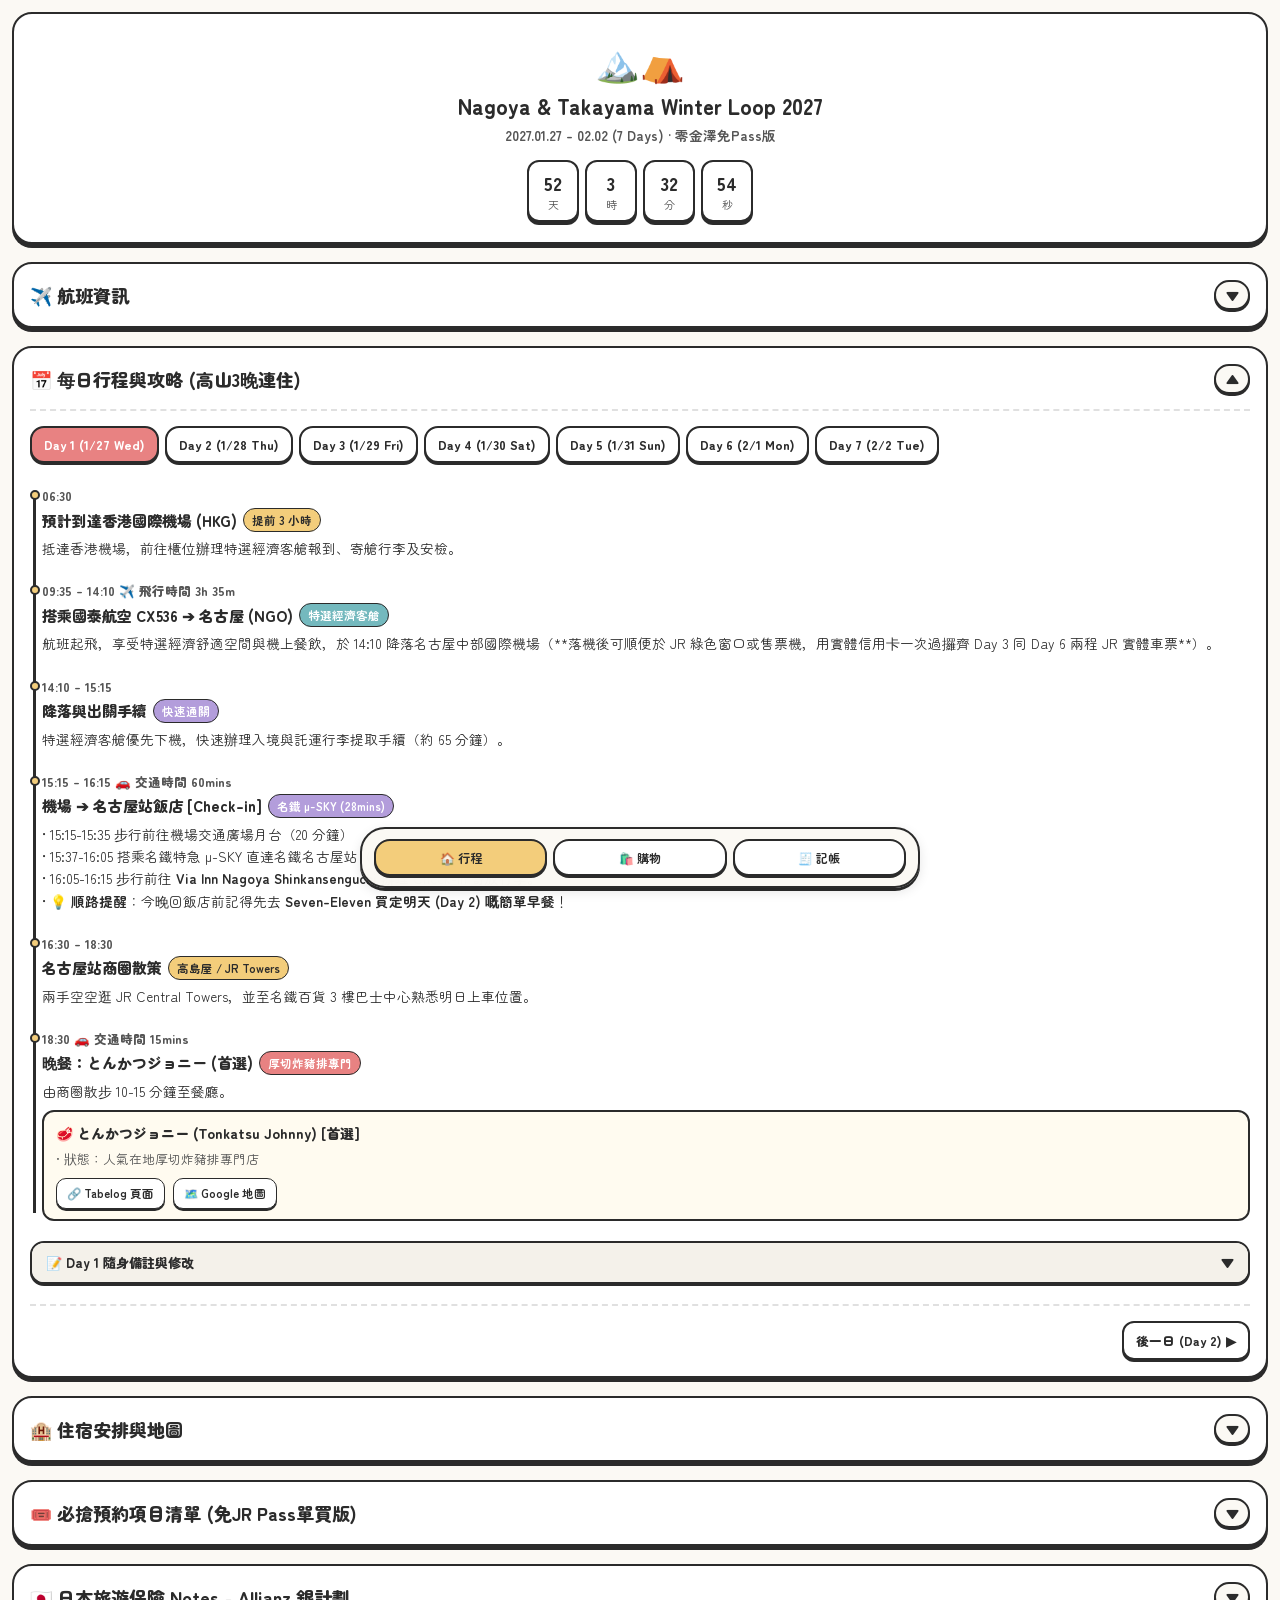
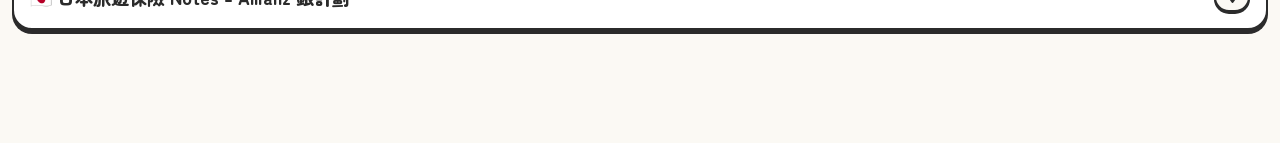
==== commit ecf4461d: "Update index.html" ====
--- a/index.html
+++ b/index.html
@@ -466,7 +466,7 @@
               <div class="timeline-dot"></div>
               <div class="timeline-time">09:35 - 14:10 ✈️ 飛行時間 3h 35m</div>
               <div class="timeline-head"><span class="timeline-title">搭乘國泰航空 CX536 ➔ 名古屋 (NGO)</span><span class="tag tag-green">特選經濟客艙</span></div>
-              <div class="timeline-desc">航班起飛，享受特選經濟舒適空間與機上餐飲，於 14:10 降落名古屋中部國際機場。</div>
+              <div class="timeline-desc">航班起飛，享受特選經濟舒適空間與機上餐飲，於 14:10 降落名古屋中部國際機場（**落機後可順便於 JR 綠色窗口或售票機，用實體信用卡一次過攞齊 Day 3 同 Day 6 兩程 JR 實體車票**）。</div>
             </div>
             <div class="timeline-item">
               <div class="timeline-dot"></div>
@@ -594,7 +594,7 @@
               <div class="timeline-dot"></div>
               <div class="timeline-time">08:43 - 11:18 🚗 交通時間 155mins</div>
               <div class="timeline-head"><span class="timeline-title">JR 名古屋 ➔ JR 高山站 (單買車票)</span><span class="tag tag-green">🎫 08:43 JR 特急 Hida 3 號</span></div>
-              <div class="timeline-desc">搭乘 <b>08:43 JR 特急飛驒號 3 號</b> 直達高山站（11:18 抵達）。攜帶大件行李上山（JR 車廂設有大型行李置放處）。</div>
+              <div class="timeline-desc">搭乘 <b>08:43 JR 特急飛驒號 3 號</b> 直達高山站（11:18 抵達）。使用 Day 1 已經攞定嘅實體車票入閘，攜帶大件行李上山。</div>
             </div>
             <div class="timeline-item">
               <div class="timeline-dot"></div>
@@ -732,11 +732,11 @@
               <div class="timeline-time">09:36 - 11:30 🚄 JR + 名鐵轉乘</div>
               <div class="timeline-head"><span class="timeline-title">輕裝出發 ➔ 鵜沼站轉乘 ➔ 犬山城</span><span class="tag tag-purple">不走回頭路順路遊</span></div>
               <div class="timeline-desc">
-                • 攜帶輕裝背囊出發！搭乘 <b>09:36 JR 特急 Hida 6號</b>，於 <b>「鵜沼站」</b> 落車（買「高山 ➔ 鵜沼」指定席車票即可）。<br>
+                • 攜帶輕裝背囊出發！搭乘 <b>09:36 JR 特急 Hida 6號</b>，於 <b>「鵜沼站」</b> 落車（使用 Day 1 已經攞定嘅「高山 ➔ 鵜沼」實體車票）。<br>
                 • 步行 3 分鐘轉乘名鐵（新鵜沼 ➔ 犬山遊園，免預約直接拍 IC 卡），中途落車遊覽日本現存最古老國寶天守——<b>犬山城</b>與城下町。
                 <div class="warn-inline-box">
                   ⚠️ <b>重要溫馨提示 (唔好拍 IC 卡！)</b>：<br>
-                  JR 高山站與鵜沼站<b>不支援</b>用 Suica / ICOCA 拍卡跨區出入閘！JR 段必須持有<b>實體紙本車票</b>（於日本 JR 綠色窗口或售票機取票入閘）；落車轉乘<b>名鐵</b>後先可以開始拍 IC 卡。
+                  JR 高山站與鵜沼站<b>不支援</b>用 Suica / ICOCA 拍卡跨區出入閘！JR 段必須使用 Day 1 喺名古屋站一次過攞定嘅<b>實體紙本車票</b>入閘；落車轉乘<b>名鐵</b>後先可以開始拍 IC 卡。
                 </div>
               </div>
             </div>
@@ -1082,7 +1082,7 @@
         date: "2026-12-29T09:00:00+08:00",
         tagClass: "tag-yellow",
         tagText: "3. JR 特急 Hida 3號 (08:43 名古屋 ➔ 高山) 單買指定席",
-        subHtml: "• <b>開放預約日期</b>：<b>2026 年 12 月 29 日 (二) 09:00 (HKT)</b>（乘車前 30 天）<br>• <b>適用行程</b>：Day 3 (1/29 Fri) 08:43 發車（順便選特大行李席）",
+        subHtml: "• <b>開放預約日期</b>：<b>2026 年 12 月 29 日 (二) 09:00 (HKT)</b>（乘車前 30 天）<br>• <b>適用行程</b>：Day 3 (1/29 Fri) 08:43 發車（順便選特大行李席）<br>• 💡 <b>取票攻略</b>：Day 1 一落機或喺名古屋站 JR 綠色窗口/指定席售票機，帶埋<b>訂飛用嘅實體信用卡</b>，一次過同 Day 6 嗰程實體飛全部攞齊！",
         link: "https://www.westjr.co.jp/global/tc/",
         linkText: "🔗 e5489 劃位 Portal"
       },
@@ -1100,7 +1100,7 @@
         date: "2027-01-01T09:00:00+08:00",
         tagClass: "tag-yellow",
         tagText: "5. JR 特急 Hida 6號 (09:36 高山 ➔ 鵜沼) 單買指定席",
-        subHtml: "• <b>開放預約日期</b>：<b>2027 年 1 月 1 日 (五) 09:00 (HKT)</b>（乘車前 30 天）<br>• <b>適用行程</b>：Day 6 (2/1 Mon) 09:36 發車，於鵜沼站落車轉名鐵去犬山城<br>• ⚠️ <b>溫馨提示</b>：JR 高山站與鵜沼站<b>不支援</b>拍 IC 卡跨區出入閘，必須憑實體紙本車票乘車（轉乘名鐵後先拍 IC 卡）。",
+        subHtml: "• <b>開放預約日期</b>：<b>2027 年 1 月 1 日 (五) 09:00 (HKT)</b>（乘車前 30 天）<br>• <b>適用行程</b>：Day 6 (2/1 Mon) 09:36 發車，於鵜沼站落車轉名鐵去犬山城<br>• ⚠️ <b>重要溫馨提示</b>：JR 高山站與鵜沼站<b>不支援</b>拍 IC 卡跨區出入閘，必須憑 Day 1 已攞定嘅<b>實體紙本車票</b>乘車（轉乘名鐵後先拍 IC 卡）。",
         link: "https://www.westjr.co.jp/global/tc/",
         linkText: "🔗 e5489 劃位 Portal"
       },
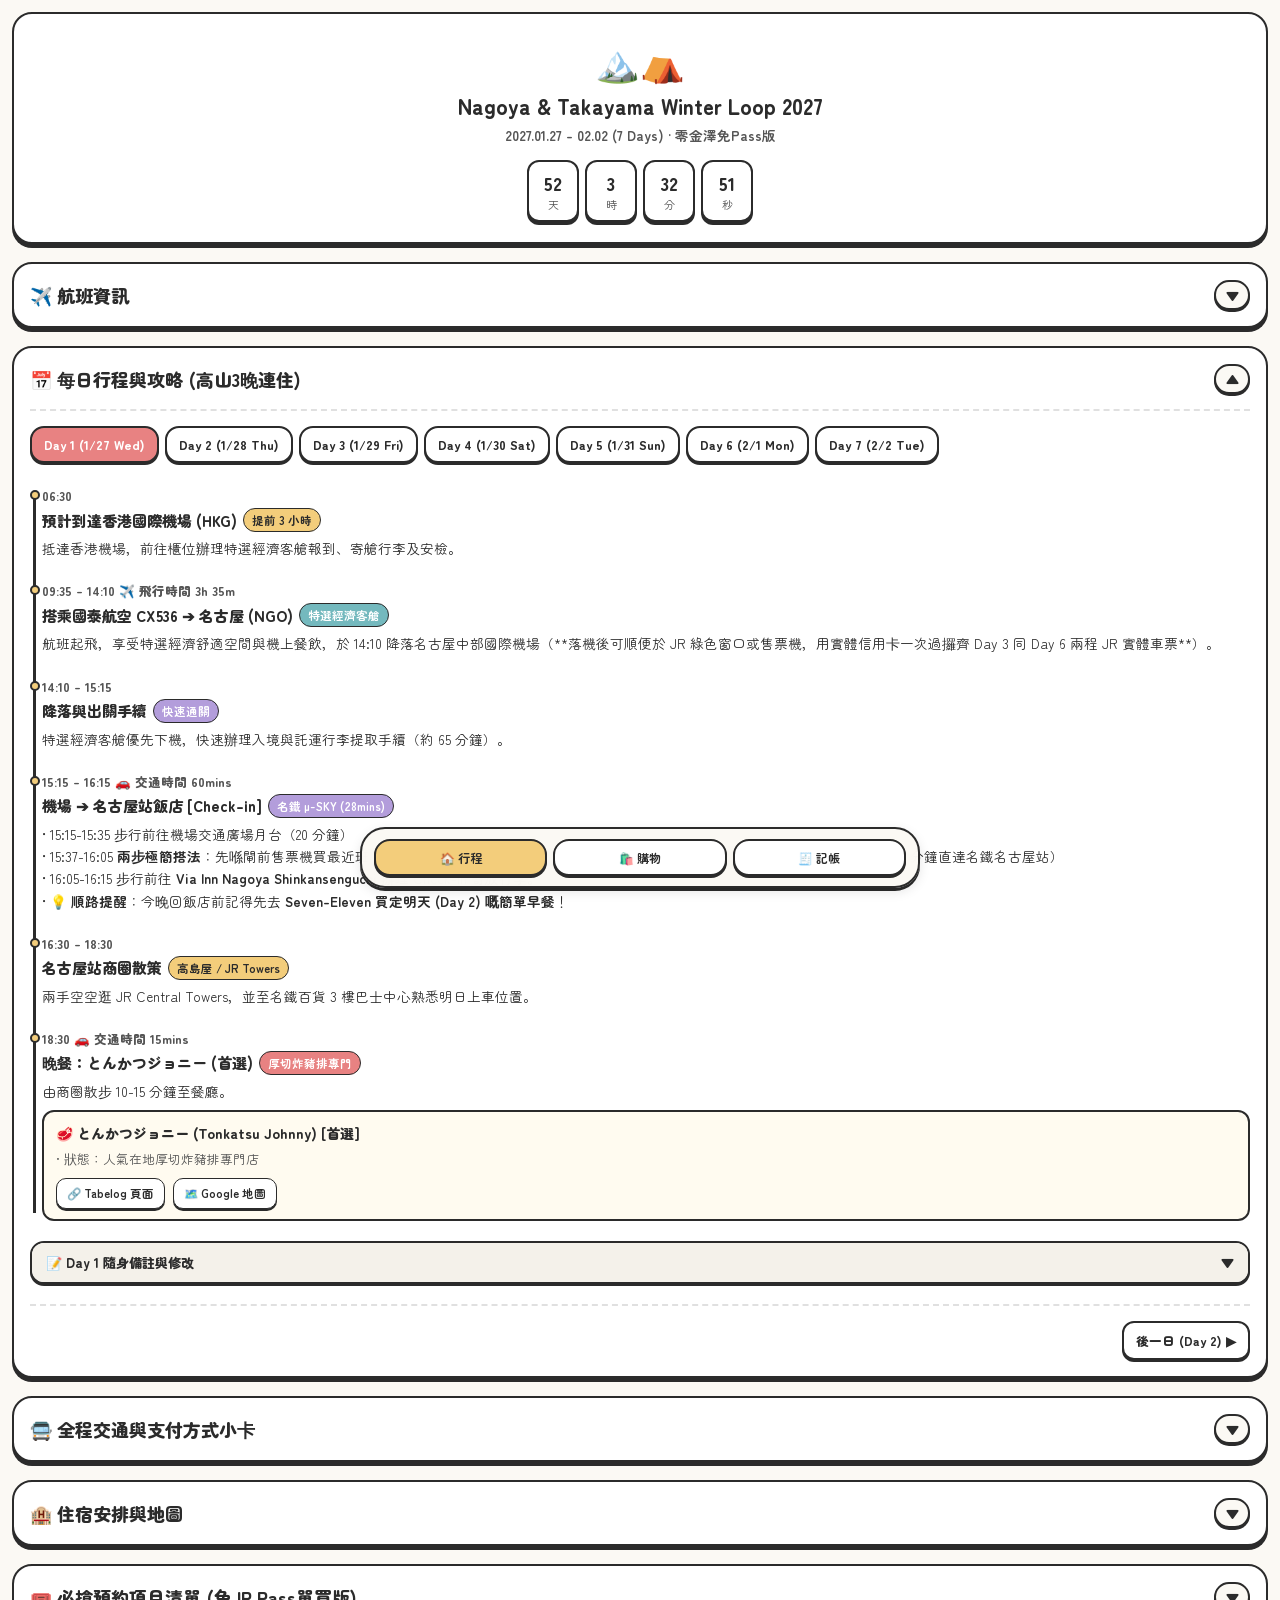
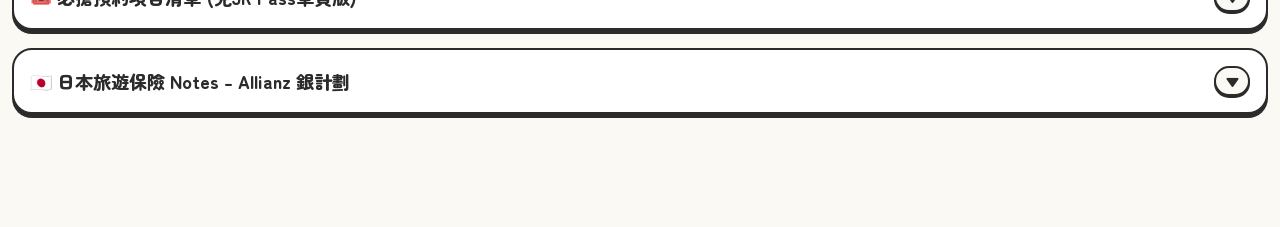
==== commit 9864e275: "Modify item-box-sub styles and add transport guide Updated the line height of item-box-sub and added" ====
--- a/index.html
+++ b/index.html
@@ -141,7 +141,17 @@
 
     .item-box { background: var(--bg-color); border: 2px solid var(--border-color); border-radius: 14px; padding: 12px 14px; margin-bottom: 12px; position: relative; width: 100%; overflow: hidden; }
     .item-box-title { font-size: 15.5px; font-weight: 900; margin-bottom: 6px; }
-    .item-box-sub { font-size: 13px; color: var(--text-sub); line-height: 1.6; word-break: break-word; }
+    .item-box-sub { font-size: 13px; color: var(--text-sub); line-height: 1.65; word-break: break-word; }
+
+    .transport-seg {
+      background: #FFFFFF;
+      border: 1.5px solid var(--border-color);
+      border-radius: 10px;
+      padding: 9px 11px;
+      margin-top: 8px;
+      font-size: 12.8px;
+      line-height: 1.6;
+    }
 
     .warn-inline-box {
       background: #FFF5F5;
@@ -480,7 +490,7 @@
               <div class="timeline-head"><span class="timeline-title">機場 ➔ 名古屋站飯店 [Check-in]</span><span class="tag tag-purple">名鐵 μ-SKY (28mins)</span></div>
               <div class="timeline-desc">
                 • 15:15-15:35 步行前往機場交通廣場月台（20 分鐘）<br>
-                • 15:37-16:05 搭乘名鐵特急 μ-SKY 直達名鐵名古屋站（車程 28 分鐘）<br>
+                • 15:37-16:05 <b>兩步極簡搭法</b>：先喺閘前售票機買最近班次嘅 <b>¥450 座位券 (μ-Ticket)</b> 揀連位 ➔ 直接用手機 <b>Suica 拍卡入閘</b>去對應車廂上車（28 分鐘直達名鐵名古屋站）<br>
                 • 16:05-16:15 步行前往 <b>Via Inn Nagoya Shinkansenguchi</b> 辦理 Check-in 寄放行李。<br>
                 • 💡 <b>順路提醒</b>：今晚回飯店前記得先去 <b>Seven-Eleven 買定明天 (Day 2) 嘅簡單早餐</b>！
               </div>
@@ -809,6 +819,95 @@
             <div class="memo-content" id="memo-body-7"><textarea class="memo-textarea" placeholder="點擊在此輸入或修改今日備註..." id="memo-text-7" oninput="saveMemo(7)"></textarea></div>
           </div>
           <div class="day-nav-footer"><button class="day-nav-btn" onclick="showDay(6)">◀ 前一日 (Day 6)</button><div></div></div>
+        </div>
+      </div>
+    </div>
+
+    <!-- 🚍 全程交通與支付方式小卡 -->
+    <div class="card">
+      <div class="card-header-toggle" onclick="toggleCard('body-transport-guide', 'pill-transport-guide')">
+        <div class="card-title">🚍 全程交通與支付方式小卡</div>
+        <div class="toggle-pill" id="pill-transport-guide">▼</div>
+      </div>
+      <div class="card-body" id="body-transport-guide" style="display: none;">
+        <div class="item-box">
+          <span class="tag tag-yellow">Day 1 (1/27 Wed)</span>
+          <div class="transport-seg">
+            <b>機場 ➔ 名鐵名古屋站</b>（名鐵特急 μ-SKY / 特別車廂）<br>
+            • <b>支付/取票</b>：先喺閘前售票機買最近班次嘅 <b>¥450 座位券 (μ-Ticket)</b> 揀連位 ➔ 直接用手機 <b>Suica 拍卡入閘</b>去對應月台車廂上車（若搭一般車廂則無需買 ¥450 券，直接拍卡上車）。<br>
+            • <b>預計價錢</b>：約 ¥1,430 / 人（基本車資 ¥980 + 座位券 ¥450）<br>
+            • <b>Remark</b>：落機後順便去 JR 綠色窗口/指定席售票機，用訂飛實體信用卡一次過攞齊 Day 3 同 Day 6 嘅 JR 實體車票。
+          </div>
+        </div>
+
+        <div class="item-box">
+          <span class="tag tag-purple">Day 2 (1/28 Thu)</span>
+          <div class="transport-seg">
+            <b>名鐵巴士中心 ➔ 愛·地球博記念公園 (吉卜力)</b>（名鐵直行高速巴士）<br>
+            • <b>支付/取票</b>：直接用手機 <b>Suica / ICOCA 拍卡</b>（或現場買飛），無需提前預約。<br>
+            • <b>預計價錢</b>：¥1,200 / 人（單程）<br>
+            • <b>Remark</b>：建議搭 09:20 或 09:30「直行便」，一程直達園區門口免轉車。
+          </div>
+        </div>
+
+        <div class="item-box">
+          <span class="tag tag-green">Day 3 (1/29 Fri)</span>
+          <div class="transport-seg">
+            <b>① JR 名古屋 ➔ JR 高山站</b>（JR 特急 Hida 3號 · 全車指定席）<br>
+            • <b>支付/取票</b>：<b>提前 30 天網上 e5489 預約，用 Day 1 攞定嘅實體紙本車票入閘</b>。<br>
+            • <b>預計價錢</b>：約 ¥6,000 - ¥6,500 / 人<br>
+            • <b>Remark</b>：劃位時順便揀特大行李置放處座位。
+          </div>
+          <div class="transport-seg">
+            <b>② JR 高山 ➔ JR 飛驒古川 (來回)</b>（JR 普通 / 特急列車）<br>
+            • <b>支付/取票</b>：現場售票機買飛或直接用 Suica 拍卡（車程約 20 分鐘）。<br>
+            • <b>預計價錢</b>：約 ¥240 / 人（單程）
+          </div>
+        </div>
+
+        <div class="item-box">
+          <span class="tag tag-purple">Day 4 (1/30 Sat)</span>
+          <div class="transport-seg">
+            <b>高山濃飛巴士中心 ➔ 白川鄉 (來回)</b>（濃飛高速巴士 · 全車指定席）<br>
+            • <b>支付/取票</b>：<b>提前一個月於 Highwaybus.com 網上預約付款並取票</b>。<br>
+            • <b>預計價錢</b>：約 ¥5,000 / 人（來回套票）<br>
+            • <b>Remark</b>：搶 08:50 頭幾班車去程，避開旅行團人潮。
+          </div>
+        </div>
+
+        <div class="item-box">
+          <span class="tag tag-green">Day 5 (1/31 Sun)</span>
+          <div class="transport-seg">
+            <b>高山濃飛巴士中心 ➔ 新穗高纜車站 (來回)</b>（濃飛巴士 ＋ 雙層纜車套票）<br>
+            • <b>支付/取票</b>：<b>隨時可於 Klook 預訂</b>或於高山濃飛巴士中心現場購買套票。<br>
+            • <b>預計價錢</b>：約 ¥7,500 - ¥9,000 / 人（巴士＋纜車套票）<br>
+            • <b>Remark</b>：建議搭 07:40 頭班車上山；15:00 前於高山櫻庵前台用宅急便寄大行李去名古屋酒店。
+          </div>
+        </div>
+
+        <div class="item-box">
+          <span class="tag tag-red">Day 6 (2/1 Mon)</span>
+          <div class="transport-seg">
+            <b>① JR 高山 ➔ JR 鵜沼站</b>（JR 特急 Hida 6號 · 全車指定席）<br>
+            • <b>支付/取票</b>：<b>提前 30 天網上 e5489 預約，必須用 Day 1 攞定嘅實體紙本車票入閘</b>。<br>
+            • <b>預計價錢</b>：約 ¥4,500 - ¥5,000 / 人<br>
+            • <b>Remark</b>：⚠️ 高山站與鵜沼站<b>不支援</b> Suica 拍卡跨區出入閘！
+          </div>
+          <div class="transport-seg">
+            <b>② 新鵜沼 ➔ 犬山遊園 ➔ 名鐵名古屋站</b>（名鐵線 · 免預約）<br>
+            • <b>支付/取票</b>：出 JR 鵜沼站步行 3 分鐘到名鐵新鵜沼站，全程直接用手機 <b>Suica 拍卡</b>出入閘即可。<br>
+            • <b>預計價錢</b>：約 ¥620 / 人（新鵜沼➔犬山遊園 ¥180 + 犬山➔名古屋 ¥440）
+          </div>
+        </div>
+
+        <div class="item-box">
+          <span class="tag tag-yellow">Day 7 (2/2 Tue)</span>
+          <div class="transport-seg">
+            <b>名鐵名古屋 ➔ 常滑站 ➔ 中部國際機場 (NGO)</b>（名鐵特急 / 準急）<br>
+            • <b>支付/取票</b>：全程直接用手機 <b>Suica 拍卡</b>出入閘即可（無需劃位）。<br>
+            • <b>預計價錢</b>：約 ¥990 / 人（名古屋➔常滑 ¥680 + 常滑➔機場 ¥310）<br>
+            • <b>Remark</b>：大行李先寄存於「名鐵名古屋站」大型儲物櫃；注意 μ-SKY 唔停常滑站，去常滑要搭特急或準急。
+          </div>
         </div>
       </div>
     </div>
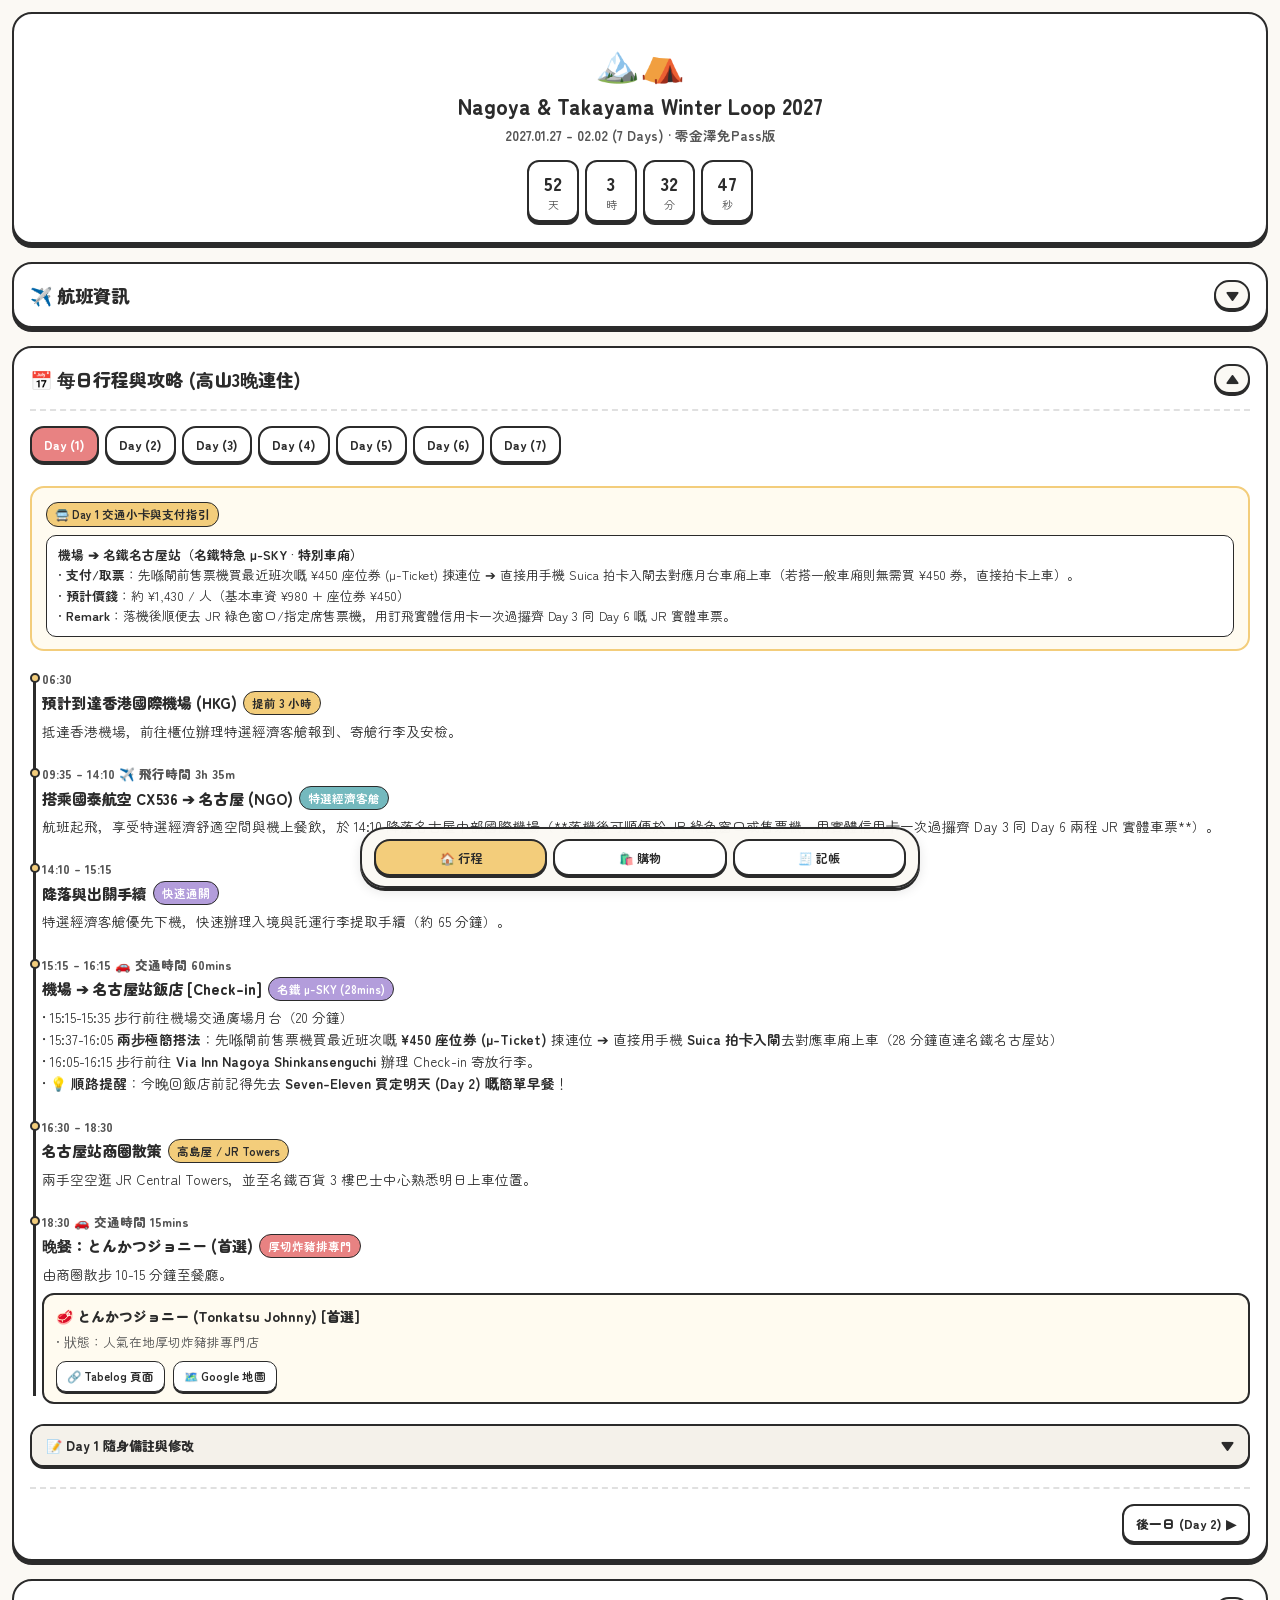
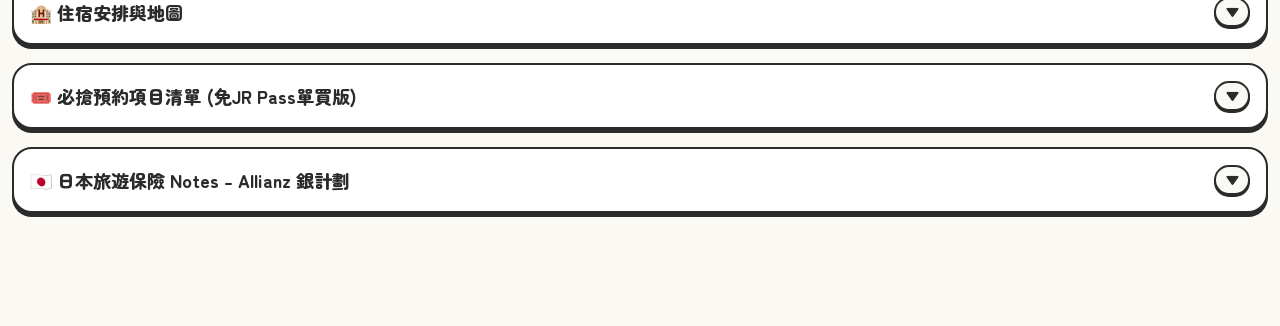
==== commit f2cc90a1: "Update print statement from 'Hello' to 'Goodbye'" ====
--- a/index.html
+++ b/index.html
@@ -7,392 +7,7 @@
   <link rel="preconnect" href="https://fonts.googleapis.com">
   <link rel="preconnect" href="https://fonts.gstatic.com" crossorigin>
   <link href="https://fonts.googleapis.com/css2?family=Zen+Maru+Gothic:wght@400;700;900&display=swap" rel="stylesheet">
-  <style>
-    :root {
-      --bg-color: #FBF9F4;
-      --card-bg: #FFFFFF;
-      --border-color: #2B2B2B;
-      --tag-red: #E88282;
-      --tag-green: #74B9BE;
-      --tag-yellow: #F3CD7B;
-      --tag-purple: #B39DDB;
-      --text-main: #2B2B2B;
-      --text-sub: #555555;
-      --shadow: 0 4px 0px #2B2B2B;
-    }
-
-    * { box-sizing: border-box; margin: 0; padding: 0; font-family: 'Zen Maru Gothic', sans-serif; -webkit-tap-highlight-color: transparent; }
-    html { scroll-behavior: smooth; }
-
-    body {
-      background-color: var(--bg-color);
-      color: var(--text-main);
-      padding: 12px;
-      max-width: 100%;
-      width: 100%;
-      margin: 0 auto;
-      padding-bottom: 95px;
-      overflow-x: hidden;
-    }
-
-    .nav-bar {
-      position: fixed;
-      bottom: 12px;
-      left: 50%;
-      transform: translateX(-50%);
-      width: calc(100% - 24px);
-      max-width: 560px;
-      z-index: 1000;
-      display: flex;
-      gap: 6px;
-      justify-content: center;
-      background: rgba(251, 249, 244, 0.95);
-      padding: 10px 12px;
-      border: 2.5px solid var(--border-color);
-      border-radius: 25px;
-      box-shadow: 0 4px 12px rgba(0, 0, 0, 0.1), 0 3px 0px var(--border-color);
-      backdrop-filter: blur(8px);
-    }
-
-    .nav-btn {
-      background: var(--card-bg);
-      border: 2px solid var(--border-color);
-      border-radius: 16px;
-      padding: 8px 12px;
-      font-size: 12px;
-      font-weight: 700;
-      white-space: nowrap;
-      cursor: pointer;
-      box-shadow: 0 2px 0px var(--border-color);
-      text-decoration: none;
-      color: var(--text-main);
-      flex: 1;
-      text-align: center;
-    }
-
-    .nav-btn.active { background: var(--tag-yellow); }
-
-    .card {
-      background: var(--card-bg);
-      border: 2.5px solid var(--border-color);
-      border-radius: 20px;
-      padding: 16px;
-      margin-bottom: 18px;
-      box-shadow: var(--shadow);
-      width: 100%;
-    }
-
-    .card-header-toggle {
-      display: flex;
-      justify-content: space-between;
-      align-items: center;
-      cursor: pointer;
-      user-select: none;
-    }
-
-    .card-title {
-      font-size: 18px;
-      font-weight: 900;
-      display: flex;
-      align-items: center;
-      gap: 8px;
-    }
-
-    .toggle-pill {
-      background: var(--bg-color);
-      border: 2px solid var(--border-color);
-      border-radius: 15px;
-      width: 36px;
-      height: 30px;
-      display: flex;
-      align-items: center;
-      justify-content: center;
-      font-size: 13px;
-      font-weight: 900;
-      box-shadow: 0 2px 0px var(--border-color);
-      flex-shrink: 0;
-    }
-
-    .card-body {
-      margin-top: 15px;
-      border-top: 2px dashed #E0E0E0;
-      padding-top: 15px;
-    }
-
-    .header-card { text-align: center; padding: 20px 12px; }
-    .trip-title { font-size: 21px; font-weight: 900; margin-bottom: 4px; word-break: break-word; }
-    .trip-date { font-size: 13.5px; color: var(--text-sub); font-weight: 700; margin-bottom: 15px; }
-    .timer-container { display: flex; justify-content: center; gap: 6px; }
-    .timer-box { background: var(--card-bg); border: 2px solid var(--border-color); border-radius: 12px; padding: 8px 6px; min-width: 52px; box-shadow: 0 3px 0px var(--border-color); }
-    .timer-num { font-size: 18px; font-weight: 900; }
-    .timer-unit { font-size: 11px; color: var(--text-sub); }
-
-    .tag { display: inline-block; padding: 3px 8px; border-radius: 12px; font-size: 11.5px; font-weight: 700; border: 1.5px solid var(--border-color); max-width: 100%; word-break: break-word; }
-    .tag-red { background: var(--tag-red); color: white; }
-    .tag-green { background: var(--tag-green); color: white; }
-    .tag-yellow { background: var(--tag-yellow); color: var(--text-main); }
-    .tag-purple { background: var(--tag-purple); color: white; }
-    .tag-gray { background: #E0E0E0; color: #2B2B2B; }
-
-    .flight-route { display: flex; justify-content: space-between; align-items: center; margin: 12px 0; }
-    .airport-code { font-size: 20px; font-weight: 900; }
-    .airport-time { font-size: 12.5px; color: var(--text-sub); font-weight: 700; }
-    .arrow { font-size: 18px; font-weight: 900; }
-
-    .item-box { background: var(--bg-color); border: 2px solid var(--border-color); border-radius: 14px; padding: 12px 14px; margin-bottom: 12px; position: relative; width: 100%; overflow: hidden; }
-    .item-box-title { font-size: 15.5px; font-weight: 900; margin-bottom: 6px; }
-    .item-box-sub { font-size: 13px; color: var(--text-sub); line-height: 1.65; word-break: break-word; }
-
-    .transport-seg {
-      background: #FFFFFF;
-      border: 1.5px solid var(--border-color);
-      border-radius: 10px;
-      padding: 9px 11px;
-      margin-top: 8px;
-      font-size: 12.8px;
-      line-height: 1.6;
-    }
-
-    .warn-inline-box {
-      background: #FFF5F5;
-      border: 1.5px solid var(--tag-red);
-      border-radius: 10px;
-      padding: 8px 10px;
-      margin-top: 8px;
-      font-size: 12.5px;
-      color: #B03A2E;
-      line-height: 1.55;
-    }
-
-    .food-inline-card {
-      background: #FFFBF0;
-      border: 2px solid var(--border-color);
-      border-radius: 12px;
-      padding: 10px 12px;
-      margin-top: 8px;
-    }
-
-    .link-btns { display: flex; gap: 8px; margin-top: 8px; flex-wrap: wrap; }
-    .btn-sm { display: inline-flex; align-items: center; gap: 4px; background: var(--card-bg); border: 1.5px solid var(--border-color); border-radius: 10px; padding: 5px 10px; font-size: 11.5px; font-weight: 700; text-decoration: none; color: var(--text-main); box-shadow: 0 2px 0px var(--border-color); cursor: pointer; }
-
-    .day-selector { display: flex; gap: 6px; overflow-x: auto; margin-bottom: 18px; padding-bottom: 5px; -webkit-overflow-scrolling: touch; }
-    .day-tab { border: 2.2px solid var(--border-color); border-radius: 14px; padding: 7px 12px; font-size: 12.5px; font-weight: 900; background: var(--card-bg); color: var(--text-main); cursor: pointer; white-space: nowrap; box-shadow: 0 2px 0px var(--border-color); flex-shrink: 0; }
-    .day-tab.active { background: var(--tag-red); color: white; }
-
-    .memo-box {
-      background: #FFF;
-      border: 2px solid var(--border-color);
-      border-radius: 14px;
-      margin-top: 20px;
-      box-shadow: 0 2px 0px var(--border-color);
-      overflow: hidden;
-    }
-    .memo-header {
-      padding: 10px 14px;
-      background: #F4F1EA;
-      font-size: 13px;
-      font-weight: 900;
-      cursor: pointer;
-      display: flex;
-      justify-content: space-between;
-      align-items: center;
-      user-select: none;
-    }
-    .memo-content {
-      display: none;
-      padding: 12px;
-      border-top: 2px dashed #E0E0E0;
-    }
-    .memo-textarea {
-      width: 100%;
-      height: 75px;
-      border: 1.5px solid var(--border-color);
-      border-radius: 10px;
-      padding: 8px;
-      font-size: 13px;
-      font-family: inherit;
-      resize: vertical;
-      background: var(--bg-color);
-    }
-
-    .day-nav-footer {
-      display: flex;
-      justify-content: space-between;
-      margin-top: 20px;
-      padding-top: 15px;
-      border-top: 2px dashed #E0E0E0;
-      gap: 8px;
-    }
-    .day-nav-btn {
-      background: var(--card-bg);
-      border: 2px solid var(--border-color);
-      border-radius: 12px;
-      padding: 8px 12px;
-      font-size: 12.5px;
-      font-weight: 900;
-      cursor: pointer;
-      box-shadow: 0 2px 0px var(--border-color);
-      color: var(--text-main);
-    }
-
-    .timeline { position: relative; padding-left: 12px; }
-    .timeline::before { content: ''; position: absolute; left: 3px; top: 8px; bottom: 8px; width: 2.5px; background-color: var(--border-color); }
-    .timeline-item { position: relative; margin-bottom: 22px; }
-    .timeline-item:last-child { margin-bottom: 0; }
-    .timeline-dot { position: absolute; left: -12px; top: 4px; width: 10px; height: 10px; background-color: var(--tag-yellow); border: 2px solid var(--border-color); border-radius: 50%; z-index: 2; }
-    .timeline-time { font-size: 12.5px; font-weight: 900; color: var(--text-sub); margin-bottom: 3px; }
-    .timeline-head { display: flex; align-items: center; gap: 6px; flex-wrap: wrap; margin-bottom: 5px; }
-    .timeline-title { font-size: 15px; font-weight: 900; }
-    .timeline-desc { font-size: 13.5px; color: var(--text-main); line-height: 1.65; word-break: break-word; }
-
-    /* 表單與控制項樣式 */
-    .form-group { display: flex; flex-direction: column; gap: 6px; margin-bottom: 12px; width: 100%; }
-    .form-label { font-size: 13px; font-weight: 900; }
-    .form-input, .form-select {
-      width: 100%;
-      padding: 10px 12px;
-      border: 2px solid var(--border-color);
-      border-radius: 12px;
-      font-size: 14px;
-      background: var(--bg-color);
-      font-family: inherit;
-    }
-    .row-inputs { display: flex; gap: 8px; width: 100%; }
-    .row-inputs > div { flex: 1; display: flex; flex-direction: column; gap: 4px; min-width: 0; }
-    
-    .paste-area {
-      min-height: 52px;
-      border: 2px dashed var(--border-color);
-      border-radius: 12px;
-      padding: 10px;
-      text-align: center;
-      background: var(--bg-color);
-      font-size: 13px;
-      color: var(--text-sub);
-      font-weight: 700;
-      outline: none;
-      word-break: break-all;
-      overflow: hidden;
-      display: flex;
-      flex-direction: column;
-      align-items: center;
-      justify-content: center;
-    }
-    .paste-area img {
-      max-width: 100%;
-      max-height: 120px;
-      border-radius: 8px;
-      border: 1.5px solid var(--border-color);
-      margin-top: 6px;
-    }
-
-    .pill-options { display: flex; gap: 6px; flex-wrap: wrap; width: 100%; }
-    .pill-option-btn {
-      flex: 1;
-      min-width: 70px;
-      padding: 8px 8px;
-      border: 2px solid var(--border-color);
-      border-radius: 12px;
-      background: var(--card-bg);
-      font-weight: 900;
-      font-size: 12px;
-      cursor: pointer;
-      text-align: center;
-      box-shadow: 0 2px 0px var(--border-color);
-    }
-    .pill-option-btn.selected { background: var(--tag-yellow); }
-
-    .action-btn {
-      width: 100%;
-      background: var(--tag-green);
-      color: white;
-      border: 2px solid var(--border-color);
-      border-radius: 14px;
-      padding: 12px;
-      font-size: 14.5px;
-      font-weight: 900;
-      cursor: pointer;
-      box-shadow: 0 3px 0px var(--border-color);
-      margin-top: 5px;
-    }
-
-    .stats-container {
-      display: grid;
-      grid-template-columns: 1fr 1fr;
-      gap: 8px;
-      margin-bottom: 15px;
-      width: 100%;
-    }
-    .stat-box {
-      background: var(--card-bg);
-      border: 2px solid var(--border-color);
-      border-radius: 14px;
-      padding: 10px 6px;
-      text-align: center;
-      box-shadow: 0 2px 0px var(--border-color);
-    }
-    .stat-title { font-size: 11px; font-weight: 900; color: var(--text-sub); margin-bottom: 4px; white-space: nowrap; overflow: hidden; text-overflow: ellipsis; }
-    .stat-val { font-size: 13px; font-weight: 900; overflow: hidden; text-overflow: ellipsis; }
-
-    .record-card {
-      background: var(--card-bg);
-      border: 2px solid var(--border-color);
-      border-radius: 14px;
-      padding: 12px;
-      margin-bottom: 10px;
-      display: flex;
-      justify-content: space-between;
-      align-items: center;
-      box-shadow: 0 2px 0px var(--border-color);
-      gap: 8px;
-      width: 100%;
-      overflow: hidden;
-    }
-    .record-info { flex: 1; min-width: 0; word-break: break-word; }
-    .expense-del-btn {
-      color: #C0392B;
-      cursor: pointer;
-      font-weight: 900;
-      padding: 3px 8px;
-      border: 1.5px solid #C0392B;
-      border-radius: 8px;
-      font-size: 11px;
-      background: #FFF;
-      flex-shrink: 0;
-    }
-
-    #image-modal {
-      display: none;
-      position: fixed;
-      z-index: 9999;
-      left: 0;
-      top: 0;
-      width: 100%;
-      height: 100%;
-      background-color: rgba(0,0,0,0.85);
-      justify-content: center;
-      align-items: center;
-      padding: 20px;
-    }
-    #image-modal img {
-      max-width: 100%;
-      max-height: 90vh;
-      border-radius: 10px;
-      border: 2px solid #FFF;
-      box-shadow: 0 4px 20px rgba(0,0,0,0.5);
-    }
-    #image-modal span {
-      position: absolute;
-      top: 20px;
-      right: 30px;
-      color: #fff;
-      font-size: 36px;
-      font-weight: bold;
-      cursor: pointer;
-    }
-
-    .booking-header { display: flex; justify-content: space-between; align-items: center; width: 100%; gap: 6px; }
-  </style>
+  <link rel="stylesheet" href="style.css">
 </head>
 <body>
 
@@ -406,8 +21,8 @@
   <div id="page-main">
     <div id="sec-home" class="card header-card">
       <div style="font-size: 36px; margin-bottom: 5px;">🏔️⛺</div>
-      <div class="trip-title">Nagoya & Takayama Winter Loop 2027</div>
-      <div class="trip-date">2027.01.27 - 02.02 (7 Days) · 零金澤免Pass版</div>
+      <div class="trip-title" id="web-title"></div>
+      <div class="trip-date" id="web-subtitle"></div>
       
       <div class="timer-container">
         <div class="timer-box"><div class="timer-num" id="d-days">00</div><div class="timer-unit">天</div></div>
@@ -424,24 +39,7 @@
         <div class="toggle-pill" id="pill-flights">▼</div>
       </div>
       <div class="card-body" id="body-flights" style="display: none;">
-        <div class="item-box">
-          <span class="tag tag-red">去程 · 1月27日 (Wed)</span>
-          <span style="float: right; font-size: 11.5px; font-weight: 700; margin-top: 2px;">國泰 CX536 (特選經濟)</span>
-          <div class="flight-route" style="margin-top: 10px;">
-            <div><div class="airport-code">HKG</div><div class="airport-time">09:35 起飛</div></div>
-            <div class="arrow">➔</div>
-            <div style="text-align: right;"><div class="airport-code">NGO</div><div class="airport-time">14:10 抵達</div></div>
-          </div>
-        </div>
-        <div class="item-box">
-          <span class="tag tag-green">回程 · 2月2日 (Tue)</span>
-          <span style="float: right; font-size: 11.5px; font-weight: 700; margin-top: 2px;">國泰 CX539 (商務艙)</span>
-          <div class="flight-route" style="margin-top: 10px;">
-            <div><div class="airport-code">NGO</div><div class="airport-time">15:15 起飛</div></div>
-            <div class="arrow">➔</div>
-            <div style="text-align: right;"><div class="airport-code">HKG</div><div class="airport-time">19:10 抵達</div></div>
-          </div>
-        </div>
+        <div id="flights-container"></div>
         <a href="https://www.cathaypacific.com" target="_blank" class="btn-sm">🔗 國泰航空官網 / 管理預訂</a>
       </div>
     </div>
@@ -453,462 +51,8 @@
         <div class="toggle-pill" id="pill-itinerary">▲</div>
       </div>
       <div class="card-body" id="body-itinerary">
-        <div class="day-selector">
-          <button class="day-tab active" id="tab-1" onclick="showDay(1)">Day 1 (1/27 Wed)</button>
-          <button class="day-tab" id="tab-2" onclick="showDay(2)">Day 2 (1/28 Thu)</button>
-          <button class="day-tab" id="tab-3" onclick="showDay(3)">Day 3 (1/29 Fri)</button>
-          <button class="day-tab" id="tab-4" onclick="showDay(4)">Day 4 (1/30 Sat)</button>
-          <button class="day-tab" id="tab-5" onclick="showDay(5)">Day 5 (1/31 Sun)</button>
-          <button class="day-tab" id="tab-6" onclick="showDay(6)">Day 6 (2/1 Mon)</button>
-          <button class="day-tab" id="tab-7" onclick="showDay(7)">Day 7 (2/2 Tue)</button>
-        </div>
-
-        <!-- Day 1 -->
-        <div id="day-content-1" class="day-details">
-          <div class="timeline">
-            <div class="timeline-item">
-              <div class="timeline-dot"></div>
-              <div class="timeline-time">06:30</div>
-              <div class="timeline-head"><span class="timeline-title">預計到達香港國際機場 (HKG)</span><span class="tag tag-yellow">提前 3 小時</span></div>
-              <div class="timeline-desc">抵達香港機場，前往櫃位辦理特選經濟客艙報到、寄艙行李及安檢。</div>
-            </div>
-            <div class="timeline-item">
-              <div class="timeline-dot"></div>
-              <div class="timeline-time">09:35 - 14:10 ✈️ 飛行時間 3h 35m</div>
-              <div class="timeline-head"><span class="timeline-title">搭乘國泰航空 CX536 ➔ 名古屋 (NGO)</span><span class="tag tag-green">特選經濟客艙</span></div>
-              <div class="timeline-desc">航班起飛，享受特選經濟舒適空間與機上餐飲，於 14:10 降落名古屋中部國際機場（**落機後可順便於 JR 綠色窗口或售票機，用實體信用卡一次過攞齊 Day 3 同 Day 6 兩程 JR 實體車票**）。</div>
-            </div>
-            <div class="timeline-item">
-              <div class="timeline-dot"></div>
-              <div class="timeline-time">14:10 - 15:15</div>
-              <div class="timeline-head"><span class="timeline-title">降落與出關手續</span><span class="tag tag-purple">快速通關</span></div>
-              <div class="timeline-desc">特選經濟客艙優先下機，快速辦理入境與託運行李提取手續（約 65 分鐘）。</div>
-            </div>
-            <div class="timeline-item">
-              <div class="timeline-dot"></div>
-              <div class="timeline-time">15:15 - 16:15 🚗 交通時間 60mins</div>
-              <div class="timeline-head"><span class="timeline-title">機場 ➔ 名古屋站飯店 [Check-in]</span><span class="tag tag-purple">名鐵 μ-SKY (28mins)</span></div>
-              <div class="timeline-desc">
-                • 15:15-15:35 步行前往機場交通廣場月台（20 分鐘）<br>
-                • 15:37-16:05 <b>兩步極簡搭法</b>：先喺閘前售票機買最近班次嘅 <b>¥450 座位券 (μ-Ticket)</b> 揀連位 ➔ 直接用手機 <b>Suica 拍卡入閘</b>去對應車廂上車（28 分鐘直達名鐵名古屋站）<br>
-                • 16:05-16:15 步行前往 <b>Via Inn Nagoya Shinkansenguchi</b> 辦理 Check-in 寄放行李。<br>
-                • 💡 <b>順路提醒</b>：今晚回飯店前記得先去 <b>Seven-Eleven 買定明天 (Day 2) 嘅簡單早餐</b>！
-              </div>
-            </div>
-            <div class="timeline-item">
-              <div class="timeline-dot"></div>
-              <div class="timeline-time">16:30 - 18:30</div>
-              <div class="timeline-head"><span class="timeline-title">名古屋站商圈散策</span><span class="tag tag-yellow">高島屋 / JR Towers</span></div>
-              <div class="timeline-desc">兩手空空逛 JR Central Towers，並至名鐵百貨 3 樓巴士中心熟悉明日上車位置。</div>
-            </div>
-            <div class="timeline-item">
-              <div class="timeline-dot"></div>
-              <div class="timeline-time">18:30 🚗 交通時間 15mins</div>
-              <div class="timeline-head"><span class="timeline-title">晚餐：とんかつジョニー (首選)</span><span class="tag tag-red">厚切炸豬排專門</span></div>
-              <div class="timeline-desc">
-                由商圈散步 10-15 分鐘至餐廳。
-                <div class="food-inline-card">
-                  <div style="font-weight:900; font-size:14px;">🥩 とんかつジョニー (Tonkatsu Johnny) [首選]</div>
-                  <div style="font-size:12.5px; color:var(--text-sub); margin:4px 0;">• 狀態：人氣在地厚切炸豬排專門店</div>
-                  <div class="link-btns">
-                    <a href="https://tabelog.com/aichi/A2301/A230103/23075253/" target="_blank" class="btn-sm">🔗 Tabelog 頁面</a>
-                    <a href="https://www.google.com/maps/search/?api=1&query=とんかつジョニー+名古屋" target="_blank" class="btn-sm">🗺️ Google 地圖</a>
-                  </div>
-                </div>
-              </div>
-            </div>
-          </div>
-          <div class="memo-box">
-            <div class="memo-header" onclick="toggleMemo(1)"><span>📝 Day 1 隨身備註與修改</span><span id="memo-arrow-1">▼</span></div>
-            <div class="memo-content" id="memo-body-1"><textarea class="memo-textarea" placeholder="點擊在此輸入或修改今日備註..." id="memo-text-1" oninput="saveMemo(1)"></textarea></div>
-          </div>
-          <div class="day-nav-footer"><div></div><button class="day-nav-btn" onclick="showDay(2)">後一日 (Day 2) ▶</button></div>
-        </div>
-
-        <!-- Day 2 -->
-        <div id="day-content-2" class="day-details" style="display: none;">
-          <div class="timeline">
-            <div class="timeline-item">
-              <div class="timeline-dot"></div>
-              <div class="timeline-time">08:30 - 09:05 🥐 便利店早餐 & 步行前往巴士站</div>
-              <div class="timeline-head"><span class="timeline-title">享用 7-Eleven 早餐 ➔ 步行至名鐵巴士中心</span><span class="tag tag-yellow">免轉車直達</span></div>
-              <div class="timeline-desc">輕鬆在飯店食完早餐，步行前往名鐵百貨 3 樓「名鉄バスセンター (名鐵巴士中心)」候車（建議 09:05 前抵達）。</div>
-            </div>
-            <div class="timeline-item">
-              <div class="timeline-dot"></div>
-              <div class="timeline-time">09:20 / 09:30 - 10:00 / 10:10 🚌 車程 40mins (直行便)</div>
-              <div class="timeline-head"><span class="timeline-title">搭乘名鐵直行高速巴士 ➔ 愛·地球博記念公園</span><span class="tag tag-purple">車資 ¥1,200 (直達園區門口)</span></div>
-              <div class="timeline-desc">
-                • <b>目標班次</b>：搭乘 <b>09:20</b> 或 <b>09:30</b> 開出之「直行便」（10:00 或 10:10 抵達園區門口）。<br>
-                • 💡 <b>優勢</b>：一程過直達免轉地鐵與 Linimo，直接使用 Suica / ICOCA 拍卡或現場購票即可（大倉庫入場時間已訂 13:00）。
-              </div>
-            </div>
-            <div class="timeline-item">
-              <div class="timeline-dot"></div>
-              <div class="timeline-time">10:10 - 10:30 🚶 徒步 5-10mins</div>
-              <div class="timeline-head"><span class="timeline-title">電梯樓 & 地球屋外圍打卡</span><span class="tag tag-yellow">空景拍照</span></div>
-              <div class="timeline-desc">落車步行 5-10 分鐘至青春之丘，趁大巴人潮未湧至先拍乾淨電梯樓與黃色建築（Premium 券可入地球屋內部參觀）。</div>
-            </div>
-            <div class="timeline-item">
-              <div class="timeline-dot"></div>
-              <div class="timeline-time">10:30 - 11:45 🚶 徒步 15mins</div>
-              <div class="timeline-head"><span class="timeline-title">反向進攻「魔女之谷」與「幽靈故里」</span><span class="tag tag-red">避開人潮 · Premium 全包</span></div>
-              <div class="timeline-desc">略過大倉庫，徒步 15 分鐘前往魔女之谷（持 O-Sanpo Day Pass Premium 可入內參觀 <b>哈爾移動城堡、魔女之家、オキノ邸</b>）與幽靈故里。</div>
-            </div>
-            <div class="timeline-item">
-              <div class="timeline-dot"></div>
-              <div class="timeline-time">11:45 - 12:30</div>
-              <div class="timeline-head"><span class="timeline-title">午餐：魔女之谷「飛天烤箱」</span><span class="tag tag-gray">避開午餐高峰</span></div>
-              <div class="timeline-desc">11:45 搶先享用鹹派或貓咪尾巴麵包，避開正午排隊地獄。</div>
-            </div>
-            <div class="timeline-item">
-              <div class="timeline-dot"></div>
-              <div class="timeline-time">12:30 - 13:30 🚌 園區巴士 15mins</div>
-              <div class="timeline-head"><span class="timeline-title">「DONDOKO之森」森林漫步</span><span class="tag tag-yellow">龍貓山頂 · 小月與小梅的家</span></div>
-              <div class="timeline-desc">搭乘園區免費接駁巴士（15 分鐘）至山頂，打卡巨型龍貓木造設施與參觀「小月與小梅的家」。</div>
-            </div>
-            <div class="timeline-item">
-              <div class="timeline-dot"></div>
-              <div class="timeline-time">13:30 - 16:30 🚌 園區巴士 15mins (已訂 13:00 場次)</div>
-              <div class="timeline-head"><span class="timeline-title">空城計！殺回「吉卜力大倉庫」</span><span class="tag tag-red">核心精華 · 13:00 後隨時入場</span></div>
-              <div class="timeline-desc">搭接駁車返回大倉庫，持 <b>13:00 入場券</b>（13:00–14:00 之間入場即可）利用黃金空窗期排無臉男合照（只需 15-20 分）、拍飛船、睇短篇動畫與買手信。</div>
-            </div>
-            <div class="timeline-item">
-              <div class="timeline-dot"></div>
-              <div class="timeline-time">17:00 之後 🚌 巴士或鐵路返名站</div>
-              <div class="timeline-head"><span class="timeline-title">晚餐：麵家 獅子丸 (雞白湯拉麵)</span><span class="tag tag-red">名站排隊名店</span></div>
-              <div class="timeline-desc">
-                搭乘名鐵巴士（或 Linimo 轉地鐵東山線）返回名古屋站，直奔獅子丸享用極順雞白湯拉麵。續住 Via Inn 名古屋站新幹線口。
-                <div class="food-inline-card">
-                  <div style="font-weight:900; font-size:14px;">🍜 麵家 獅子丸 (Menya Shishimaru)</div>
-                  <div style="font-size:12.5px; color:var(--text-sub); margin:4px 0;">• 狀態：現場排隊（不設預約，建議 18:00 前抵達）</div>
-                  <div class="link-btns">
-                    <a href="https://tabelog.com/aichi/A2301/A230101/23056811/" target="_blank" class="btn-sm">🔗 Tabelog 頁面</a>
-                    <a href="https://www.google.com/maps/search/?api=1&query=麵家+獅子丸+名古屋" target="_blank" class="btn-sm">🗺️ Google 地圖</a>
-                  </div>
-                </div>
-              </div>
-            </div>
-          </div>
-          <div class="memo-box">
-            <div class="memo-header" onclick="toggleMemo(2)"><span>📝 Day 2 隨身備註與修改</span><span id="memo-arrow-2">▼</span></div>
-            <div class="memo-content" id="memo-body-2"><textarea class="memo-textarea" placeholder="點擊在此輸入或修改今日備註..." id="memo-text-2" oninput="saveMemo(2)"></textarea></div>
-          </div>
-          <div class="day-nav-footer"><button class="day-nav-btn" onclick="showDay(1)">◀ 前一日 (Day 1)</button><button class="day-nav-btn" onclick="showDay(3)">後一日 (Day 3) ▶</button></div>
-        </div>
-
-        <!-- Day 3 -->
-        <div id="day-content-3" class="day-details" style="display: none;">
-          <div class="timeline">
-            <div class="timeline-item">
-              <div class="timeline-dot"></div>
-              <div class="timeline-time">08:43 - 11:18 🚗 交通時間 155mins</div>
-              <div class="timeline-head"><span class="timeline-title">JR 名古屋 ➔ JR 高山站 (單買車票)</span><span class="tag tag-green">🎫 08:43 JR 特急 Hida 3 號</span></div>
-              <div class="timeline-desc">搭乘 <b>08:43 JR 特急飛驒號 3 號</b> 直達高山站（11:18 抵達）。使用 Day 1 已經攞定嘅實體車票入閘，攜帶大件行李上山。</div>
-            </div>
-            <div class="timeline-item">
-              <div class="timeline-dot"></div>
-              <div class="timeline-time">11:18 - 11:35 🚶 徒步 3mins</div>
-              <div class="timeline-head"><span class="timeline-title">高山櫻庵 ➔ [行李寄存]</span><span class="tag tag-green">站旁3分鐘</span></div>
-              <div class="timeline-desc">出高山站步行 3 分鐘至高山櫻庵寄存大行李箱。</div>
-            </div>
-            <div class="timeline-item">
-              <div class="timeline-dot"></div>
-              <div class="timeline-time">11:35 - 13:30 🚄 搭 JR 前往飛驒古川</div>
-              <div class="timeline-head"><span class="timeline-title">飛驒古川漫遊 (白壁土藏街、氣多若宮神社)</span><span class="tag tag-yellow">你的名字取景地</span></div>
-              <div class="timeline-desc">由高山搭乘 JR 普通/特急 20 分鐘即可直達飛驒古川，漫步靜謐古意街道、白壁土藏街打卡。</div>
-            </div>
-            <div class="timeline-item">
-              <div class="timeline-dot"></div>
-              <div class="timeline-time">13:30 - 17:00 🚶 返回高山三町古街</div>
-              <div class="timeline-head"><span class="timeline-title">高山三町古街 / 宮川朝市 / 飛驒牛握壽司</span><span class="tag tag-yellow">在地美食</span></div>
-              <div class="timeline-desc">返回高山市區，輕鬆漫步三町古街、品嚐飛驒牛握壽司與水布丁。</div>
-            </div>
-            <div class="timeline-item">
-              <div class="timeline-dot"></div>
-              <div class="timeline-time">17:30 🚶 徒步 10mins</div>
-              <div class="timeline-head"><span class="timeline-title">晚餐：丸明 高山店 (飛驒牛燒肉)</span><span class="tag tag-red">⚠️ 現場排隊入座</span></div>
-              <div class="timeline-desc">
-                享受 A5 飛驒牛燒肉盛宴。
-                <div class="food-inline-card">
-                  <div style="font-weight:900; font-size:14px;">🍲 丸明 高山店</div>
-                  <div style="font-size:12.5px; color:var(--text-sub); margin:4px 0;">• 狀態：17:30 到場直接現場排隊入座</div>
-                  <div class="link-btns">
-                    <a href="https://tabelog.com/gifu/A2104/A210401/21000041/" target="_blank" class="btn-sm">🔗 Tabelog 頁面</a>
-                    <a href="https://www.google.com/maps/search/?api=1&query=丸明+高山店" target="_blank" class="btn-sm">🗺️ Google 地圖</a>
-                  </div>
-                </div>
-              </div>
-            </div>
-            <div class="timeline-item">
-              <div class="timeline-dot"></div>
-              <div class="timeline-time">20:00 🚶 徒步 8mins</div>
-              <div class="timeline-head"><span class="timeline-title">高山櫻庵 [Check-in] ＋ 免費夜鳴拉麵 🍜</span><span class="tag tag-green">溫泉與宵夜 (第1晚)</span></div>
-              <div class="timeline-desc">登記入住高山櫻庵，享受頂樓露天雪見溫泉。每晚 <b>21:30 - 23:00</b> 供應<b>免費醬油拉麵</b>！</div>
-            </div>
-          </div>
-          <div class="memo-box">
-            <div class="memo-header" onclick="toggleMemo(3)"><span>📝 Day 3 隨身備註與修改</span><span id="memo-arrow-3">▼</span></div>
-            <div class="memo-content" id="memo-body-3"><textarea class="memo-textarea" placeholder="點擊在此輸入或修改今日備註..." id="memo-text-3" oninput="saveMemo(3)"></textarea></div>
-          </div>
-          <div class="day-nav-footer"><button class="day-nav-btn" onclick="showDay(2)">◀ 前一日 (Day 2)</button><button class="day-nav-btn" onclick="showDay(4)">後一日 (Day 4) ▶</button></div>
-        </div>
-
-        <!-- Day 4 -->
-        <div id="day-content-4" class="day-details" style="display: none;">
-          <div class="timeline">
-            <div class="timeline-item">
-              <div class="timeline-dot"></div>
-              <div class="timeline-time">08:00 - 08:50 🍳 飯店早餐</div>
-              <div class="timeline-head"><span class="timeline-title">高山櫻庵豐富日式朝食</span><span class="tag tag-green">包早餐</span></div>
-              <div class="timeline-desc">悠閒享用高山櫻庵精緻日式溫泉早餐。</div>
-            </div>
-            <div class="timeline-item">
-              <div class="timeline-dot"></div>
-              <div class="timeline-time">08:50 - 12:40 🚌 濃飛巴士往返</div>
-              <div class="timeline-head"><span class="timeline-title">白川鄉合掌村秘境漫遊 🛖</span><span class="tag tag-green">🎫 濃飛巴士單買來回票</span></div>
-              <div class="timeline-desc">
-                • 搭乘 <b>08:50 頭幾班濃飛巴士</b>前往白川鄉合掌村（<b>提前一個月於 Highwaybus.com 預約來回指定席</b>），完美避開旅行團。<br>
-                • 主力遊覽南端明善寺、神田家、三小屋及荻町城跡展望台。<br>
-                • 下午搭乘回程巴士返回高山市區。
-              </div>
-            </div>
-            <div class="timeline-item">
-              <div class="timeline-dot"></div>
-              <div class="timeline-time">14:00 - 18:00 🚶 高山市區漫步</div>
-              <div class="timeline-head"><span class="timeline-title">高山陣屋、古街小食與手沖咖啡</span><span class="tag tag-yellow">下午茶時光</span></div>
-              <div class="timeline-desc">返高山市區後輕鬆漫步，去古民家咖啡廳歎手沖咖啡，享受高山慢活步調。</div>
-            </div>
-            <div class="timeline-item">
-              <div class="timeline-dot"></div>
-              <div class="timeline-time">19:00 🍜 晚餐與溫泉</div>
-              <div class="timeline-head"><span class="timeline-title">晚餐：高山拉麵 / 朴葉味噌燒 ➔ 續住高山櫻庵</span><span class="tag tag-green">第二晚溫泉</span></div>
-              <div class="timeline-desc">晚餐品嚐高山地道拉麵或朴葉味噌燒，返回高山櫻庵繼續享用雪見溫泉與夜鳴拉麵（第二晚）。</div>
-            </div>
-          </div>
-          <div class="memo-box">
-            <div class="memo-header" onclick="toggleMemo(4)"><span>📝 Day 4 隨身備註與修改</span><span id="memo-arrow-4">▼</span></div>
-            <div class="memo-content" id="memo-body-4"><textarea class="memo-textarea" placeholder="點擊在此輸入或修改今日備註..." id="memo-text-4" oninput="saveMemo(4)"></textarea></div>
-          </div>
-          <div class="day-nav-footer"><button class="day-nav-btn" onclick="showDay(3)">◀ 前一日 (Day 3)</button><button class="day-nav-btn" onclick="showDay(5)">後一日 (Day 5) ▶</button></div>
-        </div>
-
-        <!-- Day 5 -->
-        <div id="day-content-5" class="day-details" style="display: none;">
-          <div class="timeline">
-            <div class="timeline-item">
-              <div class="timeline-dot"></div>
-              <div class="timeline-time">07:40 - 13:00 🚡 新穗高賞雪</div>
-              <div class="timeline-head"><span class="timeline-title">新穗高雙層纜車賞雪 ❄️</span><span class="tag tag-purple">🎫 購買濃飛巴士＋纜車套票</span></div>
-              <div class="timeline-desc">
-                • 搭乘 <b>07:40 頭幾班濃飛巴士</b>前往新穗高（朝早能見度最高、風雪最小）。<br>
-                • 乘搭新穗高雙層纜車登上雪白展望台，欣賞壯麗北阿爾卑斯山絕景。
-              </div>
-            </div>
-            <div class="timeline-item">
-              <div class="timeline-dot"></div>
-              <div class="timeline-time">13:00 - 15:00 📦 寄行李與買手信</div>
-              <div class="timeline-head"><span class="timeline-title">高山慢活買手信 ➔ 宅急便寄行李</span><span class="tag tag-green">兩手空空去名古屋</span></div>
-              <div class="timeline-desc">
-                下午返回高山市區買手信、漫步。<br>
-                📦 <b>關鍵行李策略</b>：<b>15:00 前於高山櫻庵前台用宅急便將大件行李寄往明後天入住的名古屋酒店</b>，明日輕鬆輕裝出發！
-              </div>
-            </div>
-            <div class="timeline-item">
-              <div class="timeline-dot"></div>
-              <div class="timeline-time">18:00 🍜 晚餐與溫泉</div>
-              <div class="timeline-head"><span class="timeline-title">晚餐：高山拉麵 / 朴葉味噌燒 ➔ 續住高山櫻庵</span><span class="tag tag-green">第三晚溫泉 (高山連住)</span></div>
-              <div class="timeline-desc">享受在高山櫻庵的最後一晚雪見溫泉與免費夜鳴拉麵。</div>
-            </div>
-          </div>
-          <div class="memo-box">
-            <div class="memo-header" onclick="toggleMemo(5)"><span>📝 Day 5 隨身備註與修改</span><span id="memo-arrow-5">▼</span></div>
-            <div class="memo-content" id="memo-body-5"><textarea class="memo-textarea" placeholder="點擊在此輸入或修改今日備註..." id="memo-text-5" oninput="saveMemo(5)"></textarea></div>
-          </div>
-          <div class="day-nav-footer"><button class="day-nav-btn" onclick="showDay(4)">◀ 前一日 (Day 4)</button><button class="day-nav-btn" onclick="showDay(6)">後一日 (Day 6) ▶</button></div>
-        </div>
-
-        <!-- Day 6 -->
-        <div id="day-content-6" class="day-details" style="display: none;">
-          <div class="timeline">
-            <div class="timeline-item">
-              <div class="timeline-dot"></div>
-              <div class="timeline-time">08:00 - 09:15 🏮 宮川朝市</div>
-              <div class="timeline-head"><span class="timeline-title">逛高山宮川朝市</span><span class="tag tag-yellow">在地早市</span></div>
-              <div class="timeline-desc">退房前再去一次宮川朝市，感受高山早晨的熱鬧與人情味。</div>
-            </div>
-            <div class="timeline-item">
-              <div class="timeline-dot"></div>
-              <div class="timeline-time">09:36 - 11:30 🚄 JR + 名鐵轉乘</div>
-              <div class="timeline-head"><span class="timeline-title">輕裝出發 ➔ 鵜沼站轉乘 ➔ 犬山城</span><span class="tag tag-purple">不走回頭路順路遊</span></div>
-              <div class="timeline-desc">
-                • 攜帶輕裝背囊出發！搭乘 <b>09:36 JR 特急 Hida 6號</b>，於 <b>「鵜沼站」</b> 落車（使用 Day 1 已經攞定嘅「高山 ➔ 鵜沼」實體車票）。<br>
-                • 步行 3 分鐘轉乘名鐵（新鵜沼 ➔ 犬山遊園，免預約直接拍 IC 卡），中途落車遊覽日本現存最古老國寶天守——<b>犬山城</b>與城下町。
-                <div class="warn-inline-box">
-                  ⚠️ <b>重要溫馨提示 (唔好拍 IC 卡！)</b>：<br>
-                  JR 高山站與鵜沼站<b>不支援</b>用 Suica / ICOCA 拍卡跨區出入閘！JR 段必須使用 Day 1 喺名古屋站一次過攞定嘅<b>實體紙本車票</b>入閘；落車轉乘<b>名鐵</b>後先可以開始拍 IC 卡。
-                </div>
-              </div>
-            </div>
-            <div class="timeline-item">
-              <div class="timeline-dot"></div>
-              <div class="timeline-time">13:30 - 17:30 🛍️ 購物衝刺</div>
-              <div class="timeline-head"><span class="timeline-title">名鐵返名古屋 ➔ 大須商店街購物衝刺</span><span class="tag tag-yellow">大須 / 榮商圈</span></div>
-              <div class="timeline-desc">由犬山搭乘名鐵（直接拍 IC 卡）極速返回名古屋，入住 Meitetsu Inn / 領取昨日宅急便寄到酒店的大行李，前往大須商店街購物。</div>
-            </div>
-            <div class="timeline-item">
-              <div class="timeline-dot"></div>
-              <div class="timeline-time">18:30 🍱 晚餐名物</div>
-              <div class="timeline-head"><span class="timeline-title">晚餐：正宗炭燒鰻魚飯三吃 (登河 / しら河)</span><span class="tag tag-red">名古屋名物</span></div>
-              <div class="timeline-desc">
-                享用名古屋必食嘅炭燒鰻魚飯三吃。
-                <div class="food-inline-card">
-                  <div style="font-weight:900; font-size:14px;">🍱 炭焼きうなぎ 登河 栄店 / うなぎのしら河</div>
-                  <div style="font-size:12.5px; color:var(--text-sub); margin:4px 0;">• 狀態：建議提前預約免排隊</div>
-                  <div class="link-btns">
-                    <a href="https://tabelog.com/aichi/A2301/A230103/23070440/" target="_blank" class="btn-sm">🔗 Tabelog 頁面</a>
-                    <a href="https://www.google.com/maps/search/?api=1&query=登河+栄店" target="_blank" class="btn-sm">🗺️ Google 地圖</a>
-                  </div>
-                </div>
-              </div>
-            </div>
-          </div>
-          <div class="memo-box">
-            <div class="memo-header" onclick="toggleMemo(6)"><span>📝 Day 6 隨身備註與修改</span><span id="memo-arrow-6">▼</span></div>
-            <div class="memo-content" id="memo-body-6"><textarea class="memo-textarea" placeholder="點擊在此輸入或修改今日備註..." id="memo-text-6" oninput="saveMemo(6)"></textarea></div>
-          </div>
-          <div class="day-nav-footer"><button class="day-nav-btn" onclick="showDay(5)">◀ 前一日 (Day 5)</button><button class="day-nav-btn" onclick="showDay(7)">後一日 (Day 7) ▶</button></div>
-        </div>
-
-        <!-- Day 7 -->
-        <div id="day-content-7" class="day-details" style="display: none;">
-          <div class="timeline">
-            <div class="timeline-item">
-              <div class="timeline-dot"></div>
-              <div class="timeline-time">08:00 - 09:00 ☕ 喫茶店早餐</div>
-              <div class="timeline-head"><span class="timeline-title">名古屋高分喫茶店：KAKO 柳橋店 / BUCYO COFFEE</span><span class="tag tag-yellow">正宗小倉紅豆厚吐司</span></div>
-              <div class="timeline-desc">喺名站附近高分復古喫茶店享用正宗小倉紅豆厚吐司與香濃咖啡，感受地道昭和風情！</div>
-            </div>
-            <div class="timeline-item">
-              <div class="timeline-dot"></div>
-              <div class="timeline-time">09:00 - 09:30 🧳 行李寄存</div>
-              <div class="timeline-head"><span class="timeline-title">退房出發 ➔ 名鐵名古屋站寄行李</span><span class="tag tag-purple">輕裝出發去常滑</span></div>
-              <div class="timeline-desc">名古屋站退房，將大件行李寄存於 <b>「名鐵名古屋站」大型儲物櫃</b>，輕裝搭乘名鐵特急/準急去常滑（註：μSKY 唔停常滑站，要搭特急或準急）。</div>
-            </div>
-            <div class="timeline-item">
-              <div class="timeline-dot"></div>
-              <div class="timeline-time">09:30 - 11:45 🚶 陶瓷散步道</div>
-              <div class="timeline-head"><span class="timeline-title">常滑陶瓷散步道 & 巨型招財貓 (Tokonyan)</span><span class="tag tag-yellow">招財貓之鄉</span></div>
-              <div class="timeline-desc">由常滑站漫步陶瓷散步道，打卡巨型招財貓與復古老街。</div>
-            </div>
-            <div class="timeline-item">
-              <div class="timeline-dot"></div>
-              <div class="timeline-time">12:00 - 12:15 🚗 返回機場</div>
-              <div class="timeline-head"><span class="timeline-title">取回行李 ➔ 中部國際機場 (NGO)</span><span class="tag tag-purple">名鐵線 (5mins)</span></div>
-              <div class="timeline-desc">由常滑站搭乘名鐵返回機場，去名鐵車站提取寄存在 Locker 的大行李。</div>
-            </div>
-            <div class="timeline-item">
-              <div class="timeline-dot"></div>
-              <div class="timeline-time">12:30 - 15:15 🍷✨ 商務艙貴賓室</div>
-              <div class="timeline-head"><span class="timeline-title">提早 2.5 小時到達 ➔ 貴賓室極致享受</span><span class="tag tag-green">🛫 15:15 CX539 返港 (商務艙)</span></div>
-              <div class="timeline-desc">輕鬆辦理商務艙託運與快速出關，直奔 JAL 櫻花 / 國泰貴賓室暢享精緻熱食與香檳，優雅地等待 15:15 商務艙登機返港。</div>
-            </div>
-          </div>
-          <div class="memo-box">
-            <div class="memo-header" onclick="toggleMemo(7)"><span>📝 Day 7 隨身備註與修改</span><span id="memo-arrow-7">▼</span></div>
-            <div class="memo-content" id="memo-body-7"><textarea class="memo-textarea" placeholder="點擊在此輸入或修改今日備註..." id="memo-text-7" oninput="saveMemo(7)"></textarea></div>
-          </div>
-          <div class="day-nav-footer"><button class="day-nav-btn" onclick="showDay(6)">◀ 前一日 (Day 6)</button><div></div></div>
-        </div>
-      </div>
-    </div>
-
-    <!-- 🚍 全程交通與支付方式小卡 -->
-    <div class="card">
-      <div class="card-header-toggle" onclick="toggleCard('body-transport-guide', 'pill-transport-guide')">
-        <div class="card-title">🚍 全程交通與支付方式小卡</div>
-        <div class="toggle-pill" id="pill-transport-guide">▼</div>
-      </div>
-      <div class="card-body" id="body-transport-guide" style="display: none;">
-        <div class="item-box">
-          <span class="tag tag-yellow">Day 1 (1/27 Wed)</span>
-          <div class="transport-seg">
-            <b>機場 ➔ 名鐵名古屋站</b>（名鐵特急 μ-SKY / 特別車廂）<br>
-            • <b>支付/取票</b>：先喺閘前售票機買最近班次嘅 <b>¥450 座位券 (μ-Ticket)</b> 揀連位 ➔ 直接用手機 <b>Suica 拍卡入閘</b>去對應月台車廂上車（若搭一般車廂則無需買 ¥450 券，直接拍卡上車）。<br>
-            • <b>預計價錢</b>：約 ¥1,430 / 人（基本車資 ¥980 + 座位券 ¥450）<br>
-            • <b>Remark</b>：落機後順便去 JR 綠色窗口/指定席售票機，用訂飛實體信用卡一次過攞齊 Day 3 同 Day 6 嘅 JR 實體車票。
-          </div>
-        </div>
-
-        <div class="item-box">
-          <span class="tag tag-purple">Day 2 (1/28 Thu)</span>
-          <div class="transport-seg">
-            <b>名鐵巴士中心 ➔ 愛·地球博記念公園 (吉卜力)</b>（名鐵直行高速巴士）<br>
-            • <b>支付/取票</b>：直接用手機 <b>Suica / ICOCA 拍卡</b>（或現場買飛），無需提前預約。<br>
-            • <b>預計價錢</b>：¥1,200 / 人（單程）<br>
-            • <b>Remark</b>：建議搭 09:20 或 09:30「直行便」，一程直達園區門口免轉車。
-          </div>
-        </div>
-
-        <div class="item-box">
-          <span class="tag tag-green">Day 3 (1/29 Fri)</span>
-          <div class="transport-seg">
-            <b>① JR 名古屋 ➔ JR 高山站</b>（JR 特急 Hida 3號 · 全車指定席）<br>
-            • <b>支付/取票</b>：<b>提前 30 天網上 e5489 預約，用 Day 1 攞定嘅實體紙本車票入閘</b>。<br>
-            • <b>預計價錢</b>：約 ¥6,000 - ¥6,500 / 人<br>
-            • <b>Remark</b>：劃位時順便揀特大行李置放處座位。
-          </div>
-          <div class="transport-seg">
-            <b>② JR 高山 ➔ JR 飛驒古川 (來回)</b>（JR 普通 / 特急列車）<br>
-            • <b>支付/取票</b>：現場售票機買飛或直接用 Suica 拍卡（車程約 20 分鐘）。<br>
-            • <b>預計價錢</b>：約 ¥240 / 人（單程）
-          </div>
-        </div>
-
-        <div class="item-box">
-          <span class="tag tag-purple">Day 4 (1/30 Sat)</span>
-          <div class="transport-seg">
-            <b>高山濃飛巴士中心 ➔ 白川鄉 (來回)</b>（濃飛高速巴士 · 全車指定席）<br>
-            • <b>支付/取票</b>：<b>提前一個月於 Highwaybus.com 網上預約付款並取票</b>。<br>
-            • <b>預計價錢</b>：約 ¥5,000 / 人（來回套票）<br>
-            • <b>Remark</b>：搶 08:50 頭幾班車去程，避開旅行團人潮。
-          </div>
-        </div>
-
-        <div class="item-box">
-          <span class="tag tag-green">Day 5 (1/31 Sun)</span>
-          <div class="transport-seg">
-            <b>高山濃飛巴士中心 ➔ 新穗高纜車站 (來回)</b>（濃飛巴士 ＋ 雙層纜車套票）<br>
-            • <b>支付/取票</b>：<b>隨時可於 Klook 預訂</b>或於高山濃飛巴士中心現場購買套票。<br>
-            • <b>預計價錢</b>：約 ¥7,500 - ¥9,000 / 人（巴士＋纜車套票）<br>
-            • <b>Remark</b>：建議搭 07:40 頭班車上山；15:00 前於高山櫻庵前台用宅急便寄大行李去名古屋酒店。
-          </div>
-        </div>
-
-        <div class="item-box">
-          <span class="tag tag-red">Day 6 (2/1 Mon)</span>
-          <div class="transport-seg">
-            <b>① JR 高山 ➔ JR 鵜沼站</b>（JR 特急 Hida 6號 · 全車指定席）<br>
-            • <b>支付/取票</b>：<b>提前 30 天網上 e5489 預約，必須用 Day 1 攞定嘅實體紙本車票入閘</b>。<br>
-            • <b>預計價錢</b>：約 ¥4,500 - ¥5,000 / 人<br>
-            • <b>Remark</b>：⚠️ 高山站與鵜沼站<b>不支援</b> Suica 拍卡跨區出入閘！
-          </div>
-          <div class="transport-seg">
-            <b>② 新鵜沼 ➔ 犬山遊園 ➔ 名鐵名古屋站</b>（名鐵線 · 免預約）<br>
-            • <b>支付/取票</b>：出 JR 鵜沼站步行 3 分鐘到名鐵新鵜沼站，全程直接用手機 <b>Suica 拍卡</b>出入閘即可。<br>
-            • <b>預計價錢</b>：約 ¥620 / 人（新鵜沼➔犬山遊園 ¥180 + 犬山➔名古屋 ¥440）
-          </div>
-        </div>
-
-        <div class="item-box">
-          <span class="tag tag-yellow">Day 7 (2/2 Tue)</span>
-          <div class="transport-seg">
-            <b>名鐵名古屋 ➔ 常滑站 ➔ 中部國際機場 (NGO)</b>（名鐵特急 / 準急）<br>
-            • <b>支付/取票</b>：全程直接用手機 <b>Suica 拍卡</b>出入閘即可（無需劃位）。<br>
-            • <b>預計價錢</b>：約 ¥990 / 人（名古屋➔常滑 ¥680 + 常滑➔機場 ¥310）<br>
-            • <b>Remark</b>：大行李先寄存於「名鐵名古屋站」大型儲物櫃；注意 μ-SKY 唔停常滑站，去常滑要搭特急或準急。
-          </div>
-        </div>
+        <div class="day-selector" id="day-tabs-container"></div>
+        <div id="day-contents-container"></div>
       </div>
     </div>
 
@@ -919,24 +63,7 @@
         <div class="toggle-pill" id="pill-hotel">▼</div>
       </div>
       <div class="card-body" id="body-hotel" style="display: none;">
-        <div class="item-box">
-          <span class="tag tag-yellow">Day 1 & Day 2 (1/27 - 1/29) · 2晚</span>
-          <div class="item-box-title" style="margin-top: 5px;">Via Inn Nagoya Shinkansenguchi</div>
-          <div class="item-box-sub">• 雙人房-禁煙 (已確認入住 1/27 - 1/29)<br>• 位於名古屋站新幹線口。</div>
-          <div class="link-btns"><a href="https://www.google.com/maps/search/?api=1&query=Via+Inn+Nagoya+Shinkansenguchi" target="_blank" class="btn-sm">🗺️ 開啟 Google 地圖導航</a></div>
-        </div>
-        <div class="item-box">
-          <span class="tag tag-green">Day 3至Day 5 (1/29 - 2/1) · 3晚連住</span>
-          <div class="item-box-title" style="margin-top: 5px;">高山櫻庵 Takayama Ouan</div>
-          <div class="item-box-sub">• 已確定 3 晚高山連住<br>• JR 高山站步行 3 分鐘，頂樓露天雪見溫泉，每日 21:30 - 23:00 免費夜鳴醬油拉麵。</div>
-          <div class="link-btns"><a href="https://www.google.com/maps/search/?api=1&query=高山櫻庵" target="_blank" class="btn-sm">🗺️ 開啟 Google 地圖導航</a></div>
-        </div>
-        <div class="item-box">
-          <span class="tag tag-yellow">Day 6 (2/1 - 2/2) · 1晚</span>
-          <div class="item-box-title" style="margin-top: 5px;">Meitetsu Inn Nagoyaeki Shinkansenguchi</div>
-          <div class="item-box-sub">• 標準雙人房-禁煙 (入住 2/1 - 2/2)<br>• 名古屋站新幹線口，方便次日前往常滑與機場。</div>
-          <div class="link-btns"><a href="https://www.google.com/maps/search/?api=1&query=Meitetsu+Inn+Nagoyaeki+Shinkansenguchi" target="_blank" class="btn-sm">🗺️ 開啟 Google 地圖導航</a></div>
-        </div>
+        <div id="hotels-container"></div>
       </div>
     </div>
 
@@ -959,14 +86,11 @@
       </div>
       <div class="card-body" id="body-insurance" style="display: none;">
         <div class="item-box" style="background:#FFFBF0;">
-          <div style="font-size:13.5px; font-weight:900; line-height:1.6;">
-            • <b>旅程</b>：2027/1/27 - 2027/2/2 / 日本 / 2人<br>
-            • <b>保單號碼</b>：ALEHKA700028478
-          </div>
+          <div style="font-size:13.5px; font-weight:900; line-height:1.6;" id="insurance-info"></div>
         </div>
         <div class="item-box" style="border-color:var(--tag-red); background:#FFF5F5;">
           <div style="font-weight:900; color:#C0392B; font-size:14px; margin-bottom:4px;">🚨 24小時緊急醫療支援</div>
-          <a href="tel:+85221935875" class="btn-sm" style="background:#C0392B; color:white; font-size:13px; font-weight:900; border-color:#C0392B; margin-bottom:6px;">📞 +852 2193 5875</a>
+          <a id="insurance-tel-link" href="#" class="btn-sm" style="background:#C0392B; color:white; font-size:13px; font-weight:900; border-color:#C0392B; margin-bottom:6px;">📞</a>
           <div style="font-size:12.5px; color:var(--text-sub); font-weight:700;">入院 / 好嚴重 / 唔知去邊間醫院，先打呢個，唔好自己硬撐。</div>
         </div>
       </div>
@@ -1122,6 +246,8 @@
     <button class="nav-btn" onclick="switchPage('expenses', this)">🧾 記帳</button>
   </div>
 
+  <!-- 引入外部資料與邏輯檔 -->
+  <script src="data.js"></script>
   <script>
     function openModal(imgSrc) {
       document.getElementById('modal-img').src = imgSrc;
@@ -1132,7 +258,7 @@
     }
 
     function updateTimer() {
-      const target = new Date("2027-01-27T09:35:00").getTime();
+      const target = new Date(tripData.startDate).getTime();
       const now = new Date().getTime();
       const diff = target - now;
       if (diff > 0) {
@@ -1155,6 +281,102 @@
 
       if (page === 'shopping') renderShoppingAdvanced();
       if (page === 'expenses') renderExpensesAdvanced();
+    }
+
+    function renderDynamicContent() {
+      document.getElementById('web-title').innerText = tripData.title;
+      document.getElementById('web-subtitle').innerText = tripData.subTitle;
+
+      // 渲染航班
+      const flightsContainer = document.getElementById('flights-container');
+      flightsContainer.innerHTML = tripData.flights.map(f => `
+        <div class="item-box">
+          <span class="tag ${f.tagClass}">${f.type} · ${f.date}</span>
+          <span style="float: right; font-size: 11.5px; font-weight: 700; margin-top: 2px;">${f.flightNo}</span>
+          <div class="flight-route" style="margin-top: 10px;">
+            <div><div class="airport-code">${f.depCode}</div><div class="airport-time">${f.depTime}</div></div>
+            <div class="arrow">➔</div>
+            <div style="text-align: right;"><div class="airport-code">${f.arrCode}</div><div class="airport-time">${f.arrTime}</div></div>
+          </div>
+        </div>
+      `).join('');
+
+      // 渲染每日行程與交通小卡
+      const tabsContainer = document.getElementById('day-tabs-container');
+      const contentsContainer = document.getElementById('day-contents-container');
+      tabsContainer.innerHTML = '';
+      contentsContainer.innerHTML = '';
+
+      tripData.days.forEach((d, idx) => {
+        const isActive = idx === 0 ? 'active' : '';
+        const displayStyle = idx === 0 ? 'block' : 'none';
+
+        tabsContainer.innerHTML += `
+          <button class="day-tab ${isActive}" id="tab-${d.day}" onclick="showDay(${d.day})">${d.title.split(' ')[0]} (${d.title.split(' ')[1]})</button>
+        `;
+
+        // 尋找對應當日的交通指引
+        const tg = tripData.transportGuide.find(t => t.tag.startsWith(`Day ${d.day}`));
+        let transportHtml = '';
+        if (tg) {
+          let segsHtml = tg.segs.map(s => `
+            <div class="transport-seg">
+              <b>${s.title}</b><br>
+              • <b>支付/取票</b>：${s.pay}<br>
+              • <b>預計價錢</b>：${s.price}
+              ${s.remark ? `<br>• <b>Remark</b>：${s.remark}` : ''}
+            </div>
+          `).join('');
+
+          transportHtml = `
+            <div class="item-box" style="margin-bottom:18px; border-color:var(--tag-yellow); background:#FFFBF0;">
+              <span class="tag ${tg.tagClass}">🚍 Day ${d.day} 交通小卡與支付指引</span>
+              ${segsHtml}
+            </div>
+          `;
+        }
+
+        let timelineHtml = d.timeline.map(item => `
+          <div class="timeline-item">
+            <div class="timeline-dot"></div>
+            <div class="timeline-time">${item.time}</div>
+            <div class="timeline-head"><span class="timeline-title">${item.title}</span><span class="tag ${item.tagClass}">${item.tag}</span></div>
+            <div class="timeline-desc">${item.desc}</div>
+          </div>
+        `).join('');
+
+        let prevBtn = idx > 0 ? `<button class="day-nav-btn" onclick="showDay(${tripData.days[idx-1].day})">◀ 前一日 (Day ${tripData.days[idx-1].day})</button>` : '<div></div>';
+        let nextBtn = idx < tripData.days.length - 1 ? `<button class="day-nav-btn" onclick="showDay(${tripData.days[idx+1].day})">後一日 (Day ${tripData.days[idx+1].day}) ▶</button>` : '<div></div>';
+
+        contentsContainer.innerHTML += `
+          <div id="day-content-${d.day}" class="day-details" style="display: ${displayStyle};">
+            ${transportHtml}
+            <div class="timeline">${timelineHtml}</div>
+            <div class="memo-box">
+              <div class="memo-header" onclick="toggleMemo(${d.day})"><span>📝 Day ${d.day} 隨身備註與修改</span><span id="memo-arrow-${d.day}">▼</span></div>
+              <div class="memo-content" id="memo-body-${d.day}"><textarea class="memo-textarea" placeholder="點擊在此輸入或修改今日備註..." id="memo-text-${d.day}" oninput="saveMemo(${d.day})"></textarea></div>
+            </div>
+            <div class="day-nav-footer">${prevBtn}${nextBtn}</div>
+          </div>
+        `;
+      });
+
+      // 渲染住宿
+      const hotelsContainer = document.getElementById('hotels-container');
+      hotelsContainer.innerHTML = tripData.hotels.map(h => `
+        <div class="item-box">
+          <span class="tag tag-yellow">${h.tag}</span>
+          <div class="item-box-title" style="margin-top: 5px;">${h.name}</div>
+          <div class="item-box-sub">${h.desc}</div>
+          <div class="link-btns"><a href="https://www.google.com/maps/search/?api=1&query=${encodeURIComponent(h.mapQuery)}" target="_blank" class="btn-sm">🗺️ 開啟 Google 地圖導航</a></div>
+        </div>
+      `).join('');
+
+      // 渲染保險
+      document.getElementById('insurance-info').innerHTML = `• <b>旅程</b>：${tripData.insurance.trip}<br>• <b>保單號碼</b>：${tripData.insurance.policyNo}`;
+      const telLink = document.getElementById('insurance-tel-link');
+      telLink.href = `tel:${tripData.insurance.emergencyTel}`;
+      telLink.innerText = `📞 ${tripData.insurance.emergencyTel}`;
     }
 
     const bookingData = [
@@ -1282,7 +504,6 @@
       const clipboardData = event.clipboardData || window.clipboardData;
       if (!clipboardData) return;
       const items = clipboardData.items;
-      let hasImage = false;
 
       for (let i = 0; i < items.length; i++) {
         if (items[i].type.indexOf("image") !== -1) {
@@ -1297,7 +518,6 @@
             });
           };
           reader.readAsDataURL(blob);
-          hasImage = true;
           event.preventDefault();
           break;
         }
@@ -1583,6 +803,7 @@
     }
 
     window.addEventListener('DOMContentLoaded', () => {
+      renderDynamicContent();
       renderBookingList();
       renderShoppingAdvanced();
       renderExpensesAdvanced();
--- a/style.css
+++ b/style.css
@@ -0,0 +1,383 @@
+:root {
+  --bg-color: #FBF9F4;
+  --card-bg: #FFFFFF;
+  --border-color: #2B2B2B;
+  --tag-red: #E88282;
+  --tag-green: #74B9BE;
+  --tag-yellow: #F3CD7B;
+  --tag-purple: #B39DDB;
+  --text-main: #2B2B2B;
+  --text-sub: #555555;
+  --shadow: 0 4px 0px #2B2B2B;
+}
+
+* { box-sizing: border-box; margin: 0; padding: 0; font-family: 'Zen Maru Gothic', sans-serif; -webkit-tap-highlight-color: transparent; }
+html { scroll-behavior: smooth; }
+
+body {
+  background-color: var(--bg-color);
+  color: var(--text-main);
+  padding: 12px;
+  max-width: 100%;
+  width: 100%;
+  margin: 0 auto;
+  padding-bottom: 95px;
+  overflow-x: hidden;
+}
+
+.nav-bar {
+  position: fixed;
+  bottom: 12px;
+  left: 50%;
+  transform: translateX(-50%);
+  width: calc(100% - 24px);
+  max-width: 560px;
+  z-index: 1000;
+  display: flex;
+  gap: 6px;
+  justify-content: center;
+  background: rgba(251, 249, 244, 0.95);
+  padding: 10px 12px;
+  border: 2.5px solid var(--border-color);
+  border-radius: 25px;
+  box-shadow: 0 4px 12px rgba(0, 0, 0, 0.1), 0 3px 0px var(--border-color);
+  backdrop-filter: blur(8px);
+}
+
+.nav-btn {
+  background: var(--card-bg);
+  border: 2px solid var(--border-color);
+  border-radius: 16px;
+  padding: 8px 12px;
+  font-size: 12px;
+  font-weight: 700;
+  white-space: nowrap;
+  cursor: pointer;
+  box-shadow: 0 2px 0px var(--border-color);
+  text-decoration: none;
+  color: var(--text-main);
+  flex: 1;
+  text-align: center;
+}
+
+.nav-btn.active { background: var(--tag-yellow); }
+
+.card {
+  background: var(--card-bg);
+  border: 2.5px solid var(--border-color);
+  border-radius: 20px;
+  padding: 16px;
+  margin-bottom: 18px;
+  box-shadow: var(--shadow);
+  width: 100%;
+}
+
+.card-header-toggle {
+  display: flex;
+  justify-content: space-between;
+  align-items: center;
+  cursor: pointer;
+  user-select: none;
+}
+
+.card-title {
+  font-size: 18px;
+  font-weight: 900;
+  display: flex;
+  align-items: center;
+  gap: 8px;
+}
+
+.toggle-pill {
+  background: var(--bg-color);
+  border: 2px solid var(--border-color);
+  border-radius: 15px;
+  width: 36px;
+  height: 30px;
+  display: flex;
+  align-items: center;
+  justify-content: center;
+  font-size: 13px;
+  font-weight: 900;
+  box-shadow: 0 2px 0px var(--border-color);
+  flex-shrink: 0;
+}
+
+.card-body {
+  margin-top: 15px;
+  border-top: 2px dashed #E0E0E0;
+  padding-top: 15px;
+}
+
+.header-card { text-align: center; padding: 20px 12px; }
+.trip-title { font-size: 21px; font-weight: 900; margin-bottom: 4px; word-break: break-word; }
+.trip-date { font-size: 13.5px; color: var(--text-sub); font-weight: 700; margin-bottom: 15px; }
+.timer-container { display: flex; justify-content: center; gap: 6px; }
+.timer-box { background: var(--card-bg); border: 2px solid var(--border-color); border-radius: 12px; padding: 8px 6px; min-width: 52px; box-shadow: 0 3px 0px var(--border-color); }
+.timer-num { font-size: 18px; font-weight: 900; }
+.timer-unit { font-size: 11px; color: var(--text-sub); }
+
+.tag { display: inline-block; padding: 3px 8px; border-radius: 12px; font-size: 11.5px; font-weight: 700; border: 1.5px solid var(--border-color); max-width: 100%; word-break: break-word; }
+.tag-red { background: var(--tag-red); color: white; }
+.tag-green { background: var(--tag-green); color: white; }
+.tag-yellow { background: var(--tag-yellow); color: var(--text-main); }
+.tag-purple { background: var(--tag-purple); color: white; }
+.tag-gray { background: #E0E0E0; color: #2B2B2B; }
+
+.flight-route { display: flex; justify-content: space-between; align-items: center; margin: 12px 0; }
+.airport-code { font-size: 20px; font-weight: 900; }
+.airport-time { font-size: 12.5px; color: var(--text-sub); font-weight: 700; }
+.arrow { font-size: 18px; font-weight: 900; }
+
+.item-box { background: var(--bg-color); border: 2px solid var(--border-color); border-radius: 14px; padding: 12px 14px; margin-bottom: 12px; position: relative; width: 100%; overflow: hidden; }
+.item-box-title { font-size: 15.5px; font-weight: 900; margin-bottom: 6px; }
+.item-box-sub { font-size: 13px; color: var(--text-sub); line-height: 1.65; word-break: break-word; }
+
+.transport-seg {
+  background: #FFFFFF;
+  border: 1.5px solid var(--border-color);
+  border-radius: 10px;
+  padding: 9px 11px;
+  margin-top: 8px;
+  font-size: 12.8px;
+  line-height: 1.6;
+}
+
+.warn-inline-box {
+  background: #FFF5F5;
+  border: 1.5px solid var(--tag-red);
+  border-radius: 10px;
+  padding: 8px 10px;
+  margin-top: 8px;
+  font-size: 12.5px;
+  color: #B03A2E;
+  line-height: 1.55;
+}
+
+.food-inline-card {
+  background: #FFFBF0;
+  border: 2px solid var(--border-color);
+  border-radius: 12px;
+  padding: 10px 12px;
+  margin-top: 8px;
+}
+
+.link-btns { display: flex; gap: 8px; margin-top: 8px; flex-wrap: wrap; }
+.btn-sm { display: inline-flex; align-items: center; gap: 4px; background: var(--card-bg); border: 1.5px solid var(--border-color); border-radius: 10px; padding: 5px 10px; font-size: 11.5px; font-weight: 700; text-decoration: none; color: var(--text-main); box-shadow: 0 2px 0px var(--border-color); cursor: pointer; }
+
+.day-selector { display: flex; gap: 6px; overflow-x: auto; margin-bottom: 18px; padding-bottom: 5px; -webkit-overflow-scrolling: touch; }
+.day-tab { border: 2.2px solid var(--border-color); border-radius: 14px; padding: 7px 12px; font-size: 12.5px; font-weight: 900; background: var(--card-bg); color: var(--text-main); cursor: pointer; white-space: nowrap; box-shadow: 0 2px 0px var(--border-color); flex-shrink: 0; }
+.day-tab.active { background: var(--tag-red); color: white; }
+
+.memo-box {
+  background: #FFF;
+  border: 2px solid var(--border-color);
+  border-radius: 14px;
+  margin-top: 20px;
+  box-shadow: 0 2px 0px var(--border-color);
+  overflow: hidden;
+}
+.memo-header {
+  padding: 10px 14px;
+  background: #F4F1EA;
+  font-size: 13px;
+  font-weight: 900;
+  cursor: pointer;
+  display: flex;
+  justify-content: space-between;
+  align-items: center;
+  user-select: none;
+}
+.memo-content {
+  display: none;
+  padding: 12px;
+  border-top: 2px dashed #E0E0E0;
+}
+.memo-textarea {
+  width: 100%;
+  height: 75px;
+  border: 1.5px solid var(--border-color);
+  border-radius: 10px;
+  padding: 8px;
+  font-size: 13px;
+  font-family: inherit;
+  resize: vertical;
+  background: var(--bg-color);
+}
+
+.day-nav-footer {
+  display: flex;
+  justify-content: space-between;
+  margin-top: 20px;
+  padding-top: 15px;
+  border-top: 2px dashed #E0E0E0;
+  gap: 8px;
+}
+.day-nav-btn {
+  background: var(--card-bg);
+  border: 2px solid var(--border-color);
+  border-radius: 12px;
+  padding: 8px 12px;
+  font-size: 12.5px;
+  font-weight: 900;
+  cursor: pointer;
+  box-shadow: 0 2px 0px var(--border-color);
+  color: var(--text-main);
+}
+
+.timeline { position: relative; padding-left: 12px; }
+.timeline::before { content: ''; position: absolute; left: 3px; top: 8px; bottom: 8px; width: 2.5px; background-color: var(--border-color); }
+.timeline-item { position: relative; margin-bottom: 22px; }
+.timeline-item:last-child { margin-bottom: 0; }
+.timeline-dot { position: absolute; left: -12px; top: 4px; width: 10px; height: 10px; background-color: var(--tag-yellow); border: 2px solid var(--border-color); border-radius: 50%; z-index: 2; }
+.timeline-time { font-size: 12.5px; font-weight: 900; color: var(--text-sub); margin-bottom: 3px; }
+.timeline-head { display: flex; align-items: center; gap: 6px; flex-wrap: wrap; margin-bottom: 5px; }
+.timeline-title { font-size: 15px; font-weight: 900; }
+.timeline-desc { font-size: 13.5px; color: var(--text-main); line-height: 1.65; word-break: break-word; }
+
+.form-group { display: flex; flex-direction: column; gap: 6px; margin-bottom: 12px; width: 100%; }
+.form-label { font-size: 13px; font-weight: 900; }
+.form-input, .form-select {
+  width: 100%;
+  padding: 10px 12px;
+  border: 2px solid var(--border-color);
+  border-radius: 12px;
+  font-size: 14px;
+  background: var(--bg-color);
+  font-family: inherit;
+}
+.row-inputs { display: flex; gap: 8px; width: 100%; }
+.row-inputs > div { flex: 1; display: flex; flex-direction: column; gap: 4px; min-width: 0; }
+
+.paste-area {
+  min-height: 52px;
+  border: 2px dashed var(--border-color);
+  border-radius: 12px;
+  padding: 10px;
+  text-align: center;
+  background: var(--bg-color);
+  font-size: 13px;
+  color: var(--text-sub);
+  font-weight: 700;
+  outline: none;
+  word-break: break-all;
+  overflow: hidden;
+  display: flex;
+  flex-direction: column;
+  align-items: center;
+  justify-content: center;
+}
+.paste-area img {
+  max-width: 100%;
+  max-height: 120px;
+  border-radius: 8px;
+  border: 1.5px solid var(--border-color);
+  margin-top: 6px;
+}
+
+.pill-options { display: flex; gap: 6px; flex-wrap: wrap; width: 100%; }
+.pill-option-btn {
+  flex: 1;
+  min-width: 70px;
+  padding: 8px 8px;
+  border: 2px solid var(--border-color);
+  border-radius: 12px;
+  background: var(--card-bg);
+  font-weight: 900;
+  font-size: 12px;
+  cursor: pointer;
+  text-align: center;
+  box-shadow: 0 2px 0px var(--border-color);
+}
+.pill-option-btn.selected { background: var(--tag-yellow); }
+
+.action-btn {
+  width: 100%;
+  background: var(--tag-green);
+  color: white;
+  border: 2px solid var(--border-color);
+  border-radius: 14px;
+  padding: 12px;
+  font-size: 14.5px;
+  font-weight: 900;
+  cursor: pointer;
+  box-shadow: 0 3px 0px var(--border-color);
+  margin-top: 5px;
+}
+
+.stats-container {
+  display: grid;
+  grid-template-columns: 1fr 1fr;
+  gap: 8px;
+  margin-bottom: 15px;
+  width: 100%;
+}
+.stat-box {
+  background: var(--card-bg);
+  border: 2px solid var(--border-color);
+  border-radius: 14px;
+  padding: 10px 6px;
+  text-align: center;
+  box-shadow: 0 2px 0px var(--border-color);
+}
+.stat-title { font-size: 11px; font-weight: 900; color: var(--text-sub); margin-bottom: 4px; white-space: nowrap; overflow: hidden; text-overflow: ellipsis; }
+.stat-val { font-size: 13px; font-weight: 900; overflow: hidden; text-overflow: ellipsis; }
+
+.record-card {
+  background: var(--card-bg);
+  border: 2px solid var(--border-color);
+  border-radius: 14px;
+  padding: 12px;
+  margin-bottom: 10px;
+  display: flex;
+  justify-content: space-between;
+  align-items: center;
+  box-shadow: 0 2px 0px var(--border-color);
+  gap: 8px;
+  width: 100%;
+  overflow: hidden;
+}
+.record-info { flex: 1; min-width: 0; word-break: break-word; }
+.expense-del-btn {
+  color: #C0392B;
+  cursor: pointer;
+  font-weight: 900;
+  padding: 3px 8px;
+  border: 1.5px solid #C0392B;
+  border-radius: 8px;
+  font-size: 11px;
+  background: #FFF;
+  flex-shrink: 0;
+}
+
+#image-modal {
+  display: none;
+  position: fixed;
+  z-index: 9999;
+  left: 0;
+  top: 0;
+  width: 100%;
+  height: 100%;
+  background-color: rgba(0,0,0,0.85);
+  justify-content: center;
+  align-items: center;
+  padding: 20px;
+}
+#image-modal img {
+  max-width: 100%;
+  max-height: 90vh;
+  border-radius: 10px;
+  border: 2px solid #FFF;
+  box-shadow: 0 4px 20px rgba(0,0,0,0.5);
+}
+#image-modal span {
+  position: absolute;
+  top: 20px;
+  right: 30px;
+  color: #fff;
+  font-size: 36px;
+  font-weight: bold;
+  cursor: pointer;
+}
+
+.booking-header { display: flex; justify-content: space-between; align-items: center; width: 100%; gap: 6px; }
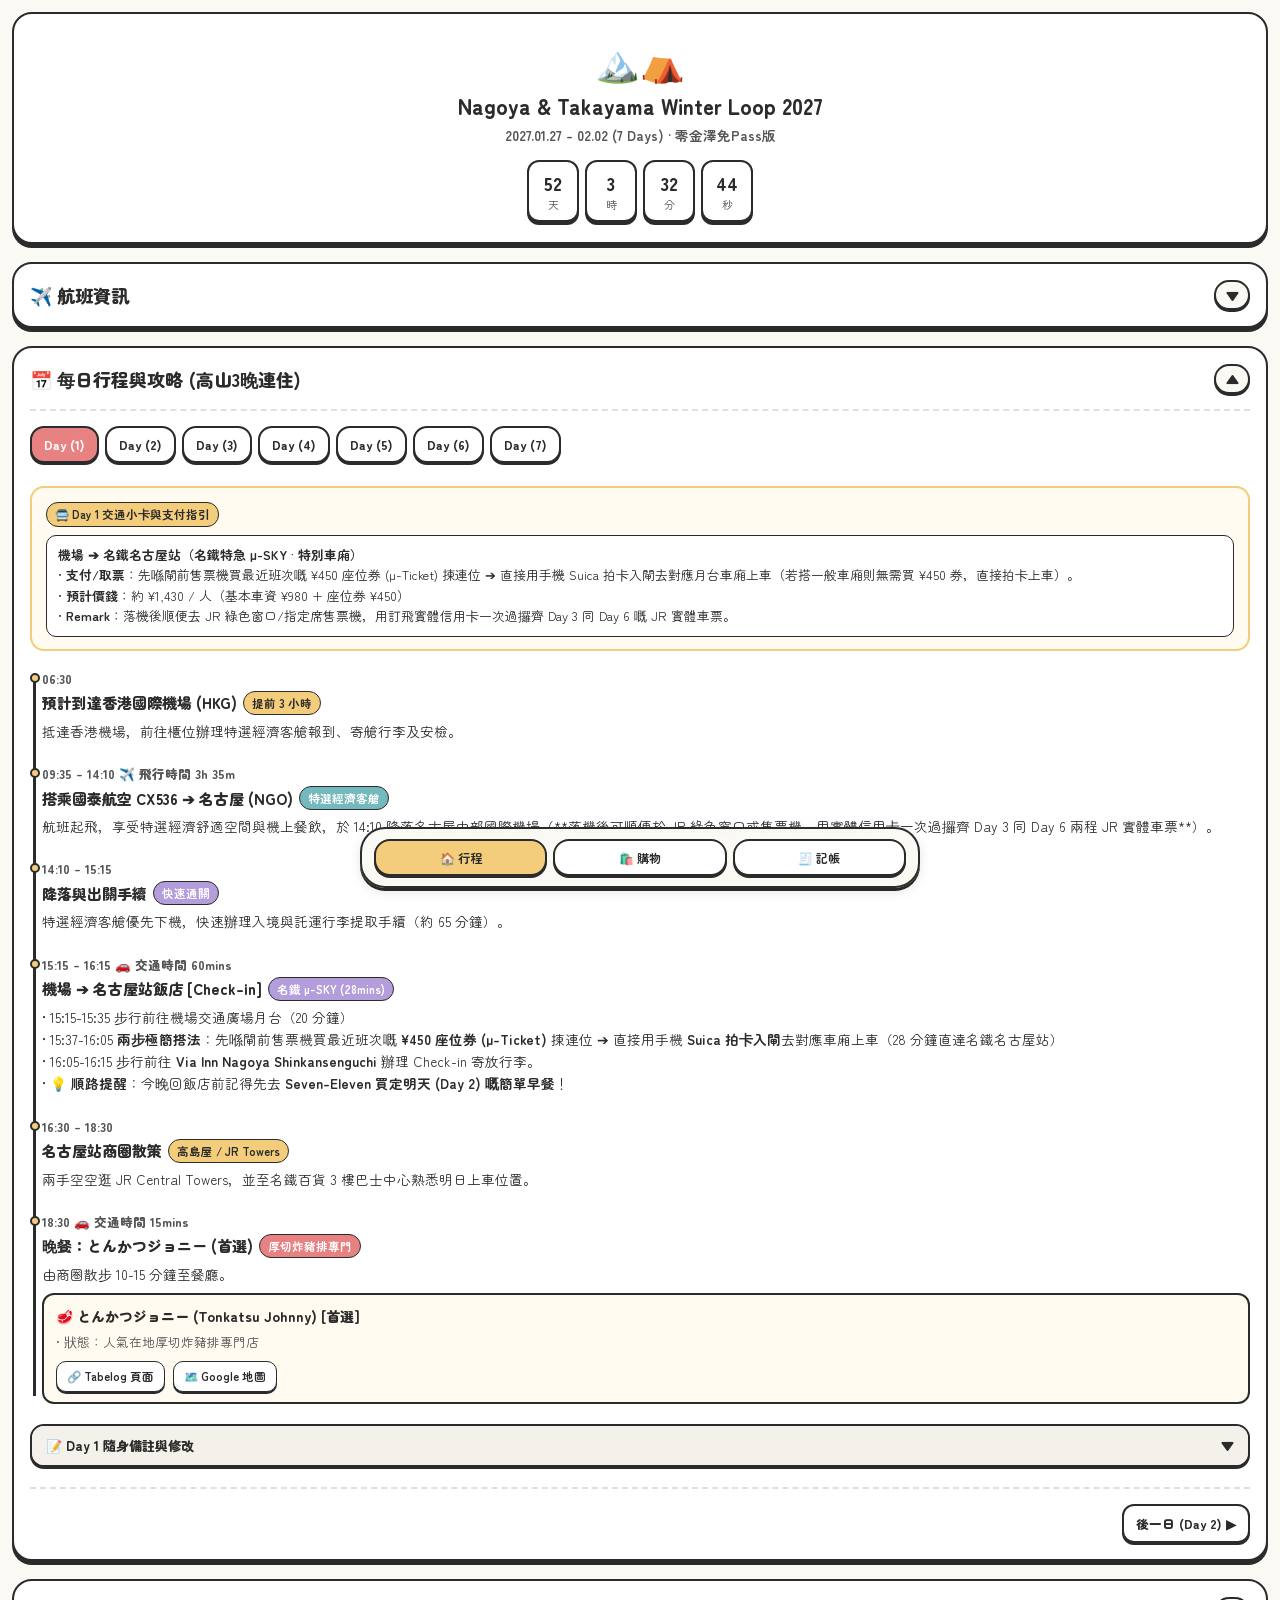
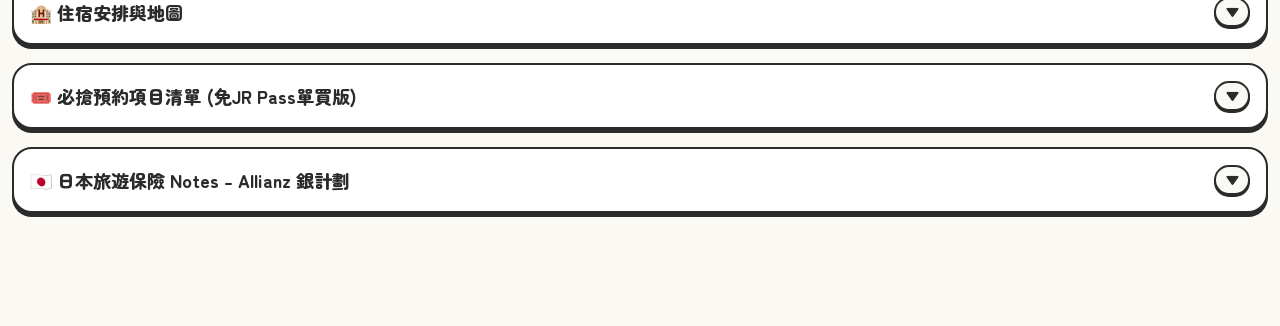
==== commit 80673ea2: "Enhance shopping list UI with filters and styles Add styles for shopping list and search functionali" ====
--- a/index.html
+++ b/index.html
@@ -8,6 +8,66 @@
   <link rel="preconnect" href="https://fonts.gstatic.com" crossorigin>
   <link href="https://fonts.googleapis.com/css2?family=Zen+Maru+Gothic:wght@400;700;900&display=swap" rel="stylesheet">
   <link rel="stylesheet" href="style.css">
+  <style>
+    /* 購物清單專屬升級樣式 */
+    .filter-tabs { display: flex; gap: 6px; overflow-x: auto; margin-bottom: 12px; padding-bottom: 4px; }
+    .filter-tab {
+      background: var(--card-bg);
+      border: 2px solid var(--border-color);
+      border-radius: 12px;
+      padding: 6px 10px;
+      font-size: 11.5px;
+      font-weight: 900;
+      cursor: pointer;
+      white-space: nowrap;
+      box-shadow: 0 2px 0px var(--border-color);
+      flex-shrink: 0;
+    }
+    .filter-tab.active { background: var(--tag-yellow); }
+    .search-input {
+      width: 100%;
+      padding: 9px 12px;
+      border: 2px solid var(--border-color);
+      border-radius: 12px;
+      font-size: 13px;
+      background: var(--bg-color);
+      margin-bottom: 12px;
+      font-family: inherit;
+    }
+    .shop-item-card {
+      background: var(--card-bg);
+      border: 2.5px solid var(--border-color);
+      border-radius: 14px;
+      padding: 12px;
+      margin-bottom: 10px;
+      box-shadow: 0 2px 0px var(--border-color);
+      width: 100%;
+      display: flex;
+      flex-direction: column;
+      gap: 8px;
+    }
+    .shop-item-card.purchased {
+      opacity: 0.55;
+      background: #F4F1EA;
+    }
+    .shop-item-card.purchased .shop-title-text {
+      text-decoration: line-through;
+    }
+    .order-btns {
+      display: flex;
+      gap: 4px;
+    }
+    .order-btn {
+      background: var(--card-bg);
+      border: 1.5px solid var(--border-color);
+      border-radius: 6px;
+      padding: 2px 6px;
+      font-size: 11px;
+      font-weight: 900;
+      cursor: pointer;
+      box-shadow: 0 1px 0px var(--border-color);
+    }
+  </style>
 </head>
 <body>
 
@@ -109,6 +169,16 @@
       </div>
     </div>
 
+    <!-- 搜尋欄與分類 Tab -->
+    <input type="text" id="shop-search" class="search-input" placeholder="🔍 搜尋已加入嘅商品名稱..." oninput="renderShoppingAdvanced()">
+    <div class="filter-tabs" id="filter-tabs-container">
+      <button class="filter-tab active" onclick="setFilterCategory('全部')">全部</button>
+      <button class="filter-tab" onclick="setFilterCategory('💎 奢侈品精品')">💎 奢侈品</button>
+      <button class="filter-tab" onclick="setFilterCategory('💄 美妝護膚')">💄 美妝</button>
+      <button class="filter-tab" onclick="setFilterCategory('🍵 手信零食')">🍵 手信</button>
+      <button class="filter-tab" onclick="setFilterCategory('🎒 其他物品')">🎒 其他</button>
+    </div>
+
     <div class="form-group">
       <label class="form-label">選擇分類</label>
       <select id="shop-category" class="form-select">
@@ -287,7 +357,6 @@
       document.getElementById('web-title').innerText = tripData.title;
       document.getElementById('web-subtitle').innerText = tripData.subTitle;
 
-      // 渲染航班
       const flightsContainer = document.getElementById('flights-container');
       flightsContainer.innerHTML = tripData.flights.map(f => `
         <div class="item-box">
@@ -301,7 +370,6 @@
         </div>
       `).join('');
 
-      // 渲染每日行程與交通小卡
       const tabsContainer = document.getElementById('day-tabs-container');
       const contentsContainer = document.getElementById('day-contents-container');
       tabsContainer.innerHTML = '';
@@ -315,7 +383,6 @@
           <button class="day-tab ${isActive}" id="tab-${d.day}" onclick="showDay(${d.day})">${d.title.split(' ')[0]} (${d.title.split(' ')[1]})</button>
         `;
 
-        // 尋找對應當日的交通指引
         const tg = tripData.transportGuide.find(t => t.tag.startsWith(`Day ${d.day}`));
         let transportHtml = '';
         if (tg) {
@@ -361,7 +428,6 @@
         `;
       });
 
-      // 渲染住宿
       const hotelsContainer = document.getElementById('hotels-container');
       hotelsContainer.innerHTML = tripData.hotels.map(h => `
         <div class="item-box">
@@ -372,7 +438,6 @@
         </div>
       `).join('');
 
-      // 渲染保險
       document.getElementById('insurance-info').innerHTML = `• <b>旅程</b>：${tripData.insurance.trip}<br>• <b>保單號碼</b>：${tripData.insurance.policyNo}`;
       const telLink = document.getElementById('insurance-tel-link');
       telLink.href = `tel:${tripData.insurance.emergencyTel}`;
@@ -479,6 +544,15 @@
     let tempShopImgBase64 = "";
     let tempExpImgBase64 = "";
     let currentEditingShopId = null;
+    let currentFilterCategory = "全部";
+
+    function setFilterCategory(cat) {
+      currentFilterCategory = cat;
+      document.querySelectorAll('.filter-tab').forEach(btn => {
+        btn.classList.toggle('active', btn.innerText.includes(cat) || (cat === '全部' && btn.innerText === '全部'));
+      });
+      renderShoppingAdvanced();
+    }
 
     function resizeImage(base64Str, maxWidth = 600, maxHeight = 600, quality = 0.7, callback) {
       const img = new Image();
@@ -596,7 +670,7 @@
       } else {
         list.push({
           id: Date.now(), category, name, yen: yen || '0', hkd: hkd || '0', remark: remark || '',
-          image: tempShopImgBase64 || ''
+          image: tempShopImgBase64 || '', purchased: false
         });
       }
 
@@ -617,31 +691,71 @@
       renderShoppingAdvanced();
     }
 
+    function togglePurchased(id) {
+      let list = JSON.parse(localStorage.getItem('trip_shopping_adv') || '[]');
+      list = list.map(item => {
+        if (item.id === id) { item.purchased = !item.purchased; }
+        return item;
+      });
+      localStorage.setItem('trip_shopping_adv', JSON.stringify(list));
+      renderShoppingAdvanced();
+    }
+
+    function moveShoppingItem(index, direction) {
+      let list = JSON.parse(localStorage.getItem('trip_shopping_adv') || '[]');
+      const targetIndex = index + direction;
+      if (targetIndex < 0 || targetIndex >= list.length) return;
+      const temp = list[index];
+      list[index] = list[targetIndex];
+      list[targetIndex] = temp;
+      localStorage.setItem('trip_shopping_adv', JSON.stringify(list));
+      renderShoppingAdvanced();
+    }
+
     function renderShoppingAdvanced() {
       const container = document.getElementById('shopping-list-advanced');
       if (!container) return;
       container.innerHTML = '';
       let list = JSON.parse(localStorage.getItem('trip_shopping_adv') || '[]');
-      
-      if (list.length === 0) {
-        container.innerHTML = '<div style="color:#888; font-size:13px; text-align:center; padding:15px;">暫無選購清單</div>';
+      const searchQuery = (document.getElementById('shop-search').value || '').toLowerCase();
+
+      // 過濾分類與搜尋字眼
+      let filtered = list.filter(item => {
+        const matchCat = (currentFilterCategory === '全部' || item.category === currentFilterCategory);
+        const matchSearch = item.name.toLowerCase().includes(searchQuery) || (item.remark && item.remark.toLowerCase().includes(searchQuery));
+        return matchCat && matchSearch;
+      });
+
+      if (filtered.length === 0) {
+        container.innerHTML = '<div style="color:#888; font-size:13px; text-align:center; padding:15px;">暫無符合條件的商品</div>';
         return;
       }
 
-      list.forEach(item => {
+      filtered.forEach((item) => {
+        // 搵返原陣列嘅真實 index 用於上下移動
+        const realIndex = list.findIndex(i => i.id === item.id);
         const div = document.createElement('div');
-        div.style.cssText = 'background:var(--card-bg); border:2.5px solid var(--border-color); border-radius:14px; padding:12px; margin-bottom:10px; box-shadow:0 2px 0px var(--border-color); width:100%; overflow:hidden;';
+        div.className = `shop-item-card ${item.purchased ? 'purchased' : ''}`;
         div.innerHTML = `
-          <div style="margin-bottom:6px;"><span class="tag" style="background:var(--tag-yellow);">${item.category}</span></div>
+          <div style="display:flex; justify-content:space-between; align-items:center;">
+            <span class="tag" style="background:var(--tag-yellow);">${item.category}</span>
+            <div class="order-btns">
+              <button class="order-btn" onclick="moveShoppingItem(${realIndex}, -1)">▲ 上移</button>
+              <button class="order-btn" onclick="moveShoppingItem(${realIndex}, 1)">▼ 下移</button>
+            </div>
+          </div>
           <div style="display:flex; gap:10px; align-items:center;">
             ${item.image ? `<img src="${item.image}" onclick="openModal('${item.image}')" style="width:48px; height:48px; object-fit:cover; border-radius:8px; border:1.5px solid var(--border-color); flex-shrink:0; cursor:pointer;" title="點擊放大">` : ''}
             <div class="record-info">
-              <div style="font-weight:900; font-size:14px;">${item.name}</div>
+              <div style="display:flex; align-items:center; gap:8px;">
+                <input type="checkbox" ${item.purchased ? 'checked' : ''} onchange="togglePurchased(${item.id})" style="width:16px; height:16px; cursor:pointer;">
+                <div class="shop-title-text" style="font-weight:900; font-size:14px;">${item.name}</div>
+              </div>
               <div style="font-size:12px; color:var(--text-sub); margin-top:2px;">預算: ¥${Number(item.yen).toLocaleString()} (HK$ ${Number(item.hkd).toLocaleString()})</div>
               ${item.remark ? `<div style="font-size:12px; color:#C0392B; font-weight:700; margin-top:3px;">📝 備註/格價: ${item.remark}</div>` : ''}
             </div>
           </div>
-          <div style="display:flex; justify-content:flex-end; gap:6px; margin-top:8px;">
+          <div style="display:flex; justify-content:flex-end; gap:6px; margin-top:4px;">
             <button class="expense-del-btn" style="color:#2B2B2B; border-color:#2B2B2B;" onclick="editShoppingAdvanced(${item.id})">編輯</button>
             <button class="expense-del-btn" onclick="deleteShoppingAdvanced(${item.id})">刪除</button>
           </div>
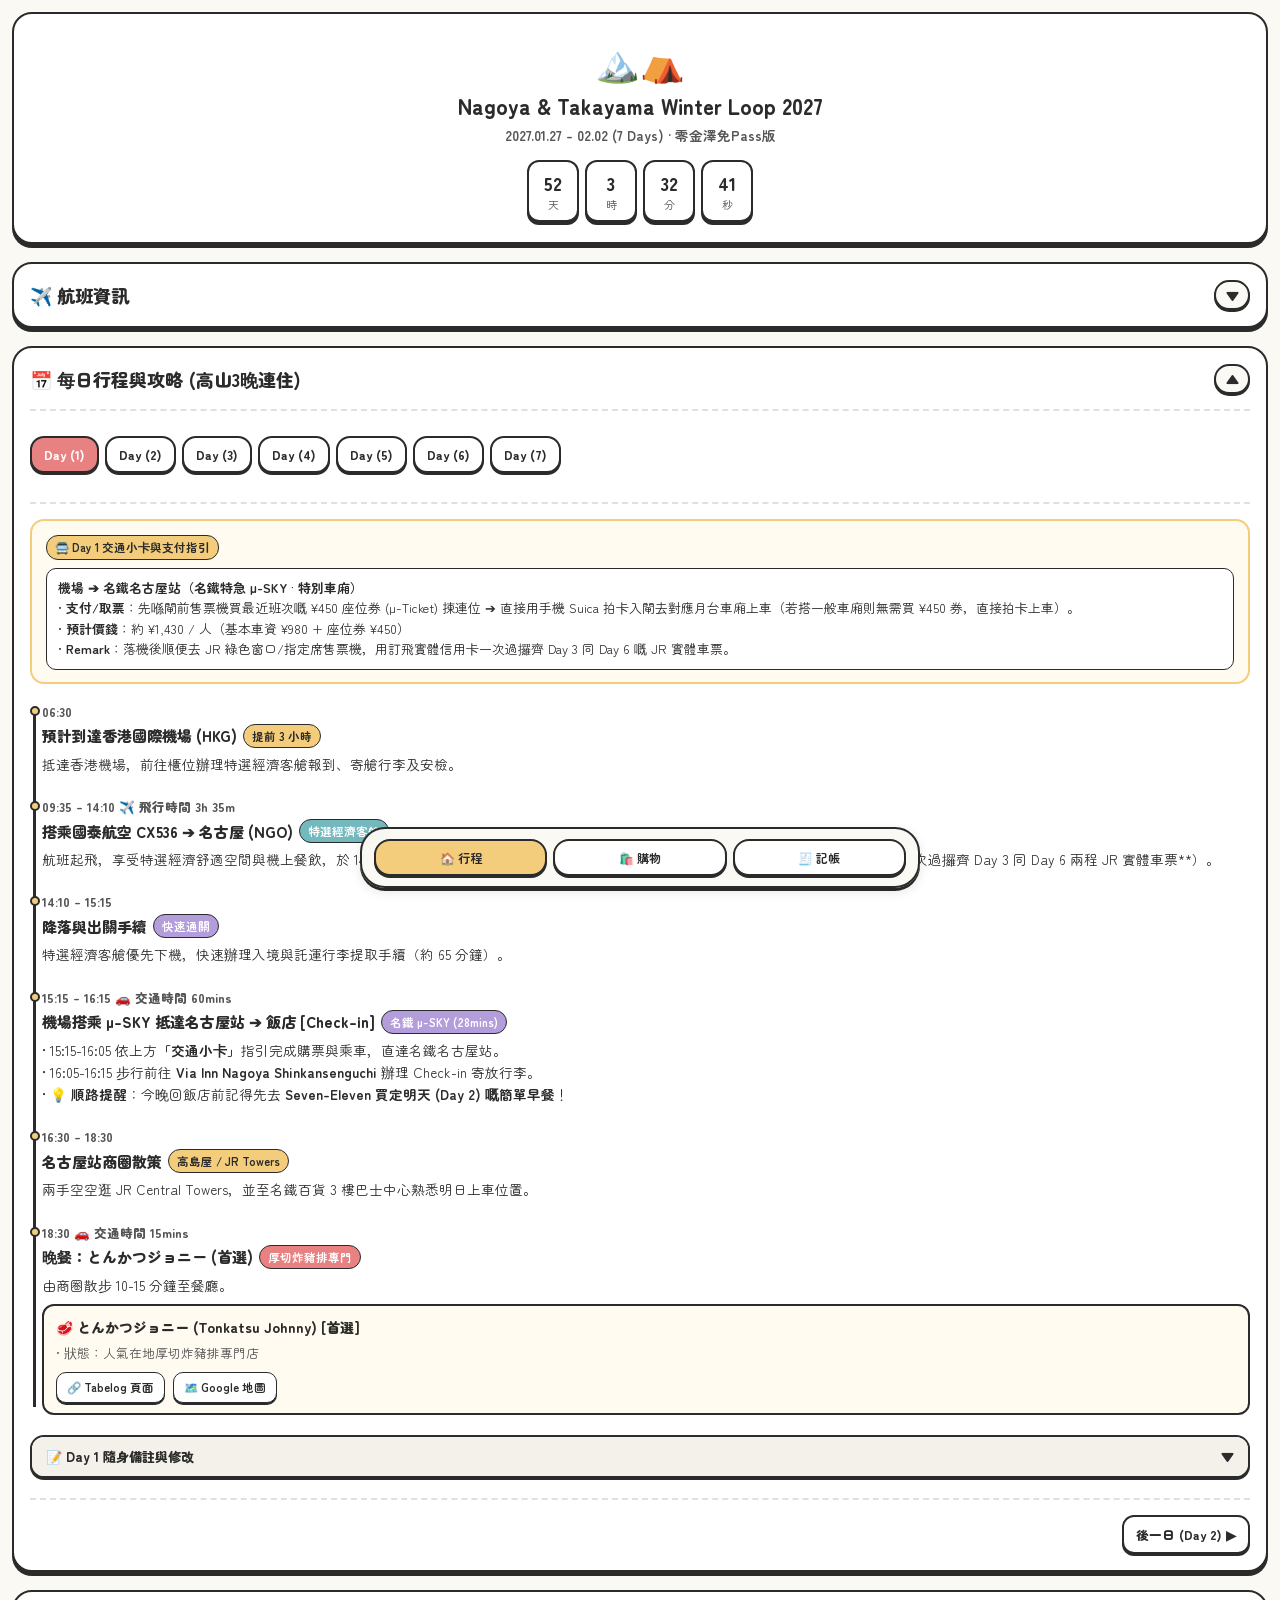
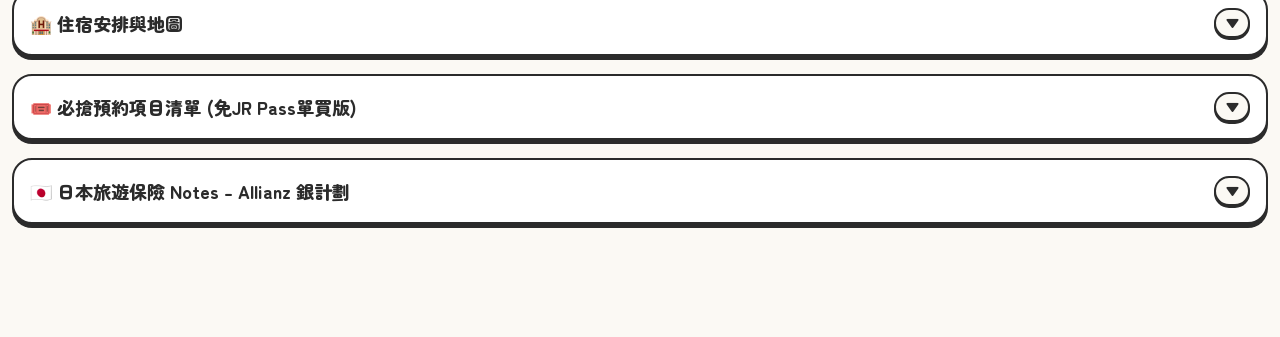
==== commit 59d655a7: "Add sticky header and shopping item form enhancements" ====
--- a/index.html
+++ b/index.html
@@ -67,6 +67,18 @@
       cursor: pointer;
       box-shadow: 0 1px 0px var(--border-color);
     }
+
+    /* 置頂固定行程列 (Sticky Header) */
+    .sticky-itinerary-header {
+      position: sticky;
+      top: 0;
+      z-index: 999;
+      background: rgba(255, 255, 255, 0.95);
+      backdrop-filter: blur(8px);
+      padding: 10px 0 6px 0;
+      border-bottom: 2px dashed #E0E0E0;
+      margin-bottom: 15px;
+    }
   </style>
 </head>
 <body>
@@ -105,13 +117,16 @@
     </div>
 
     <!-- 📅 7 天完整行程 -->
-    <div class="card">
+    <div class="card" style="overflow: visible;">
       <div class="card-header-toggle" onclick="toggleCard('body-itinerary', 'pill-itinerary')">
         <div class="card-title">📅 每日行程與攻略 (高山3晚連住)</div>
         <div class="toggle-pill" id="pill-itinerary">▲</div>
       </div>
       <div class="card-body" id="body-itinerary">
-        <div class="day-selector" id="day-tabs-container"></div>
+        <!-- 置頂固定列包裝 -->
+        <div class="sticky-itinerary-header">
+          <div class="day-selector" id="day-tabs-container"></div>
+        </div>
         <div id="day-contents-container"></div>
       </div>
     </div>
@@ -179,49 +194,55 @@
       <button class="filter-tab" onclick="setFilterCategory('🎒 其他物品')">🎒 其他</button>
     </div>
 
-    <div class="form-group">
-      <label class="form-label">選擇分類</label>
-      <select id="shop-category" class="form-select">
-        <option value="💎 奢侈品精品">💎 奢侈品精品</option>
-        <option value="💄 美妝護膚">💄 美妝護膚</option>
-        <option value="🍵 手信零食">🍵 手信零食</option>
-        <option value="🎒 其他物品">🎒 其他物品</option>
-      </select>
-    </div>
-
-    <div class="form-group">
-      <label class="form-label">商品名稱 / 品牌</label>
-      <input type="text" id="shop-name" class="form-input" placeholder="例如：Panthère 錶 / 白戀人餅乾">
-    </div>
-
-    <div class="row-inputs">
+    <!-- 新增商品收納按鈕 (預設收埋) -->
+    <button class="action-btn" id="shop-toggle-form-btn" style="background:var(--tag-yellow); color:var(--text-main); margin-bottom:12px;" onclick="toggleShopForm()">+ 新增商品到購物清單</button>
+
+    <!-- 輸入表單區域 (預設隱藏) -->
+    <div id="shop-form-container" style="display:none; background:var(--bg-color); border:2px solid var(--border-color); border-radius:14px; padding:12px; margin-bottom:15px;">
       <div class="form-group">
-        <label class="form-label">預算金額 (日圓 ¥)</label>
-        <input type="number" id="shop-yen" class="form-input" placeholder="例如: 540000">
-      </div>
+        <label class="form-label">選擇分類</label>
+        <select id="shop-category" class="form-select">
+          <option value="💎 奢侈品精品">💎 奢侈品精品</option>
+          <option value="💄 美妝護膚">💄 美妝護膚</option>
+          <option value="🍵 手信零食">🍵 手信零食</option>
+          <option value="🎒 其他物品">🎒 其他物品</option>
+        </select>
+      </div>
+
       <div class="form-group">
-        <label class="form-label">預算金額 (港幣 HK$)</label>
-        <input type="number" id="shop-hkd" class="form-input" placeholder="例如: 28000">
-      </div>
-    </div>
-
-    <div class="form-group">
-      <label class="form-label">格價 / 備註 (Remark)</label>
-      <input type="text" id="shop-remark" class="form-input" placeholder="例如：Bic Camera 有平 / 唐吉訶德格價 ¥5300">
-    </div>
-
-    <div class="form-group">
-      <label class="form-label">📷 商品相片</label>
-      <div class="paste-area" id="shop-paste-box" contenteditable="true" onpaste="handlePasteArea(event, 'shop')">
-        <span id="shop-paste-label">📋 【長撳此處】貼上電話Cap圖</span>
-      </div>
-      <input type="file" id="shop-file" accept="image/*" style="display:none;" onchange="handleFileSelect(event, 'shop')">
-      <button class="btn-sm" style="margin-top:6px; width:100%; justify-content:center;" onclick="document.getElementById('shop-file').click();">📁 從手機相簿選擇檔案</button>
-    </div>
-
-    <button id="shop-submit-btn" class="action-btn" style="background:var(--tag-yellow); color:var(--text-main);" onclick="addShoppingItemAdvanced()">+ 放入購物清單</button>
-
-    <div style="margin-top: 20px; border-top: 2px dashed #E0E0E0; padding-top: 15px;">
+        <label class="form-label">商品名稱 / 品牌</label>
+        <input type="text" id="shop-name" class="form-input" placeholder="例如：Panthère 錶 / 白戀人餅乾">
+      </div>
+
+      <div class="row-inputs">
+        <div class="form-group">
+          <label class="form-label">預算金額 (日圓 ¥)</label>
+          <input type="number" id="shop-yen" class="form-input" placeholder="例如: 540000">
+        </div>
+        <div class="form-group">
+          <label class="form-label">預算金額 (港幣 HK$)</label>
+          <input type="number" id="shop-hkd" class="form-input" placeholder="例如: 28000">
+        </div>
+      </div>
+
+      <div class="form-group">
+        <label class="form-label">格價 / 備註 (Remark)</label>
+        <input type="text" id="shop-remark" class="form-input" placeholder="例如：Bic Camera 有平 / 唐吉訶德格價 ¥5300">
+      </div>
+
+      <div class="form-group">
+        <label class="form-label">📷 商品相片</label>
+        <div class="paste-area" id="shop-paste-box" contenteditable="true" onpaste="handlePasteArea(event, 'shop')">
+          <span id="shop-paste-label">📋 【長撳此處】貼上電話Cap圖</span>
+        </div>
+        <input type="file" id="shop-file" accept="image/*" style="display:none;" onchange="handleFileSelect(event, 'shop')">
+        <button class="btn-sm" style="margin-top:6px; width:100%; justify-content:center;" onclick="document.getElementById('shop-file').click();">📁 從手機相簿選擇檔案</button>
+      </div>
+
+      <button id="shop-submit-btn" class="action-btn" onclick="addShoppingItemAdvanced()">💾 儲存商品</button>
+    </div>
+
+    <div style="margin-top: 10px; border-top: 2px dashed #E0E0E0; padding-top: 15px;">
       <div style="font-weight:900; font-size:15px; margin-bottom:10px;">📋 我的選購清單</div>
       <div id="shopping-list-advanced"></div>
     </div>
@@ -544,14 +565,26 @@
     let tempShopImgBase64 = "";
     let tempExpImgBase64 = "";
     let currentEditingShopId = null;
-    let currentFilterCategory = "全部";
+    let currentFilterCategory = "all";
 
     function setFilterCategory(cat) {
       currentFilterCategory = cat;
       document.querySelectorAll('.filter-tab').forEach(btn => {
-        btn.classList.toggle('active', btn.innerText.includes(cat) || (cat === '全部' && btn.innerText === '全部'));
+        btn.classList.toggle('active', btn.innerText.includes(cat) || (cat === 'all' && btn.innerText === '全部'));
       });
       renderShoppingAdvanced();
+    }
+
+    function toggleShopForm() {
+      const form = document.getElementById('shop-form-container');
+      const btn = document.getElementById('shop-toggle-form-btn');
+      if (form.style.display === 'none') {
+        form.style.display = 'block';
+        btn.innerText = '- 關閉新增商品表單';
+      } else {
+        form.style.display = 'none';
+        btn.innerText = '+ 新增商品到購物清單';
+      }
     }
 
     function resizeImage(base64Str, maxWidth = 600, maxHeight = 600, quality = 0.7, callback) {
@@ -638,6 +671,10 @@
       btn.innerText = '💾 儲存修改';
       btn.style.background = 'var(--tag-green)';
       btn.style.color = 'white';
+      
+      // 自動展開表單
+      document.getElementById('shop-form-container').style.display = 'block';
+      document.getElementById('shop-toggle-form-btn').innerText = '- 關閉新增商品表單';
       document.getElementById('shop-category').scrollIntoView({ behavior: 'smooth' });
     }
 
@@ -664,9 +701,8 @@
         });
         currentEditingShopId = null;
         const btn = document.getElementById('shop-submit-btn');
-        btn.innerText = '+ 放入購物清單';
-        btn.style.background = 'var(--tag-yellow)';
-        btn.style.color = 'var(--text-main)';
+        btn.innerText = '💾 儲存商品';
+        btn.style.background = 'var(--tag-green)';
       } else {
         list.push({
           id: Date.now(), category, name, yen: yen || '0', hkd: hkd || '0', remark: remark || '',
@@ -681,6 +717,10 @@
       document.getElementById('shop-remark').value = '';
       document.getElementById('shop-paste-box').innerHTML = '<span id="shop-paste-label">📋 【長撳此處】貼上電話Cap圖</span>';
       tempShopImgBase64 = "";
+      
+      // 儲存後自動收埋表單
+      document.getElementById('shop-form-container').style.display = 'none';
+      document.getElementById('shop-toggle-form-btn').innerText = '+ 新增商品到購物清單';
       renderShoppingAdvanced();
     }
 
@@ -719,9 +759,8 @@
       let list = JSON.parse(localStorage.getItem('trip_shopping_adv') || '[]');
       const searchQuery = (document.getElementById('shop-search').value || '').toLowerCase();
 
-      // 過濾分類與搜尋字眼
       let filtered = list.filter(item => {
-        const matchCat = (currentFilterCategory === '全部' || item.category === currentFilterCategory);
+        const matchCat = (currentFilterCategory === 'all' || item.category === currentFilterCategory);
         const matchSearch = item.name.toLowerCase().includes(searchQuery) || (item.remark && item.remark.toLowerCase().includes(searchQuery));
         return matchCat && matchSearch;
       });
@@ -732,7 +771,6 @@
       }
 
       filtered.forEach((item) => {
-        // 搵返原陣列嘅真實 index 用於上下移動
         const realIndex = list.findIndex(i => i.id === item.id);
         const div = document.createElement('div');
         div.className = `shop-item-card ${item.purchased ? 'purchased' : ''}`;
